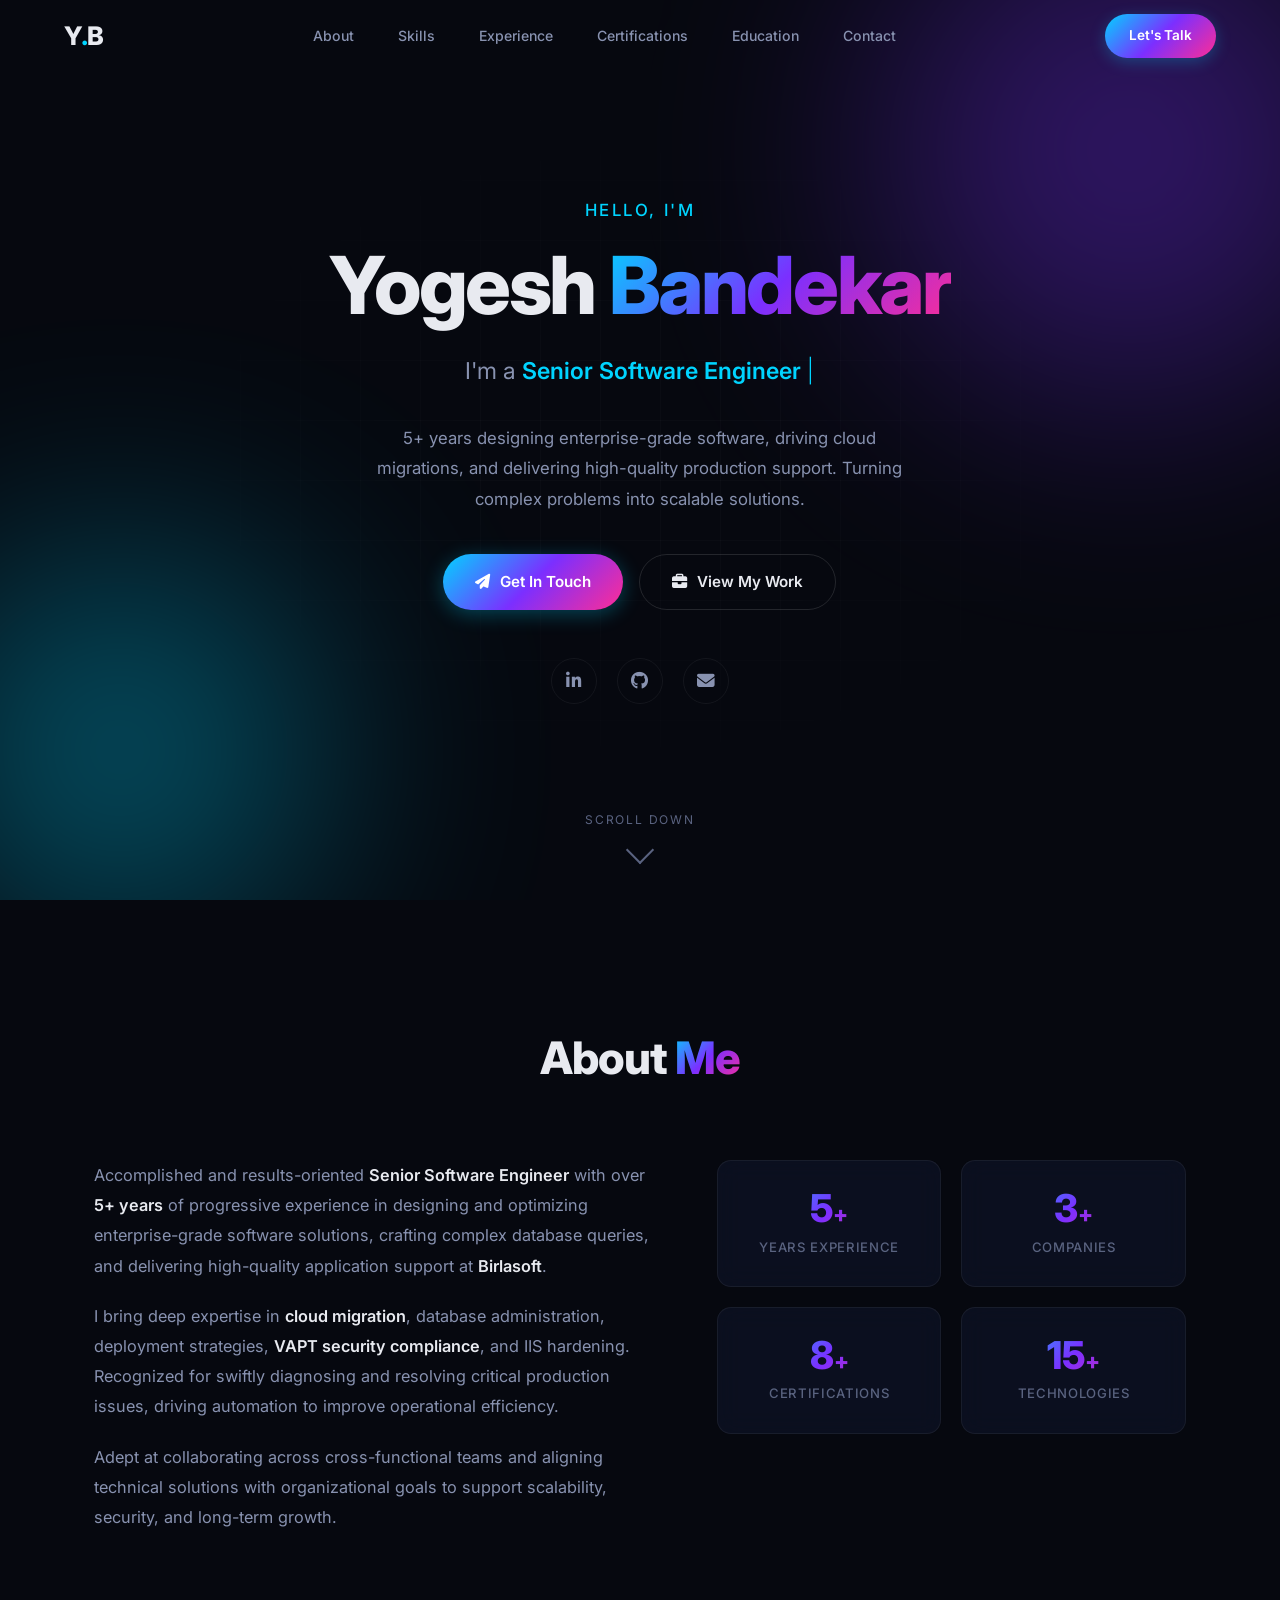
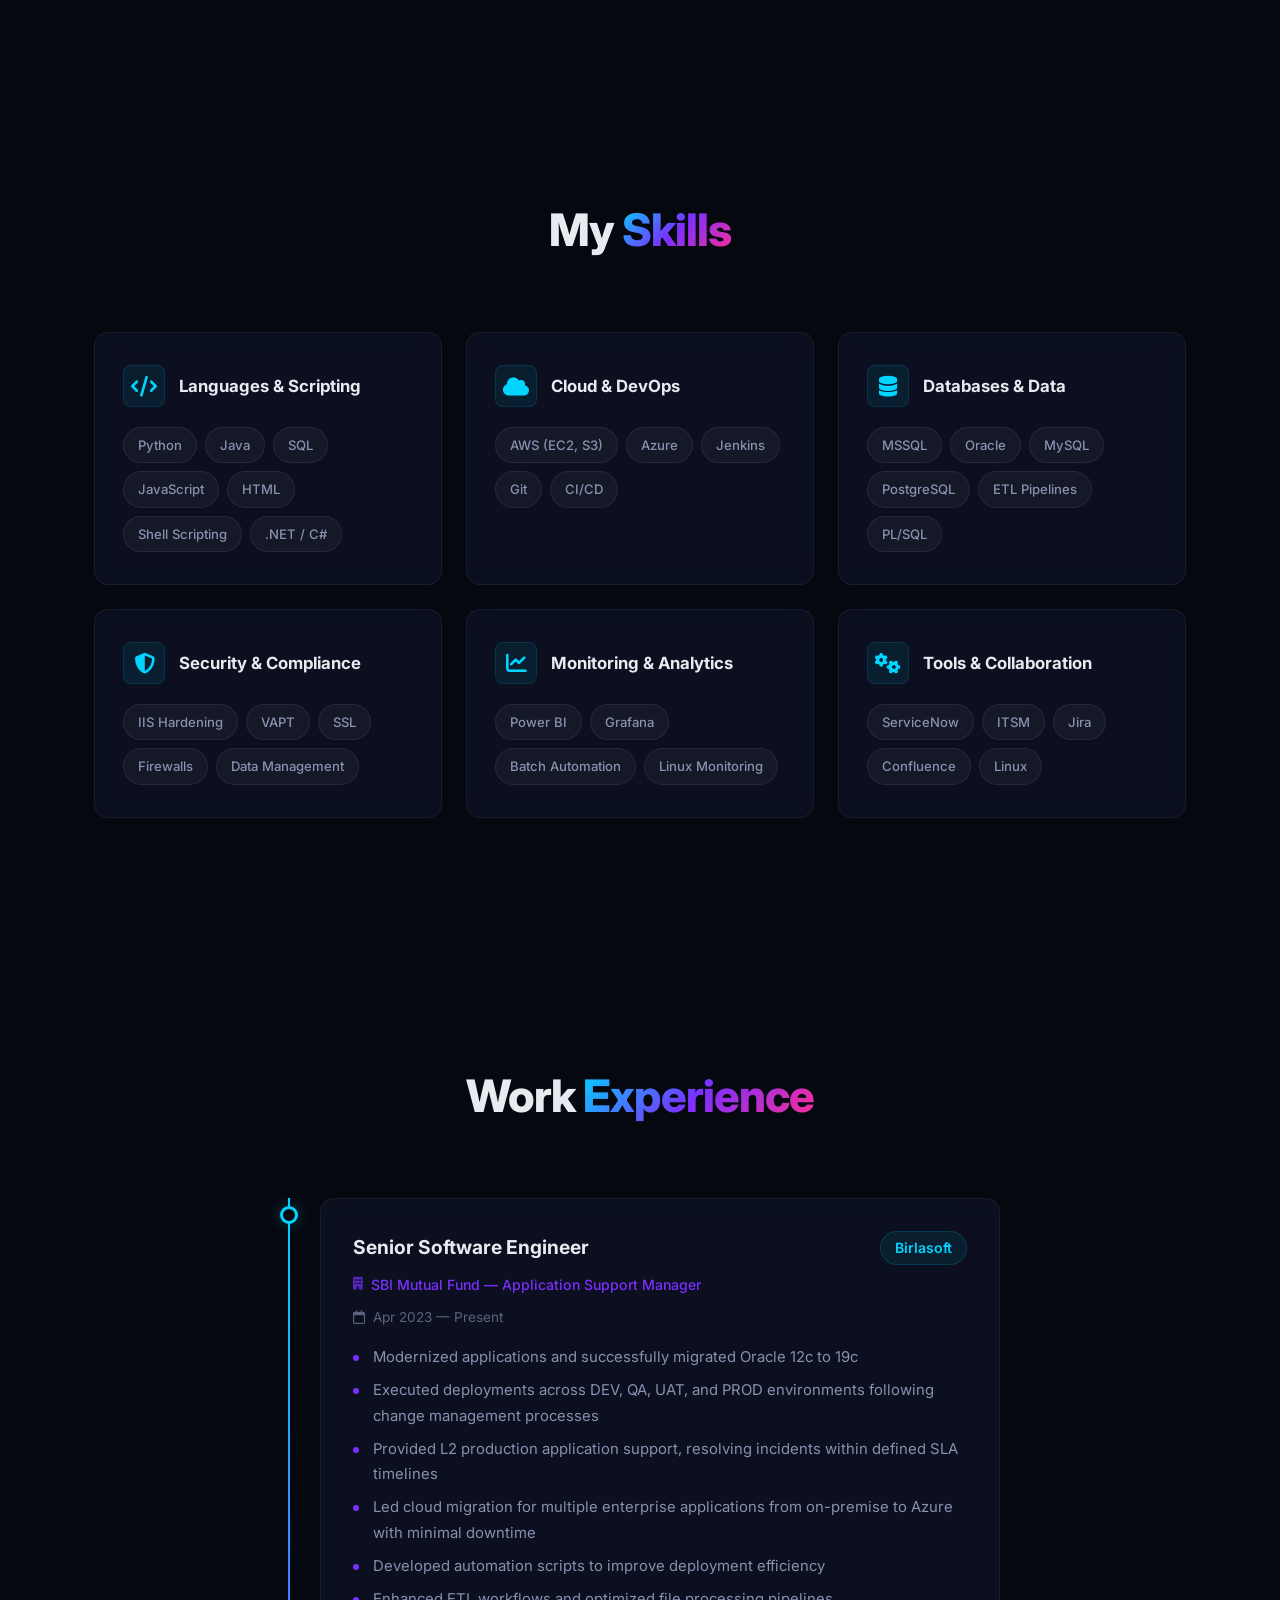
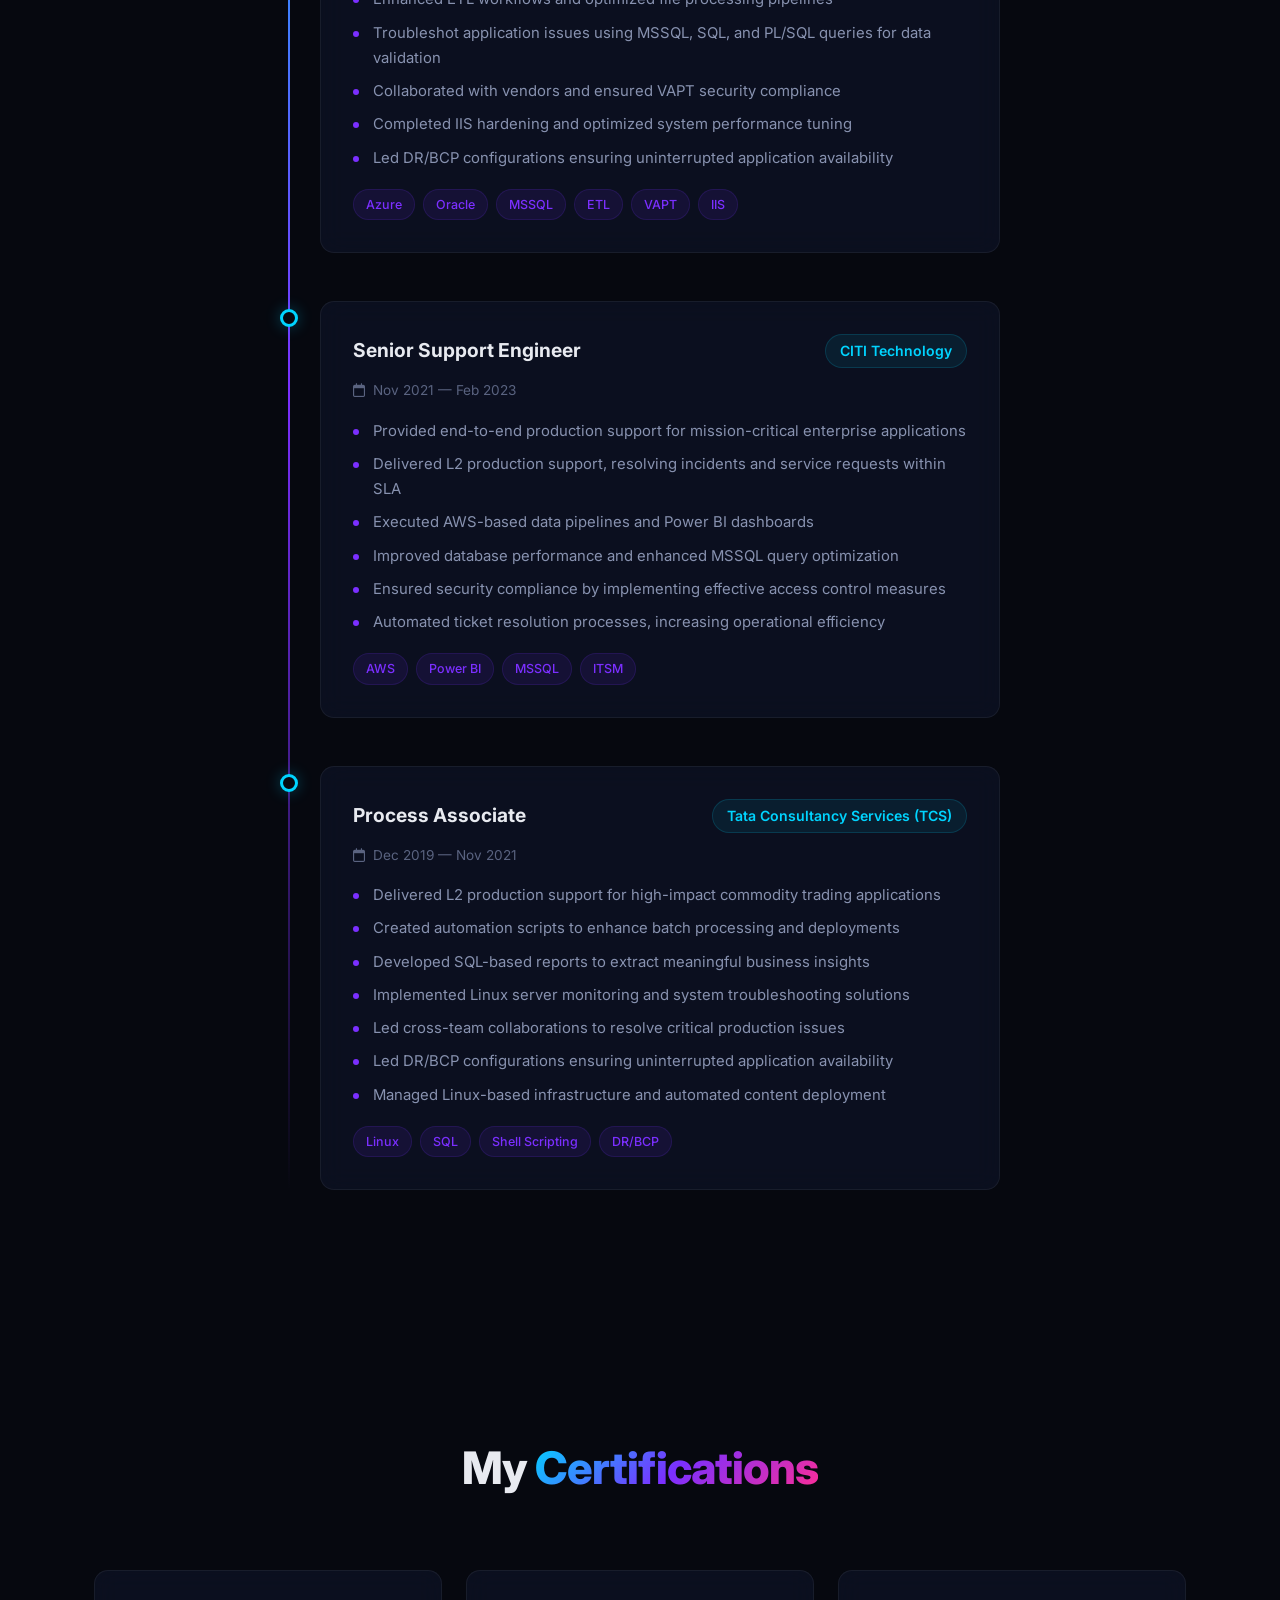
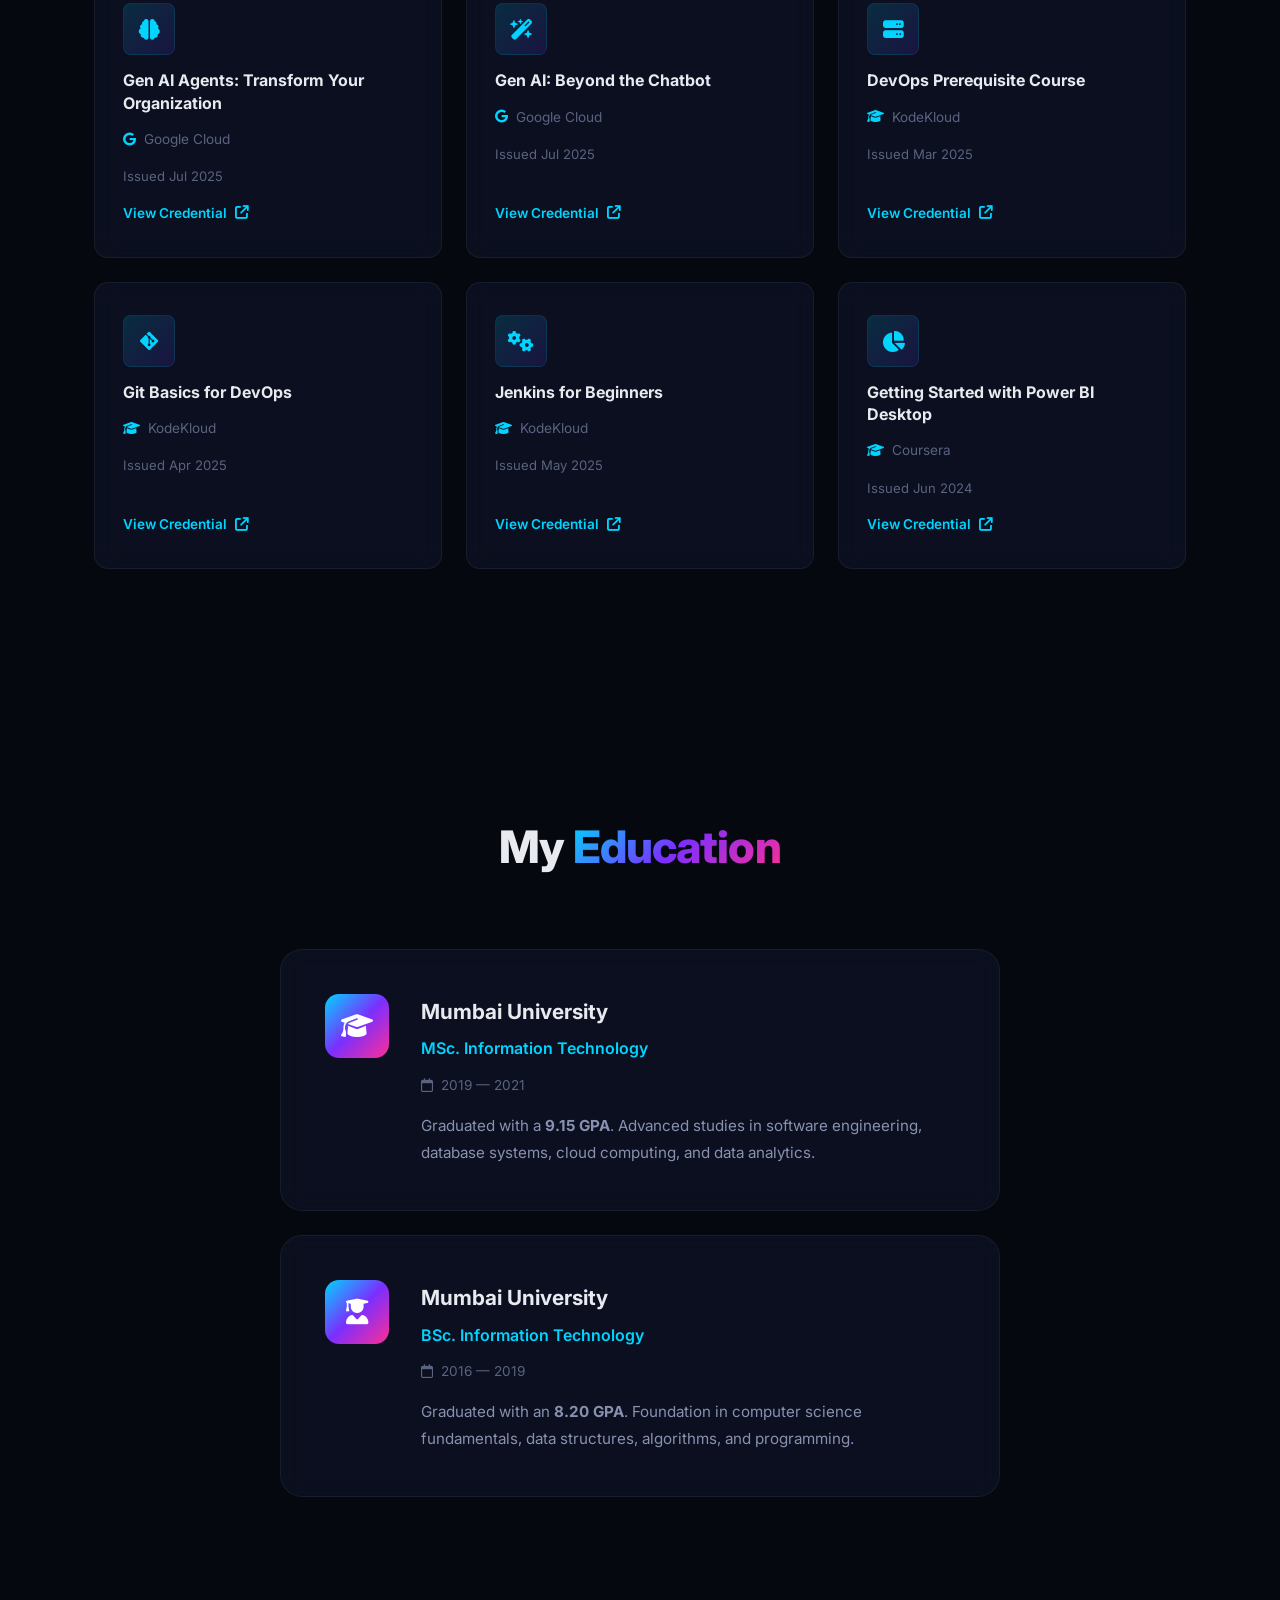
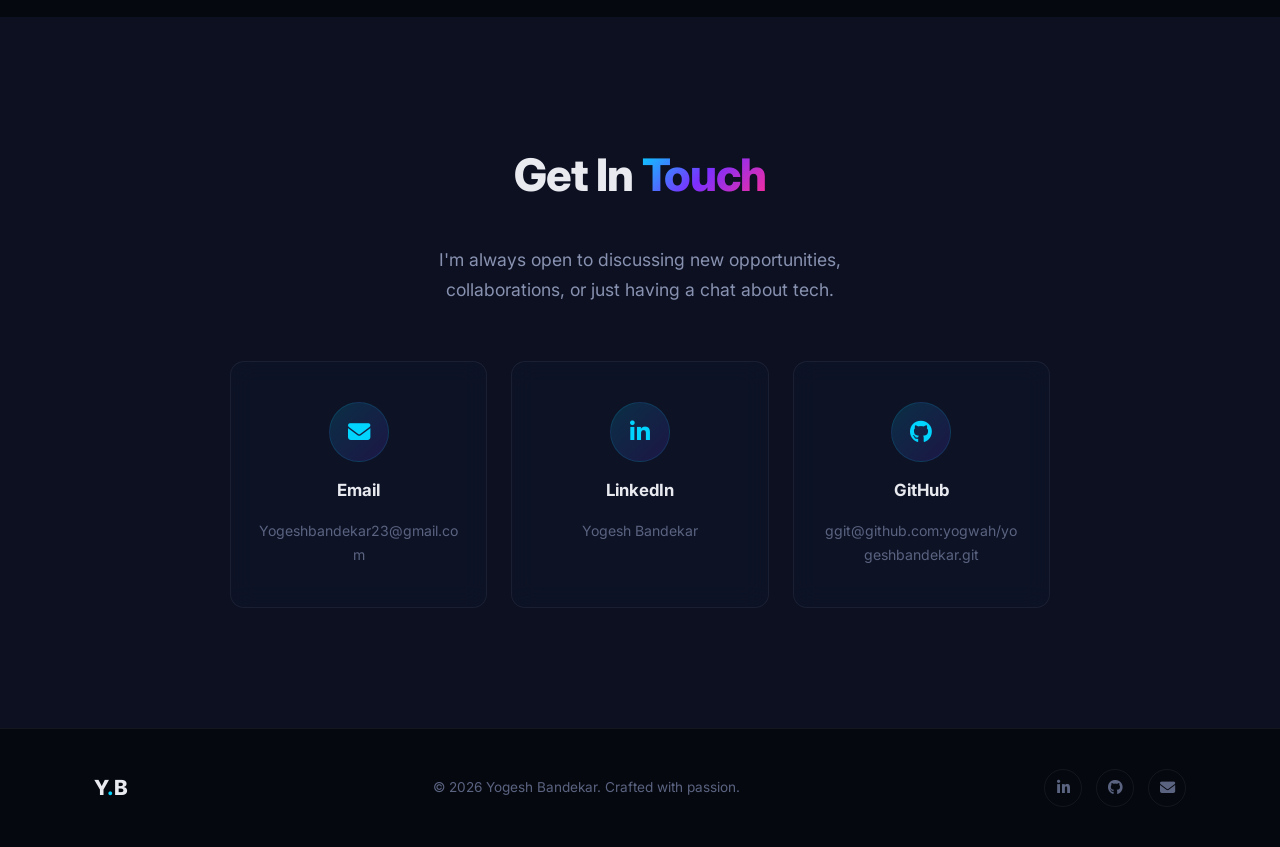
==== index.html @ 1b711054 "Initial portfolio website" ====
<!DOCTYPE html>
<html lang="en">

<head>
    <meta charset="UTF-8">
    <meta name="viewport" content="width=device-width, initial-scale=1.0">
    <meta name="description"
        content="Yogesh Bandekar — Senior Software Engineer | 5+ years in enterprise solutions, cloud migration, DevOps, and production support at Birlasoft, CITI Technology & TCS.">
    <title>Yogesh Bandekar | Portfolio</title>
    <link rel="preconnect" href="https://fonts.googleapis.com">
    <link rel="preconnect" href="https://fonts.gstatic.com" crossorigin>
    <link href="https://fonts.googleapis.com/css2?family=Inter:wght@300;400;500;600;700;800&display=swap"
        rel="stylesheet">
    <link rel="stylesheet" href="https://cdnjs.cloudflare.com/ajax/libs/font-awesome/6.5.1/css/all.min.css">
    <link rel="stylesheet" href="style.css">
</head>

<body>

    <!-- ═══════════════ NAVIGATION ═══════════════ -->
    <nav class="navbar" id="navbar">
        <div class="nav-container">
            <a href="#hero" class="nav-logo">Y<span class="logo-dot">.</span>B</a>
            <ul class="nav-links" id="navLinks">
                <li><a href="#about" class="nav-link">About</a></li>
                <li><a href="#skills" class="nav-link">Skills</a></li>
                <li><a href="#experience" class="nav-link">Experience</a></li>
                <li><a href="#certifications" class="nav-link">Certifications</a></li>
                <li><a href="#education" class="nav-link">Education</a></li>
                <li><a href="#contact" class="nav-link">Contact</a></li>
            </ul>
            <a href="#contact" class="nav-cta">Let's Talk</a>
            <button class="hamburger" id="hamburger" aria-label="Toggle menu">
                <span></span><span></span><span></span>
            </button>
        </div>
    </nav>

    <!-- ═══════════════ HERO ═══════════════ -->
    <section class="hero" id="hero">
        <div class="hero-bg-grid"></div>
        <div class="hero-glow hero-glow-1"></div>
        <div class="hero-glow hero-glow-2"></div>
        <div class="hero-content">
            <p class="hero-greeting">Hello, I'm</p>
            <h1 class="hero-name">Yogesh <span class="gradient-text">Bandekar</span></h1>
            <div class="hero-typing-wrapper">
                <span class="hero-typing-prefix">I'm a </span>
                <span class="hero-typing" id="typingText"></span>
                <span class="typing-cursor">|</span>
            </div>
            <p class="hero-description">
                5+ years designing enterprise-grade software, driving cloud migrations,
                and delivering high-quality production support. Turning complex problems into scalable solutions.
            </p>
            <div class="hero-buttons">
                <a href="#contact" class="btn btn-primary">
                    <i class="fa-solid fa-paper-plane"></i> Get In Touch
                </a>
                <a href="#experience" class="btn btn-ghost">
                    <i class="fa-solid fa-briefcase"></i> View My Work
                </a>
            </div>
            <div class="hero-social">
                <a href="https://www.linkedin.com/in/yogesh-bandekar-4b1024220/" target="_blank" rel="noopener"
                    aria-label="LinkedIn">
                    <i class="fa-brands fa-linkedin-in"></i>
                </a>
                <a href="https://github.com/" target="_blank" rel="noopener" aria-label="GitHub">
                    <i class="fa-brands fa-github"></i>
                </a>
                <a href="mailto:yogeshbandekar23@gmail.com" aria-label="Email">
                    <i class="fa-solid fa-envelope"></i>
                </a>
            </div>
        </div>
        <div class="hero-scroll-indicator">
            <span>Scroll Down</span>
            <div class="scroll-arrow"></div>
        </div>
    </section>

    <!-- ═══════════════ ABOUT ═══════════════ -->
    <section class="section about" id="about">
        <div class="container">
            <h2 class="section-title reveal">About <span class="gradient-text">Me</span></h2>
            <div class="about-grid">
                <div class="about-text reveal">
                    <p>
                        Accomplished and results-oriented <strong>Senior Software Engineer</strong> with over
                        <strong>5+ years</strong> of progressive experience in designing and optimizing enterprise-grade
                        software solutions, crafting complex database queries, and delivering high-quality
                        application support at <strong>Birlasoft</strong>.
                    </p>
                    <p>
                        I bring deep expertise in <strong>cloud migration</strong>, database administration,
                        deployment strategies, <strong>VAPT security compliance</strong>, and IIS hardening.
                        Recognized for swiftly diagnosing and resolving critical production issues, driving
                        automation to improve operational efficiency.
                    </p>
                    <p>
                        Adept at collaborating across cross-functional teams and aligning technical solutions
                        with organizational goals to support scalability, security, and long-term growth.
                    </p>
                </div>
                <div class="about-stats reveal">
                    <div class="stat-card">
                        <div class="stat-number" data-target="5">0</div>
                        <div class="stat-label">Years Experience</div>
                    </div>
                    <div class="stat-card">
                        <div class="stat-number" data-target="3">0</div>
                        <div class="stat-label">Companies</div>
                    </div>
                    <div class="stat-card">
                        <div class="stat-number" data-target="8">0</div>
                        <div class="stat-label">Certifications</div>
                    </div>
                    <div class="stat-card">
                        <div class="stat-number" data-target="15">0</div>
                        <div class="stat-label">Technologies</div>
                    </div>
                </div>
            </div>
        </div>
    </section>

    <!-- ═══════════════ SKILLS ═══════════════ -->
    <section class="section skills" id="skills">
        <div class="container">
            <h2 class="section-title reveal">My <span class="gradient-text">Skills</span></h2>
            <div class="skills-grid">
                <div class="skill-category reveal">
                    <div class="skill-category-header">
                        <i class="fa-solid fa-code"></i>
                        <h3>Languages & Scripting</h3>
                    </div>
                    <div class="skill-tags">
                        <span class="skill-tag">Python</span>
                        <span class="skill-tag">Java</span>
                        <span class="skill-tag">SQL</span>
                        <span class="skill-tag">JavaScript</span>
                        <span class="skill-tag">HTML</span>
                        <span class="skill-tag">Shell Scripting</span>
                        <span class="skill-tag">.NET / C#</span>
                    </div>
                </div>
                <div class="skill-category reveal">
                    <div class="skill-category-header">
                        <i class="fa-solid fa-cloud"></i>
                        <h3>Cloud & DevOps</h3>
                    </div>
                    <div class="skill-tags">
                        <span class="skill-tag">AWS (EC2, S3)</span>
                        <span class="skill-tag">Azure</span>
                        <span class="skill-tag">Jenkins</span>
                        <span class="skill-tag">Git</span>
                        <span class="skill-tag">CI/CD</span>
                    </div>
                </div>
                <div class="skill-category reveal">
                    <div class="skill-category-header">
                        <i class="fa-solid fa-database"></i>
                        <h3>Databases & Data</h3>
                    </div>
                    <div class="skill-tags">
                        <span class="skill-tag">MSSQL</span>
                        <span class="skill-tag">Oracle</span>
                        <span class="skill-tag">MySQL</span>
                        <span class="skill-tag">PostgreSQL</span>
                        <span class="skill-tag">ETL Pipelines</span>
                        <span class="skill-tag">PL/SQL</span>
                    </div>
                </div>
                <div class="skill-category reveal">
                    <div class="skill-category-header">
                        <i class="fa-solid fa-shield-halved"></i>
                        <h3>Security & Compliance</h3>
                    </div>
                    <div class="skill-tags">
                        <span class="skill-tag">IIS Hardening</span>
                        <span class="skill-tag">VAPT</span>
                        <span class="skill-tag">SSL</span>
                        <span class="skill-tag">Firewalls</span>
                        <span class="skill-tag">Data Management</span>
                    </div>
                </div>
                <div class="skill-category reveal">
                    <div class="skill-category-header">
                        <i class="fa-solid fa-chart-line"></i>
                        <h3>Monitoring & Analytics</h3>
                    </div>
                    <div class="skill-tags">
                        <span class="skill-tag">Power BI</span>
                        <span class="skill-tag">Grafana</span>
                        <span class="skill-tag">Batch Automation</span>
                        <span class="skill-tag">Linux Monitoring</span>
                    </div>
                </div>
                <div class="skill-category reveal">
                    <div class="skill-category-header">
                        <i class="fa-solid fa-gears"></i>
                        <h3>Tools & Collaboration</h3>
                    </div>
                    <div class="skill-tags">
                        <span class="skill-tag">ServiceNow</span>
                        <span class="skill-tag">ITSM</span>
                        <span class="skill-tag">Jira</span>
                        <span class="skill-tag">Confluence</span>
                        <span class="skill-tag">Linux</span>
                    </div>
                </div>
            </div>
        </div>
    </section>

    <!-- ═══════════════ EXPERIENCE ═══════════════ -->
    <section class="section experience" id="experience">
        <div class="container">
            <h2 class="section-title reveal">Work <span class="gradient-text">Experience</span></h2>
            <div class="timeline">
                <div class="timeline-item reveal">
                    <div class="timeline-marker"></div>
                    <div class="timeline-content">
                        <div class="timeline-header">
                            <h3>Senior Software Engineer</h3>
                            <span class="timeline-company">Birlasoft</span>
                        </div>
                        <p class="timeline-client"><i class="fa-solid fa-building"></i> SBI Mutual Fund — Application
                            Support Manager</p>
                        <span class="timeline-date">
                            <i class="fa-regular fa-calendar"></i> Apr 2023 — Present
                        </span>
                        <ul class="timeline-details">
                            <li>Modernized applications and successfully migrated Oracle 12c to 19c</li>
                            <li>Executed deployments across DEV, QA, UAT, and PROD environments following change
                                management processes</li>
                            <li>Provided L2 production application support, resolving incidents within defined SLA
                                timelines</li>
                            <li>Led cloud migration for multiple enterprise applications from on-premise to Azure with
                                minimal downtime</li>
                            <li>Developed automation scripts to improve deployment efficiency</li>
                            <li>Enhanced ETL workflows and optimized file processing pipelines</li>
                            <li>Troubleshot application issues using MSSQL, SQL, and PL/SQL queries for data validation
                            </li>
                            <li>Collaborated with vendors and ensured VAPT security compliance</li>
                            <li>Completed IIS hardening and optimized system performance tuning</li>
                            <li>Led DR/BCP configurations ensuring uninterrupted application availability</li>
                        </ul>
                        <div class="timeline-tags">
                            <span>Azure</span><span>Oracle</span><span>MSSQL</span><span>ETL</span><span>VAPT</span><span>IIS</span>
                        </div>
                    </div>
                </div>
                <div class="timeline-item reveal">
                    <div class="timeline-marker"></div>
                    <div class="timeline-content">
                        <div class="timeline-header">
                            <h3>Senior Support Engineer</h3>
                            <span class="timeline-company">CITI Technology</span>
                        </div>
                        <span class="timeline-date">
                            <i class="fa-regular fa-calendar"></i> Nov 2021 — Feb 2023
                        </span>
                        <ul class="timeline-details">
                            <li>Provided end-to-end production support for mission-critical enterprise applications</li>
                            <li>Delivered L2 production support, resolving incidents and service requests within SLA
                            </li>
                            <li>Executed AWS-based data pipelines and Power BI dashboards</li>
                            <li>Improved database performance and enhanced MSSQL query optimization</li>
                            <li>Ensured security compliance by implementing effective access control measures</li>
                            <li>Automated ticket resolution processes, increasing operational efficiency</li>
                        </ul>
                        <div class="timeline-tags">
                            <span>AWS</span><span>Power BI</span><span>MSSQL</span><span>ITSM</span>
                        </div>
                    </div>
                </div>
                <div class="timeline-item reveal">
                    <div class="timeline-marker"></div>
                    <div class="timeline-content">
                        <div class="timeline-header">
                            <h3>Process Associate</h3>
                            <span class="timeline-company">Tata Consultancy Services (TCS)</span>
                        </div>
                        <span class="timeline-date">
                            <i class="fa-regular fa-calendar"></i> Dec 2019 — Nov 2021
                        </span>
                        <ul class="timeline-details">
                            <li>Delivered L2 production support for high-impact commodity trading applications</li>
                            <li>Created automation scripts to enhance batch processing and deployments</li>
                            <li>Developed SQL-based reports to extract meaningful business insights</li>
                            <li>Implemented Linux server monitoring and system troubleshooting solutions</li>
                            <li>Led cross-team collaborations to resolve critical production issues</li>
                            <li>Led DR/BCP configurations ensuring uninterrupted application availability</li>
                            <li>Managed Linux-based infrastructure and automated content deployment</li>
                        </ul>
                        <div class="timeline-tags">
                            <span>Linux</span><span>SQL</span><span>Shell Scripting</span><span>DR/BCP</span>
                        </div>
                    </div>
                </div>
            </div>
        </div>
    </section>

    <!-- ═══════════════ CERTIFICATIONS ═══════════════ -->
    <section class="section certifications" id="certifications">
        <div class="container">
            <h2 class="section-title reveal">My <span class="gradient-text">Certifications</span></h2>
            <div class="cert-grid">
                <div class="cert-card reveal">
                    <div class="cert-icon"><i class="fa-solid fa-brain"></i></div>
                    <h3>Gen AI Agents: Transform Your Organization</h3>
                    <span class="cert-provider"><i class="fa-brands fa-google"></i> Google Cloud</span>
                    <span class="cert-date">Issued Jul 2025</span>
                    <a href="https://www.coursera.org/account/accomplishments/verify/MEAFRTA54I8R" target="_blank"
                        class="cert-link">
                        View Credential <i class="fa-solid fa-arrow-up-right-from-square"></i>
                    </a>
                </div>
                <div class="cert-card reveal">
                    <div class="cert-icon"><i class="fa-solid fa-wand-magic-sparkles"></i></div>
                    <h3>Gen AI: Beyond the Chatbot</h3>
                    <span class="cert-provider"><i class="fa-brands fa-google"></i> Google Cloud</span>
                    <span class="cert-date">Issued Jul 2025</span>
                    <a href="https://www.coursera.org/account/accomplishments/verify/SFR3W7KGQWZ3" target="_blank"
                        class="cert-link">
                        View Credential <i class="fa-solid fa-arrow-up-right-from-square"></i>
                    </a>
                </div>
                <div class="cert-card reveal">
                    <div class="cert-icon"><i class="fa-solid fa-server"></i></div>
                    <h3>DevOps Prerequisite Course</h3>
                    <span class="cert-provider"><i class="fa-solid fa-graduation-cap"></i> KodeKloud</span>
                    <span class="cert-date">Issued Mar 2025</span>
                    <a href="https://www.coursera.org/account/accomplishments/verify/JO8961ETZSQC" target="_blank"
                        class="cert-link">
                        View Credential <i class="fa-solid fa-arrow-up-right-from-square"></i>
                    </a>
                </div>
                <div class="cert-card reveal">
                    <div class="cert-icon"><i class="fa-brands fa-git-alt"></i></div>
                    <h3>Git Basics for DevOps</h3>
                    <span class="cert-provider"><i class="fa-solid fa-graduation-cap"></i> KodeKloud</span>
                    <span class="cert-date">Issued Apr 2025</span>
                    <a href="https://www.coursera.org/account/accomplishments/verify/ZFDECGK8RQHM" target="_blank"
                        class="cert-link">
                        View Credential <i class="fa-solid fa-arrow-up-right-from-square"></i>
                    </a>
                </div>
                <div class="cert-card reveal">
                    <div class="cert-icon"><i class="fa-solid fa-gears"></i></div>
                    <h3>Jenkins for Beginners</h3>
                    <span class="cert-provider"><i class="fa-solid fa-graduation-cap"></i> KodeKloud</span>
                    <span class="cert-date">Issued May 2025</span>
                    <a href="https://www.coursera.org/account/accomplishments/verify/UQWJSK7CLF8F" target="_blank"
                        class="cert-link">
                        View Credential <i class="fa-solid fa-arrow-up-right-from-square"></i>
                    </a>
                </div>
                <div class="cert-card reveal">
                    <div class="cert-icon"><i class="fa-solid fa-chart-pie"></i></div>
                    <h3>Getting Started with Power BI Desktop</h3>
                    <span class="cert-provider"><i class="fa-solid fa-graduation-cap"></i> Coursera</span>
                    <span class="cert-date">Issued Jun 2024</span>
                    <a href="https://www.coursera.org/account/accomplishments/records/3FJYEXP4ET6M" target="_blank"
                        class="cert-link">
                        View Credential <i class="fa-solid fa-arrow-up-right-from-square"></i>
                    </a>
                </div>
            </div>
        </div>
    </section>

    <!-- ═══════════════ EDUCATION ═══════════════ -->
    <section class="section education" id="education">
        <div class="container">
            <h2 class="section-title reveal">My <span class="gradient-text">Education</span></h2>
            <div class="education-grid">
                <div class="education-card reveal">
                    <div class="edu-icon"><i class="fa-solid fa-graduation-cap"></i></div>
                    <div class="edu-details">
                        <h3>Mumbai University</h3>
                        <p class="edu-degree">MSc. Information Technology</p>
                        <span class="edu-date"><i class="fa-regular fa-calendar"></i> 2019 — 2021</span>
                        <p class="edu-description">
                            Graduated with a <strong>9.15 GPA</strong>. Advanced studies in software engineering,
                            database systems, cloud computing, and data analytics.
                        </p>
                    </div>
                </div>
                <div class="education-card reveal" style="margin-top: 24px;">
                    <div class="edu-icon"><i class="fa-solid fa-user-graduate"></i></div>
                    <div class="edu-details">
                        <h3>Mumbai University</h3>
                        <p class="edu-degree">BSc. Information Technology</p>
                        <span class="edu-date"><i class="fa-regular fa-calendar"></i> 2016 — 2019</span>
                        <p class="edu-description">
                            Graduated with an <strong>8.20 GPA</strong>. Foundation in computer science fundamentals,
                            data structures, algorithms, and programming.
                        </p>
                    </div>
                </div>
            </div>
        </div>
    </section>

    <!-- ═══════════════ CONTACT ═══════════════ -->
    <section class="section contact" id="contact">
        <div class="container">
            <h2 class="section-title reveal">Get In <span class="gradient-text">Touch</span></h2>
            <p class="contact-subtitle reveal">
                I'm always open to discussing new opportunities, collaborations, or just having a chat about tech.
            </p>
            <div class="contact-grid">
                <a href="mailto:yogeshbandekar23@gmail.com" class="contact-card reveal">
                    <div class="contact-icon"><i class="fa-solid fa-envelope"></i></div>
                    <h3>Email</h3>
                    <p>Yogeshbandekar23@gmail.com</p>
                </a>
                <a href="https://www.linkedin.com/in/yogesh-bandekar-4b1024220/" target="_blank"
                    class="contact-card reveal">
                    <div class="contact-icon"><i class="fa-brands fa-linkedin-in"></i></div>
                    <h3>LinkedIn</h3>
                    <p>Yogesh Bandekar</p>
                </a>
                <a href="https://github.com/" target="_blank" class="contact-card reveal">
                    <div class="contact-icon"><i class="fa-brands fa-github"></i></div>
                    <h3>GitHub</h3>
                    <p>ggit@github.com:yogwah/yogeshbandekar.git</p>
                </a>
            </div>
        </div>
    </section>

    <!-- ═══════════════ FOOTER ═══════════════ -->
    <footer class="footer">
        <div class="container">
            <div class="footer-content">
                <span class="footer-logo">Y<span class="logo-dot">.</span>B</span>
                <p>&copy; 2026 Yogesh Bandekar. Crafted with passion.</p>
                <div class="footer-socials">
                    <a href="https://www.linkedin.com/in/yogesh-bandekar-4b1024220/" target="_blank"
                        aria-label="LinkedIn"><i class="fa-brands fa-linkedin-in"></i></a>
                    <a href="https://github.com/" target="_blank" aria-label="GitHub"><i
                            class="fa-brands fa-github"></i></a>
                    <a href="mailto:yogeshbandekar23@gmail.com" aria-label="Email"><i
                            class="fa-solid fa-envelope"></i></a>
                </div>
            </div>
        </div>
    </footer>

    <script src="script.js"></script>
</body>

</html>
---- style.css ----
/* ═══════════════════════════════════════════════
   PORTFOLIO — Yogesh Bandekar
   Premium Dark Theme with Glassmorphism
   ═══════════════════════════════════════════════ */

/* ── CSS Custom Properties ──────────────────── */
:root {
    --bg-primary: #06080f;
    --bg-secondary: #0c1021;
    --bg-card: rgba(15, 20, 40, 0.65);
    --bg-card-hover: rgba(20, 28, 58, 0.8);

    --text-primary: #e8eaf0;
    --text-secondary: #8892b0;
    --text-muted: #5a6380;

    --accent-cyan: #00d4ff;
    --accent-purple: #7b2fff;
    --accent-pink: #ff2d95;
    --gradient-main: linear-gradient(135deg, #00d4ff 0%, #7b2fff 50%, #ff2d95 100%);
    --gradient-subtle: linear-gradient(135deg, rgba(0, 212, 255, 0.15) 0%, rgba(123, 47, 255, 0.15) 100%);

    --border-color: rgba(255, 255, 255, 0.06);
    --border-glow: rgba(0, 212, 255, 0.2);

    --radius-sm: 8px;
    --radius-md: 14px;
    --radius-lg: 22px;
    --radius-xl: 30px;

    --shadow-card: 0 8px 32px rgba(0, 0, 0, 0.4);
    --shadow-glow: 0 0 40px rgba(0, 212, 255, 0.1);

    --transition-fast: 0.2s cubic-bezier(0.4, 0, 0.2, 1);
    --transition-med: 0.4s cubic-bezier(0.4, 0, 0.2, 1);
    --transition-slow: 0.6s cubic-bezier(0.4, 0, 0.2, 1);

    --font-main: 'Inter', -apple-system, BlinkMacSystemFont, sans-serif;
    --nav-height: 72px;
}

/* ── Reset & Base ───────────────────────────── */
*,
*::before,
*::after {
    margin: 0;
    padding: 0;
    box-sizing: border-box;
}

html {
    scroll-behavior: smooth;
    scroll-padding-top: var(--nav-height);
}

body {
    font-family: var(--font-main);
    background: var(--bg-primary);
    color: var(--text-primary);
    line-height: 1.7;
    overflow-x: hidden;
    -webkit-font-smoothing: antialiased;
}

a {
    text-decoration: none;
    color: inherit;
}

ul {
    list-style: none;
}

img {
    max-width: 100%;
    display: block;
}

.container {
    max-width: 1140px;
    margin: 0 auto;
    padding: 0 24px;
}

.gradient-text {
    background: var(--gradient-main);
    -webkit-background-clip: text;
    -webkit-text-fill-color: transparent;
    background-clip: text;
}

.section {
    padding: 120px 0;
    position: relative;
}

.section-title {
    font-size: clamp(2rem, 5vw, 2.8rem);
    font-weight: 800;
    text-align: center;
    margin-bottom: 64px;
    letter-spacing: -0.02em;
}

/* ── Navigation ─────────────────────────────── */
.navbar {
    position: fixed;
    top: 0;
    left: 0;
    right: 0;
    z-index: 1000;
    height: var(--nav-height);
    transition: var(--transition-med);
    background: transparent;
}

.navbar.scrolled {
    background: rgba(6, 8, 15, 0.85);
    backdrop-filter: blur(20px);
    -webkit-backdrop-filter: blur(20px);
    border-bottom: 1px solid var(--border-color);
    box-shadow: 0 4px 30px rgba(0, 0, 0, 0.3);
}

.nav-container {
    max-width: 1200px;
    margin: 0 auto;
    padding: 0 24px;
    height: 100%;
    display: flex;
    align-items: center;
    justify-content: space-between;
}

.nav-logo {
    font-size: 1.6rem;
    font-weight: 800;
    letter-spacing: -0.02em;
    color: var(--text-primary);
    transition: var(--transition-fast);
}

.logo-dot {
    color: var(--accent-cyan);
}

.nav-links {
    display: flex;
    gap: 8px;
}

.nav-link {
    padding: 8px 18px;
    font-size: 0.88rem;
    font-weight: 500;
    color: var(--text-secondary);
    border-radius: var(--radius-sm);
    transition: var(--transition-fast);
    position: relative;
}

.nav-link:hover,
.nav-link.active {
    color: var(--text-primary);
    background: rgba(255, 255, 255, 0.05);
}

.nav-link.active::after {
    content: '';
    position: absolute;
    bottom: 2px;
    left: 50%;
    transform: translateX(-50%);
    width: 20px;
    height: 2px;
    background: var(--gradient-main);
    border-radius: 2px;
}

.nav-cta {
    padding: 10px 24px;
    font-size: 0.85rem;
    font-weight: 600;
    background: var(--gradient-main);
    color: #fff;
    border-radius: var(--radius-xl);
    transition: var(--transition-fast);
    box-shadow: 0 4px 15px rgba(0, 212, 255, 0.25);
}

.nav-cta:hover {
    transform: translateY(-2px);
    box-shadow: 0 6px 25px rgba(0, 212, 255, 0.4);
}

.hamburger {
    display: none;
    flex-direction: column;
    gap: 5px;
    background: none;
    border: none;
    cursor: pointer;
    padding: 8px;
    z-index: 1010;
}

.hamburger span {
    width: 24px;
    height: 2px;
    background: var(--text-primary);
    border-radius: 2px;
    transition: var(--transition-fast);
}

.hamburger.active span:nth-child(1) {
    transform: rotate(45deg) translate(5px, 5px);
}

.hamburger.active span:nth-child(2) {
    opacity: 0;
}

.hamburger.active span:nth-child(3) {
    transform: rotate(-45deg) translate(5px, -5px);
}

/* ── Hero ────────────────────────────────────── */
.hero {
    min-height: 100vh;
    display: flex;
    flex-direction: column;
    align-items: center;
    justify-content: center;
    position: relative;
    overflow: hidden;
    padding: 0 24px;
}

.hero-bg-grid {
    position: absolute;
    inset: 0;
    background-image:
        linear-gradient(rgba(255, 255, 255, 0.02) 1px, transparent 1px),
        linear-gradient(90deg, rgba(255, 255, 255, 0.02) 1px, transparent 1px);
    background-size: 60px 60px;
    mask-image: radial-gradient(ellipse 60% 60% at 50% 50%, black 20%, transparent 70%);
    -webkit-mask-image: radial-gradient(ellipse 60% 60% at 50% 50%, black 20%, transparent 70%);
}

.hero-glow {
    position: absolute;
    border-radius: 50%;
    filter: blur(120px);
    opacity: 0.35;
    pointer-events: none;
}

.hero-glow-1 {
    width: 500px;
    height: 500px;
    background: var(--accent-purple);
    top: -100px;
    right: -100px;
    animation: floatGlow 8s ease-in-out infinite alternate;
}

.hero-glow-2 {
    width: 400px;
    height: 400px;
    background: var(--accent-cyan);
    bottom: -50px;
    left: -80px;
    animation: floatGlow 10s ease-in-out infinite alternate-reverse;
}

@keyframes floatGlow {
    0% {
        transform: translate(0, 0) scale(1);
    }

    100% {
        transform: translate(30px, -20px) scale(1.1);
    }
}

.hero-content {
    text-align: center;
    z-index: 2;
    max-width: 760px;
}

.hero-greeting {
    font-size: 1.05rem;
    font-weight: 500;
    color: var(--accent-cyan);
    letter-spacing: 0.15em;
    text-transform: uppercase;
    margin-bottom: 16px;
    opacity: 0;
    animation: fadeInUp 0.8s 0.2s forwards;
}

.hero-name {
    font-size: clamp(2.8rem, 8vw, 5rem);
    font-weight: 800;
    line-height: 1.1;
    letter-spacing: -0.03em;
    margin-bottom: 20px;
    opacity: 0;
    animation: fadeInUp 0.8s 0.4s forwards;
}

.hero-typing-wrapper {
    font-size: clamp(1.1rem, 3vw, 1.45rem);
    font-weight: 400;
    color: var(--text-secondary);
    margin-bottom: 28px;
    min-height: 2em;
    display: flex;
    align-items: center;
    justify-content: center;
    gap: 6px;
    opacity: 0;
    animation: fadeInUp 0.8s 0.6s forwards;
}

.hero-typing {
    color: var(--accent-cyan);
    font-weight: 600;
}

.typing-cursor {
    color: var(--accent-cyan);
    animation: blink 0.8s step-end infinite;
    font-weight: 300;
}

@keyframes blink {
    50% {
        opacity: 0;
    }
}

.hero-description {
    font-size: 1.05rem;
    color: var(--text-secondary);
    max-width: 560px;
    margin: 0 auto 40px;
    line-height: 1.8;
    opacity: 0;
    animation: fadeInUp 0.8s 0.8s forwards;
}

.hero-buttons {
    display: flex;
    gap: 16px;
    justify-content: center;
    flex-wrap: wrap;
    margin-bottom: 48px;
    opacity: 0;
    animation: fadeInUp 0.8s 1s forwards;
}

.btn {
    display: inline-flex;
    align-items: center;
    gap: 10px;
    padding: 14px 32px;
    font-size: 0.95rem;
    font-weight: 600;
    border-radius: var(--radius-xl);
    cursor: pointer;
    transition: var(--transition-fast);
    border: none;
    font-family: var(--font-main);
}

.btn-primary {
    background: var(--gradient-main);
    color: #fff;
    box-shadow: 0 4px 20px rgba(0, 212, 255, 0.3);
}

.btn-primary:hover {
    transform: translateY(-3px);
    box-shadow: 0 8px 35px rgba(0, 212, 255, 0.45);
}

.btn-ghost {
    background: transparent;
    color: var(--text-primary);
    border: 1px solid rgba(255, 255, 255, 0.12);
    backdrop-filter: blur(8px);
}

.btn-ghost:hover {
    border-color: var(--accent-cyan);
    background: rgba(0, 212, 255, 0.06);
    transform: translateY(-3px);
}

.hero-social {
    display: flex;
    justify-content: center;
    gap: 20px;
    opacity: 0;
    animation: fadeInUp 0.8s 1.2s forwards;
}

.hero-social a {
    width: 46px;
    height: 46px;
    display: flex;
    align-items: center;
    justify-content: center;
    border-radius: 50%;
    border: 1px solid var(--border-color);
    color: var(--text-secondary);
    font-size: 1.1rem;
    transition: var(--transition-fast);
}

.hero-social a:hover {
    color: var(--accent-cyan);
    border-color: var(--accent-cyan);
    background: rgba(0, 212, 255, 0.08);
    transform: translateY(-3px);
    box-shadow: 0 4px 20px rgba(0, 212, 255, 0.15);
}

.hero-scroll-indicator {
    position: absolute;
    bottom: 40px;
    display: flex;
    flex-direction: column;
    align-items: center;
    gap: 10px;
    color: var(--text-muted);
    font-size: 0.75rem;
    letter-spacing: 0.15em;
    text-transform: uppercase;
    opacity: 0;
    animation: fadeInUp 0.8s 1.5s forwards;
}

.scroll-arrow {
    width: 20px;
    height: 20px;
    border-right: 2px solid var(--text-muted);
    border-bottom: 2px solid var(--text-muted);
    transform: rotate(45deg);
    animation: scrollBounce 2s infinite;
}

@keyframes scrollBounce {

    0%,
    100% {
        transform: rotate(45deg) translate(0, 0);
        opacity: 0.6;
    }

    50% {
        transform: rotate(45deg) translate(5px, 5px);
        opacity: 1;
    }
}

@keyframes fadeInUp {
    from {
        opacity: 0;
        transform: translateY(30px);
    }

    to {
        opacity: 1;
        transform: translateY(0);
    }
}

/* ── About Section ──────────────────────────── */
.about-grid {
    display: grid;
    grid-template-columns: 1.2fr 1fr;
    gap: 60px;
    align-items: start;
}

.about-text p {
    color: var(--text-secondary);
    font-size: 1.02rem;
    margin-bottom: 20px;
    line-height: 1.85;
}

.about-text strong {
    color: var(--text-primary);
    font-weight: 600;
}

.about-stats {
    display: grid;
    grid-template-columns: 1fr 1fr;
    gap: 20px;
}

.stat-card {
    background: var(--bg-card);
    border: 1px solid var(--border-color);
    border-radius: var(--radius-md);
    padding: 28px 20px;
    text-align: center;
    backdrop-filter: blur(12px);
    transition: var(--transition-med);
}

.stat-card:hover {
    border-color: var(--border-glow);
    background: var(--bg-card-hover);
    transform: translateY(-4px);
    box-shadow: var(--shadow-glow);
}

.stat-number {
    font-size: 2.4rem;
    font-weight: 800;
    background: var(--gradient-main);
    -webkit-background-clip: text;
    -webkit-text-fill-color: transparent;
    background-clip: text;
    line-height: 1;
    margin-bottom: 8px;
}

.stat-number::after {
    content: '+';
    font-size: 1.4rem;
}

.stat-label {
    font-size: 0.82rem;
    color: var(--text-muted);
    font-weight: 500;
    text-transform: uppercase;
    letter-spacing: 0.05em;
}

/* ── Skills Section ─────────────────────────── */
.skills-grid {
    display: grid;
    grid-template-columns: repeat(3, 1fr);
    gap: 24px;
}

.skill-category {
    background: var(--bg-card);
    border: 1px solid var(--border-color);
    border-radius: var(--radius-md);
    padding: 32px 28px;
    backdrop-filter: blur(12px);
    transition: var(--transition-med);
}

.skill-category:hover {
    border-color: var(--border-glow);
    background: var(--bg-card-hover);
    transform: translateY(-4px);
    box-shadow: var(--shadow-glow);
}

.skill-category-header {
    display: flex;
    align-items: center;
    gap: 14px;
    margin-bottom: 20px;
}

.skill-category-header i {
    font-size: 1.3rem;
    color: var(--accent-cyan);
    width: 42px;
    height: 42px;
    display: flex;
    align-items: center;
    justify-content: center;
    border-radius: var(--radius-sm);
    background: rgba(0, 212, 255, 0.08);
    border: 1px solid rgba(0, 212, 255, 0.12);
}

.skill-category-header h3 {
    font-size: 1.05rem;
    font-weight: 700;
    color: var(--text-primary);
}

.skill-tags {
    display: flex;
    flex-wrap: wrap;
    gap: 8px;
}

.skill-tag {
    font-size: 0.82rem;
    font-weight: 500;
    padding: 6px 14px;
    border-radius: var(--radius-xl);
    background: rgba(255, 255, 255, 0.04);
    border: 1px solid rgba(255, 255, 255, 0.08);
    color: var(--text-secondary);
    transition: var(--transition-fast);
}

.skill-tag:hover {
    background: rgba(0, 212, 255, 0.08);
    border-color: rgba(0, 212, 255, 0.2);
    color: var(--accent-cyan);
}

/* ── Experience / Timeline ──────────────────── */
.timeline {
    position: relative;
    max-width: 720px;
    margin: 0 auto;
    padding-left: 40px;
}

.timeline::before {
    content: '';
    position: absolute;
    left: 8px;
    top: 0;
    bottom: 0;
    width: 2px;
    background: linear-gradient(180deg, var(--accent-cyan), var(--accent-purple), transparent);
}

.timeline-item {
    position: relative;
    margin-bottom: 48px;
}

.timeline-item:last-child {
    margin-bottom: 0;
}

.timeline-marker {
    position: absolute;
    left: -40px;
    top: 8px;
    width: 18px;
    height: 18px;
    border-radius: 50%;
    background: var(--bg-primary);
    border: 3px solid var(--accent-cyan);
    box-shadow: 0 0 15px rgba(0, 212, 255, 0.3);
    z-index: 2;
}

.timeline-content {
    background: var(--bg-card);
    border: 1px solid var(--border-color);
    border-radius: var(--radius-md);
    padding: 32px;
    backdrop-filter: blur(12px);
    transition: var(--transition-med);
}

.timeline-content:hover {
    border-color: var(--border-glow);
    transform: translateX(6px);
    box-shadow: var(--shadow-glow);
}

.timeline-header {
    display: flex;
    justify-content: space-between;
    align-items: flex-start;
    flex-wrap: wrap;
    gap: 8px;
    margin-bottom: 8px;
}

.timeline-header h3 {
    font-size: 1.2rem;
    font-weight: 700;
}

.timeline-company {
    font-size: 0.88rem;
    font-weight: 600;
    color: var(--accent-cyan);
    padding: 4px 14px;
    border-radius: var(--radius-xl);
    background: rgba(0, 212, 255, 0.08);
    border: 1px solid rgba(0, 212, 255, 0.15);
}

.timeline-client {
    font-size: 0.88rem;
    color: var(--accent-purple);
    font-weight: 500;
    margin-bottom: 6px;
    display: flex;
    align-items: center;
    gap: 8px;
}

.timeline-client i {
    font-size: 0.8rem;
    opacity: 0.7;
}

.timeline-date {
    display: inline-flex;
    align-items: center;
    gap: 8px;
    font-size: 0.85rem;
    color: var(--text-muted);
    margin-bottom: 16px;
}

.timeline-details {
    list-style: none;
    margin-bottom: 18px;
}

.timeline-details li {
    position: relative;
    padding-left: 20px;
    color: var(--text-secondary);
    font-size: 0.93rem;
    margin-bottom: 8px;
    line-height: 1.7;
}

.timeline-details li::before {
    content: '';
    position: absolute;
    left: 0;
    top: 10px;
    width: 6px;
    height: 6px;
    border-radius: 50%;
    background: var(--accent-purple);
}

.timeline-tags {
    display: flex;
    flex-wrap: wrap;
    gap: 8px;
}

.timeline-tags span {
    font-size: 0.78rem;
    font-weight: 500;
    padding: 4px 12px;
    border-radius: var(--radius-xl);
    background: rgba(123, 47, 255, 0.1);
    border: 1px solid rgba(123, 47, 255, 0.15);
    color: var(--accent-purple);
}

/* ── Certifications ─────────────────────────── */
.cert-grid {
    display: grid;
    grid-template-columns: repeat(3, 1fr);
    gap: 24px;
}

.cert-card {
    background: var(--bg-card);
    border: 1px solid var(--border-color);
    border-radius: var(--radius-md);
    padding: 32px 28px;
    backdrop-filter: blur(12px);
    transition: var(--transition-med);
    display: flex;
    flex-direction: column;
    gap: 14px;
}

.cert-card:hover {
    border-color: var(--border-glow);
    background: var(--bg-card-hover);
    transform: translateY(-6px);
    box-shadow: var(--shadow-glow);
}

.cert-icon {
    width: 52px;
    height: 52px;
    border-radius: var(--radius-sm);
    background: var(--gradient-subtle);
    border: 1px solid rgba(0, 212, 255, 0.1);
    display: flex;
    align-items: center;
    justify-content: center;
    font-size: 1.3rem;
    color: var(--accent-cyan);
}

.cert-card h3 {
    font-size: 1rem;
    font-weight: 700;
    color: var(--text-primary);
    line-height: 1.4;
}

.cert-provider {
    font-size: 0.85rem;
    color: var(--text-muted);
    display: flex;
    align-items: center;
    gap: 8px;
}

.cert-provider i {
    color: var(--accent-cyan);
}

.cert-date {
    font-size: 0.82rem;
    color: var(--text-muted);
}

.cert-link {
    display: inline-flex;
    align-items: center;
    gap: 8px;
    font-size: 0.85rem;
    font-weight: 600;
    color: var(--accent-cyan);
    transition: var(--transition-fast);
    margin-top: auto;
}

.cert-link:hover {
    color: var(--accent-purple);
    gap: 12px;
}

/* ── Education ──────────────────────────────── */
.education-grid {
    max-width: 720px;
    margin: 0 auto;
}

.education-card {
    background: var(--bg-card);
    border: 1px solid var(--border-color);
    border-radius: var(--radius-lg);
    padding: 44px;
    backdrop-filter: blur(12px);
    display: flex;
    gap: 32px;
    align-items: flex-start;
    transition: var(--transition-med);
}

.education-card:hover {
    border-color: var(--border-glow);
    transform: translateY(-4px);
    box-shadow: var(--shadow-glow);
}

.edu-icon {
    width: 64px;
    height: 64px;
    border-radius: var(--radius-md);
    background: var(--gradient-main);
    display: flex;
    align-items: center;
    justify-content: center;
    font-size: 1.6rem;
    color: #fff;
    flex-shrink: 0;
}

.edu-details h3 {
    font-size: 1.3rem;
    font-weight: 700;
    margin-bottom: 6px;
}

.edu-degree {
    font-size: 1rem;
    color: var(--accent-cyan);
    font-weight: 600;
    margin-bottom: 8px;
}

.edu-date {
    display: inline-flex;
    align-items: center;
    gap: 8px;
    font-size: 0.85rem;
    color: var(--text-muted);
    margin-bottom: 16px;
}

.edu-description {
    font-size: 0.95rem;
    color: var(--text-secondary);
    line-height: 1.75;
}

/* ── Contact Section ────────────────────────── */
.contact {
    background: var(--bg-secondary);
}

.contact-subtitle {
    text-align: center;
    color: var(--text-secondary);
    font-size: 1.1rem;
    max-width: 520px;
    margin: -32px auto 56px;
    line-height: 1.7;
}

.contact-grid {
    display: grid;
    grid-template-columns: repeat(3, 1fr);
    gap: 24px;
    max-width: 820px;
    margin: 0 auto;
}

.contact-card {
    background: var(--bg-card);
    border: 1px solid var(--border-color);
    border-radius: var(--radius-md);
    padding: 40px 28px;
    text-align: center;
    backdrop-filter: blur(12px);
    transition: var(--transition-med);
    display: flex;
    flex-direction: column;
    align-items: center;
    gap: 14px;
}

.contact-card:hover {
    border-color: var(--border-glow);
    background: var(--bg-card-hover);
    transform: translateY(-6px);
    box-shadow: var(--shadow-glow);
}

.contact-icon {
    width: 60px;
    height: 60px;
    border-radius: 50%;
    background: var(--gradient-subtle);
    border: 1px solid rgba(0, 212, 255, 0.12);
    display: flex;
    align-items: center;
    justify-content: center;
    font-size: 1.4rem;
    color: var(--accent-cyan);
    transition: var(--transition-fast);
}

.contact-card:hover .contact-icon {
    background: var(--gradient-main);
    color: #fff;
    border-color: transparent;
    transform: scale(1.1);
}

.contact-card h3 {
    font-size: 1.05rem;
    font-weight: 700;
}

.contact-card p {
    font-size: 0.88rem;
    color: var(--text-muted);
    word-break: break-all;
}

/* ── Footer ─────────────────────────────────── */
.footer {
    padding: 40px 0;
    border-top: 1px solid var(--border-color);
}

.footer-content {
    display: flex;
    align-items: center;
    justify-content: space-between;
    flex-wrap: wrap;
    gap: 20px;
}

.footer-logo {
    font-size: 1.3rem;
    font-weight: 800;
}

.footer-content p {
    font-size: 0.85rem;
    color: var(--text-muted);
}

.footer-socials {
    display: flex;
    gap: 14px;
}

.footer-socials a {
    width: 38px;
    height: 38px;
    display: flex;
    align-items: center;
    justify-content: center;
    border-radius: 50%;
    border: 1px solid var(--border-color);
    color: var(--text-muted);
    font-size: 0.95rem;
    transition: var(--transition-fast);
}

.footer-socials a:hover {
    color: var(--accent-cyan);
    border-color: var(--accent-cyan);
    background: rgba(0, 212, 255, 0.06);
}

/* ── Reveal Animations ──────────────────────── */
.reveal {
    opacity: 0;
    transform: translateY(40px);
    transition: opacity 0.7s ease, transform 0.7s ease;
}

.reveal.visible {
    opacity: 1;
    transform: translateY(0);
}

/* Stagger child reveal delays */
.reveal:nth-child(2) {
    transition-delay: 0.1s;
}

.reveal:nth-child(3) {
    transition-delay: 0.2s;
}

.reveal:nth-child(4) {
    transition-delay: 0.3s;
}

.reveal:nth-child(5) {
    transition-delay: 0.4s;
}

.reveal:nth-child(6) {
    transition-delay: 0.5s;
}

/* ── Responsive ─────────────────────────────── */
@media (max-width: 1024px) {

    .skills-grid,
    .cert-grid {
        grid-template-columns: repeat(2, 1fr);
    }
}

@media (max-width: 768px) {
    :root {
        --nav-height: 64px;
    }

    .section {
        padding: 80px 0;
    }

    .section-title {
        margin-bottom: 48px;
    }

    /* Mobile Nav */
    .nav-links {
        position: fixed;
        inset: 0;
        background: rgba(6, 8, 15, 0.97);
        backdrop-filter: blur(24px);
        flex-direction: column;
        align-items: center;
        justify-content: center;
        gap: 12px;
        transform: translateX(100%);
        transition: var(--transition-med);
        z-index: 1005;
    }

    .nav-links.open {
        transform: translateX(0);
    }

    .nav-link {
        font-size: 1.2rem;
        padding: 14px 32px;
    }

    .nav-cta {
        display: none;
    }

    .hamburger {
        display: flex;
    }

    /* About */
    .about-grid {
        grid-template-columns: 1fr;
        gap: 40px;
    }

    .about-stats {
        grid-template-columns: repeat(2, 1fr);
    }

    /* Skills & Certs */
    .skills-grid,
    .cert-grid,
    .contact-grid {
        grid-template-columns: 1fr;
    }

    /* Education */
    .education-card {
        flex-direction: column;
        padding: 32px;
        gap: 20px;
    }

    /* Timeline */
    .timeline {
        padding-left: 30px;
    }

    .timeline-marker {
        left: -30px;
        width: 14px;
        height: 14px;
    }

    .timeline-content {
        padding: 24px;
    }

    .timeline-header {
        flex-direction: column;
    }

    /* Footer */
    .footer-content {
        flex-direction: column;
        text-align: center;
    }
}

@media (max-width: 480px) {
    .hero-name {
        font-size: 2.4rem;
    }

    .hero-buttons {
        flex-direction: column;
        align-items: center;
    }

    .btn {
        width: 100%;
        max-width: 280px;
        justify-content: center;
    }

    .about-stats {
        grid-template-columns: 1fr 1fr;
        gap: 14px;
    }

    .stat-card {
        padding: 20px 14px;
    }

    .stat-number {
        font-size: 1.8rem;
    }
}
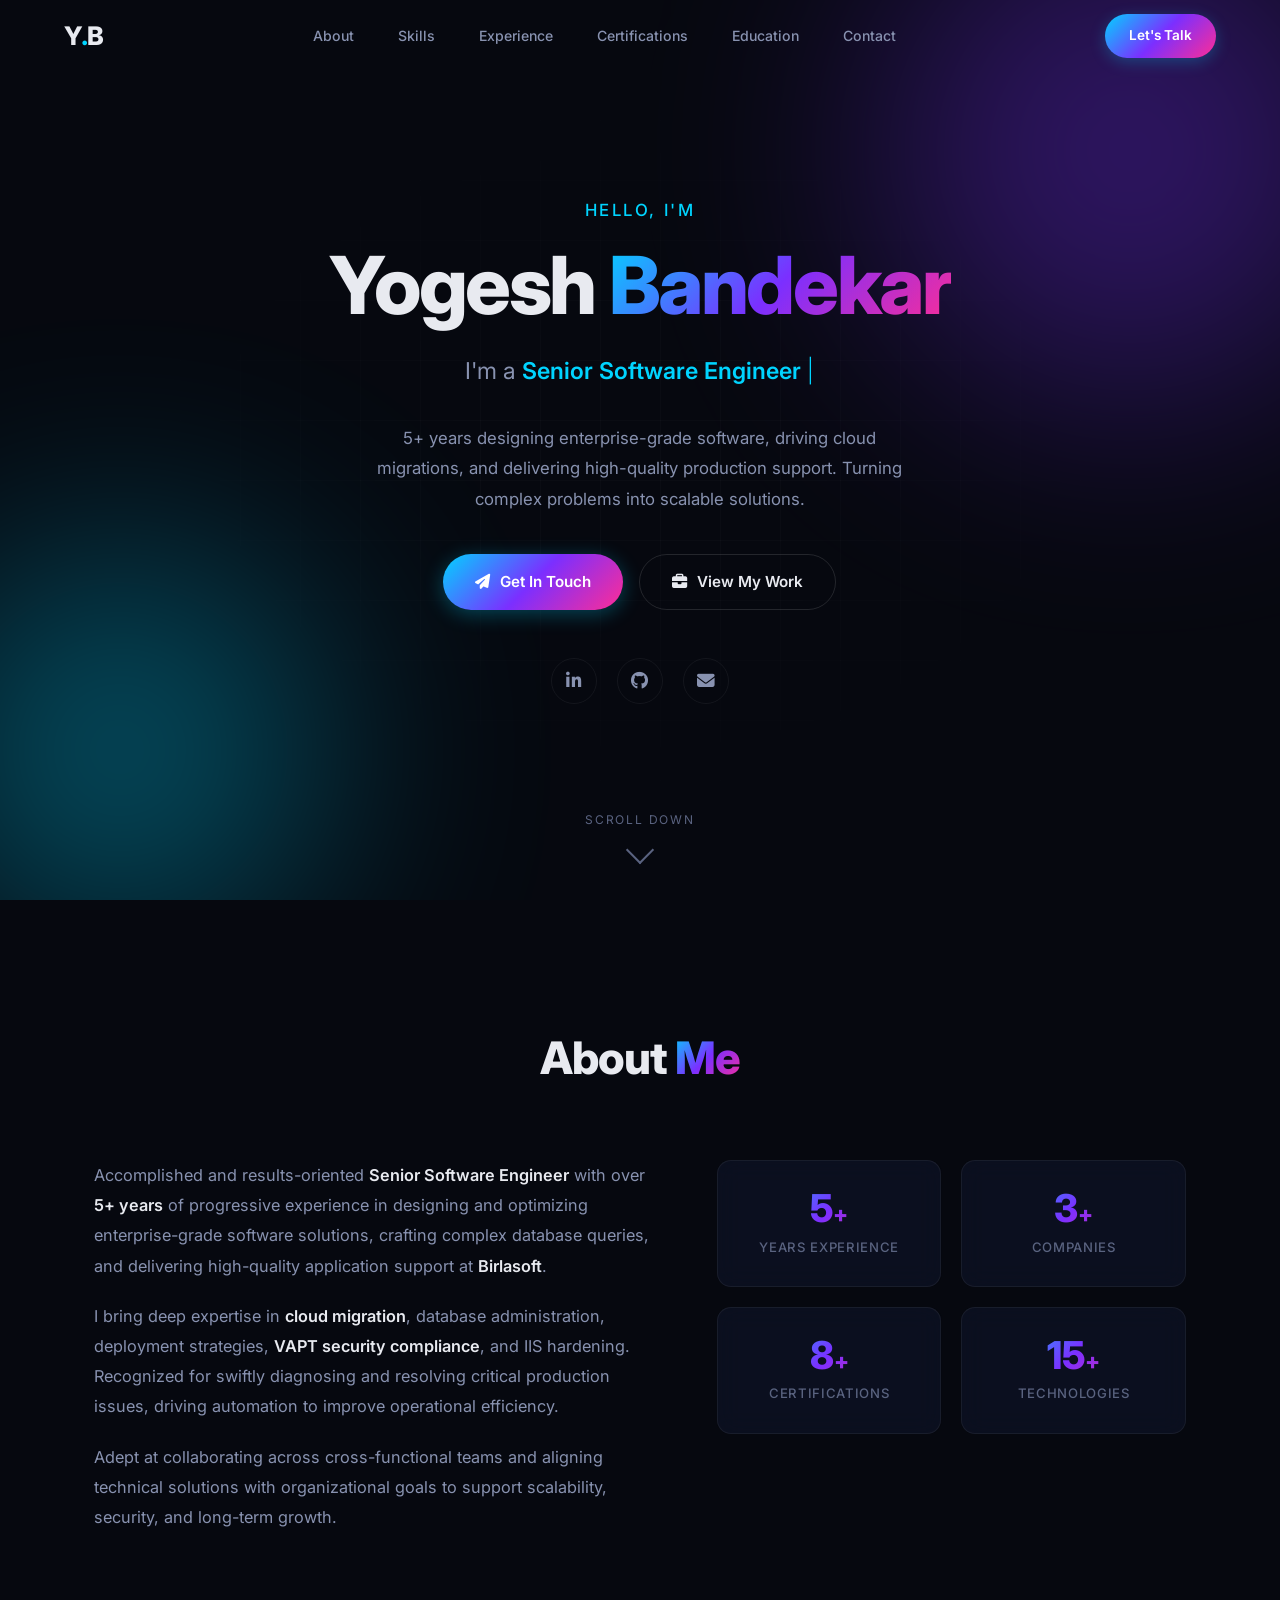
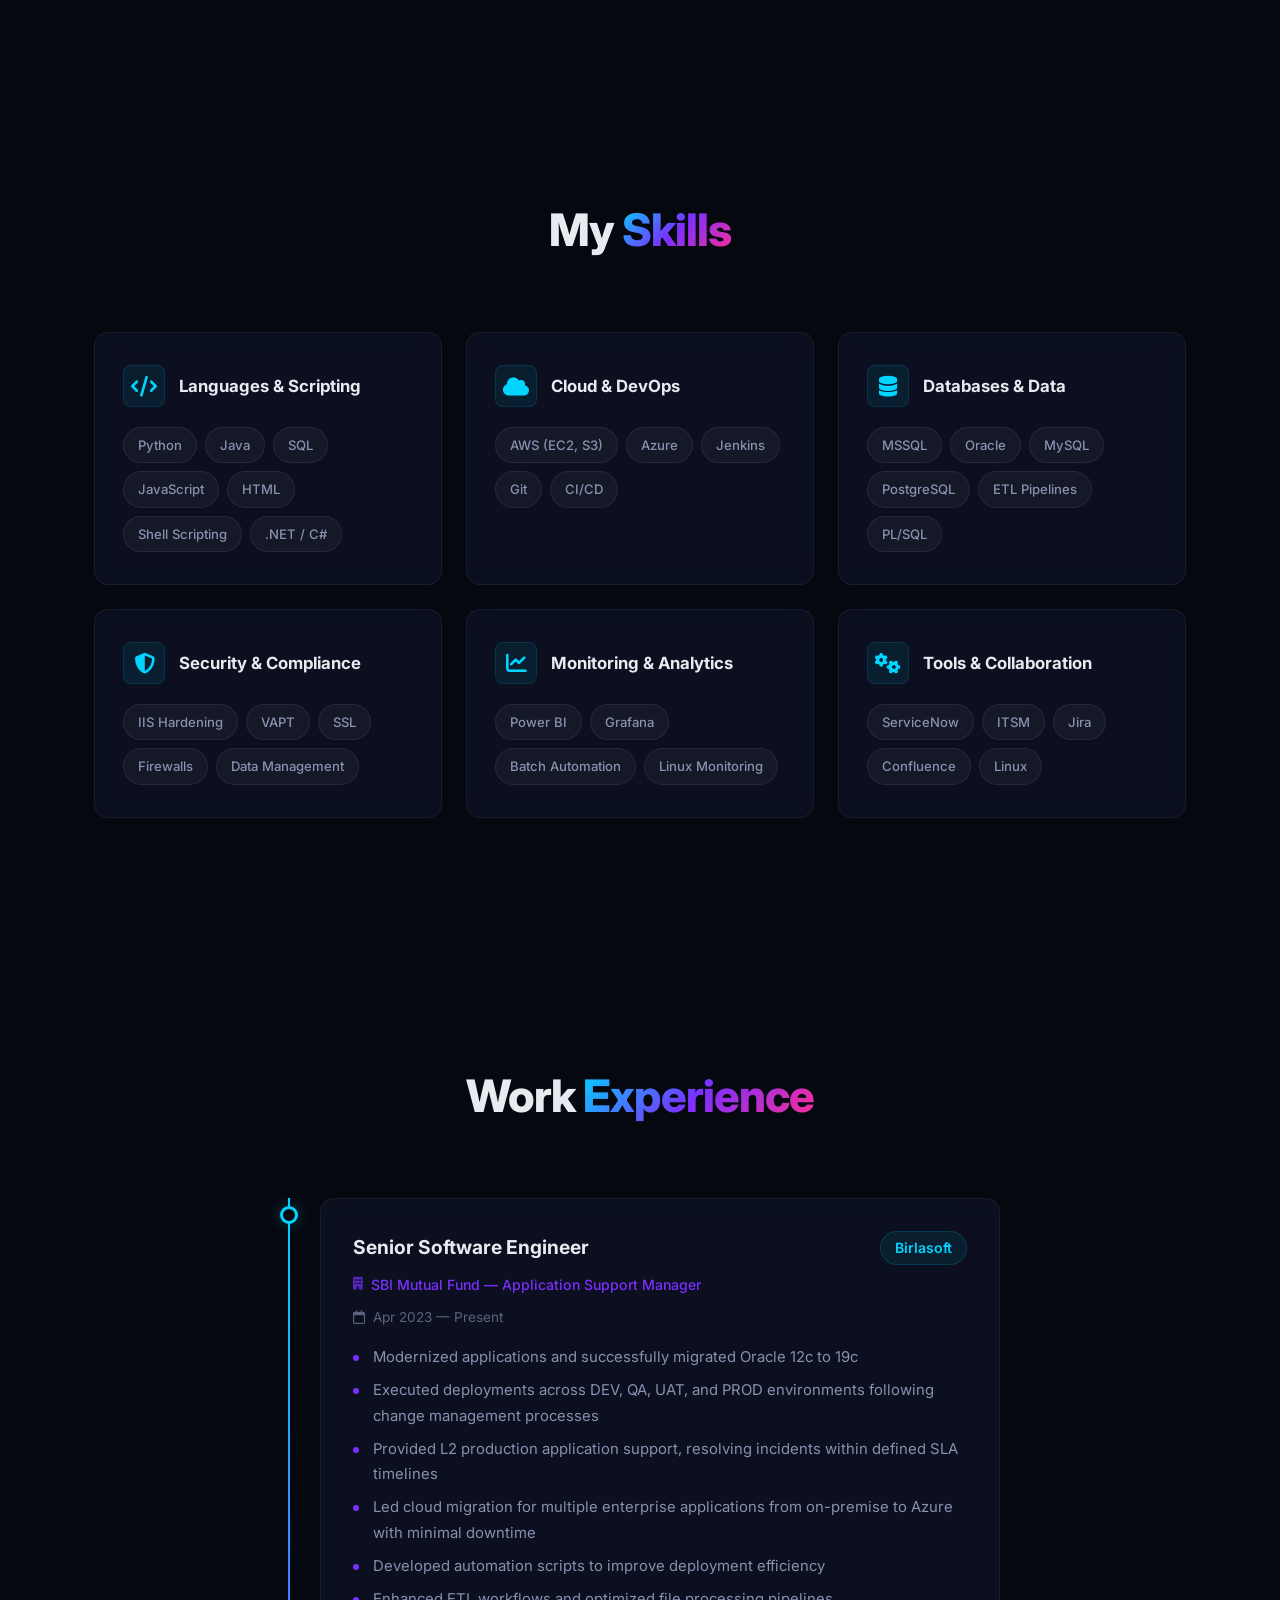
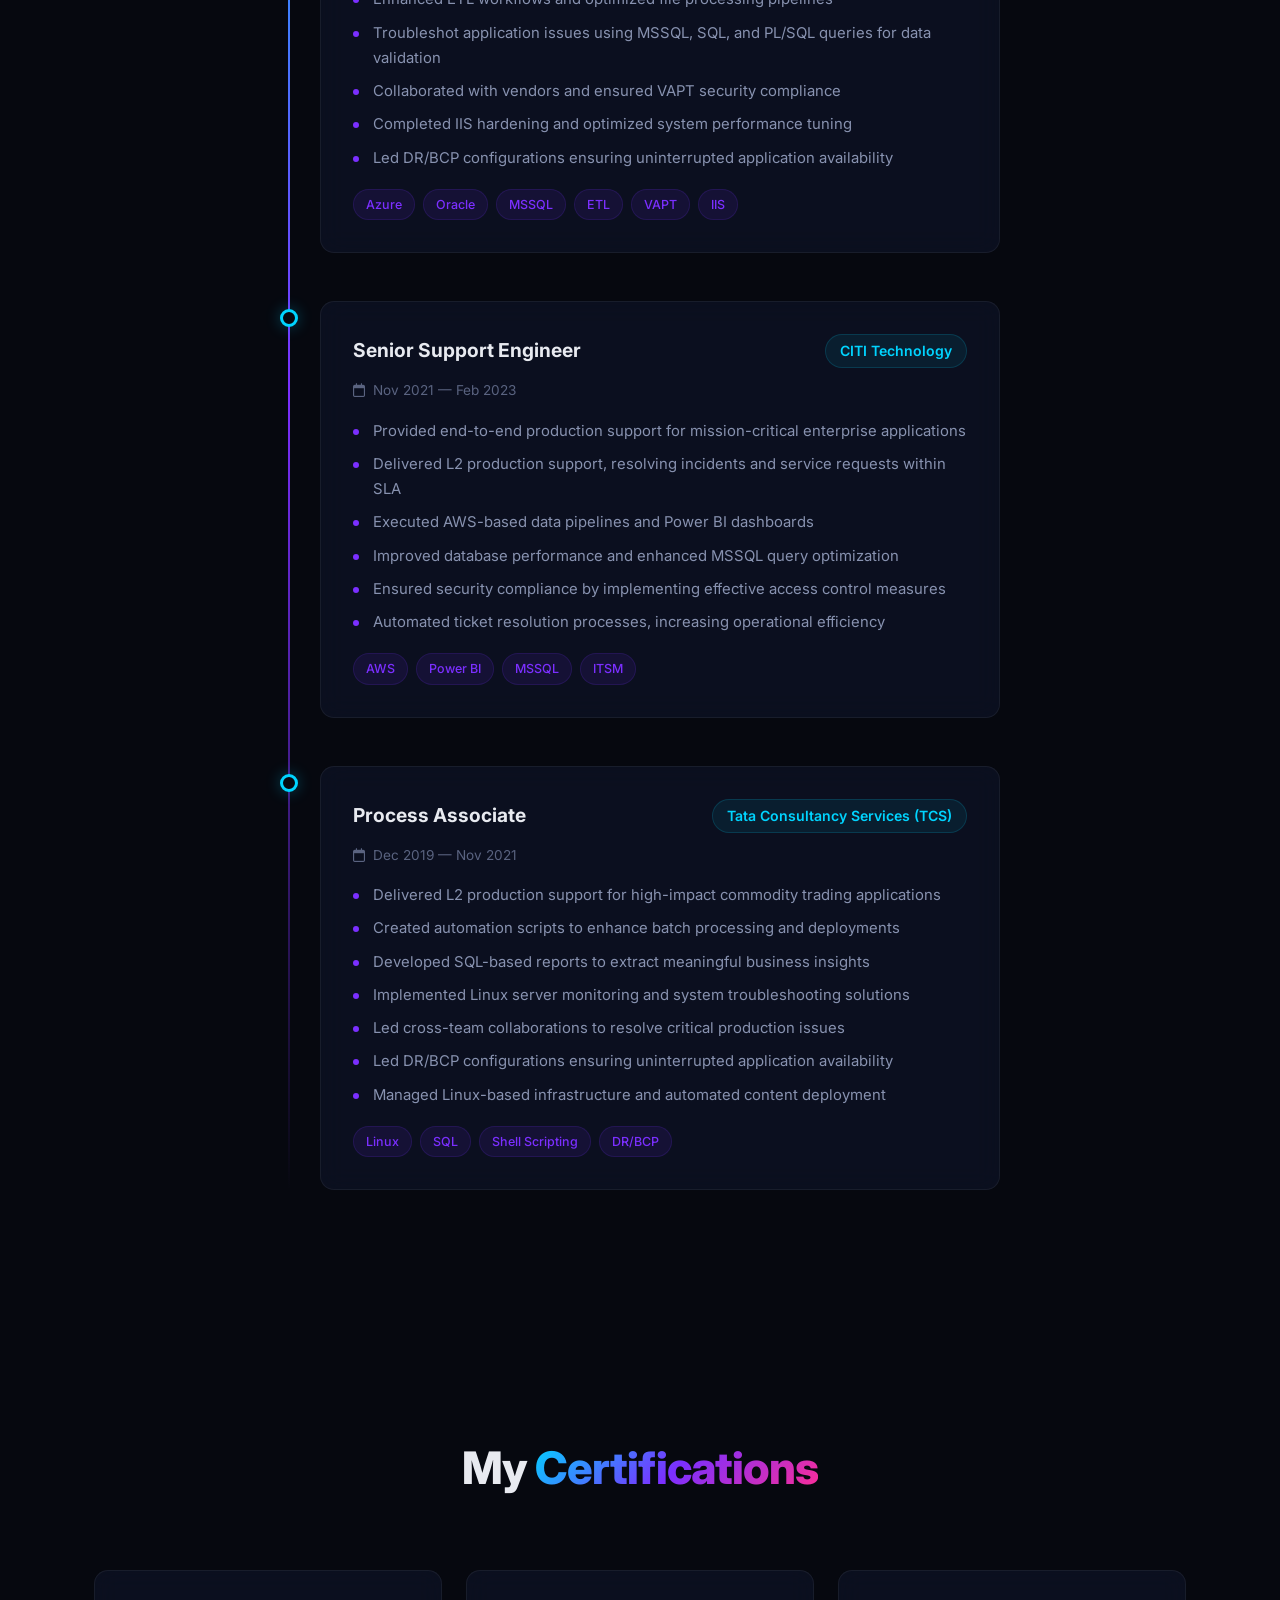
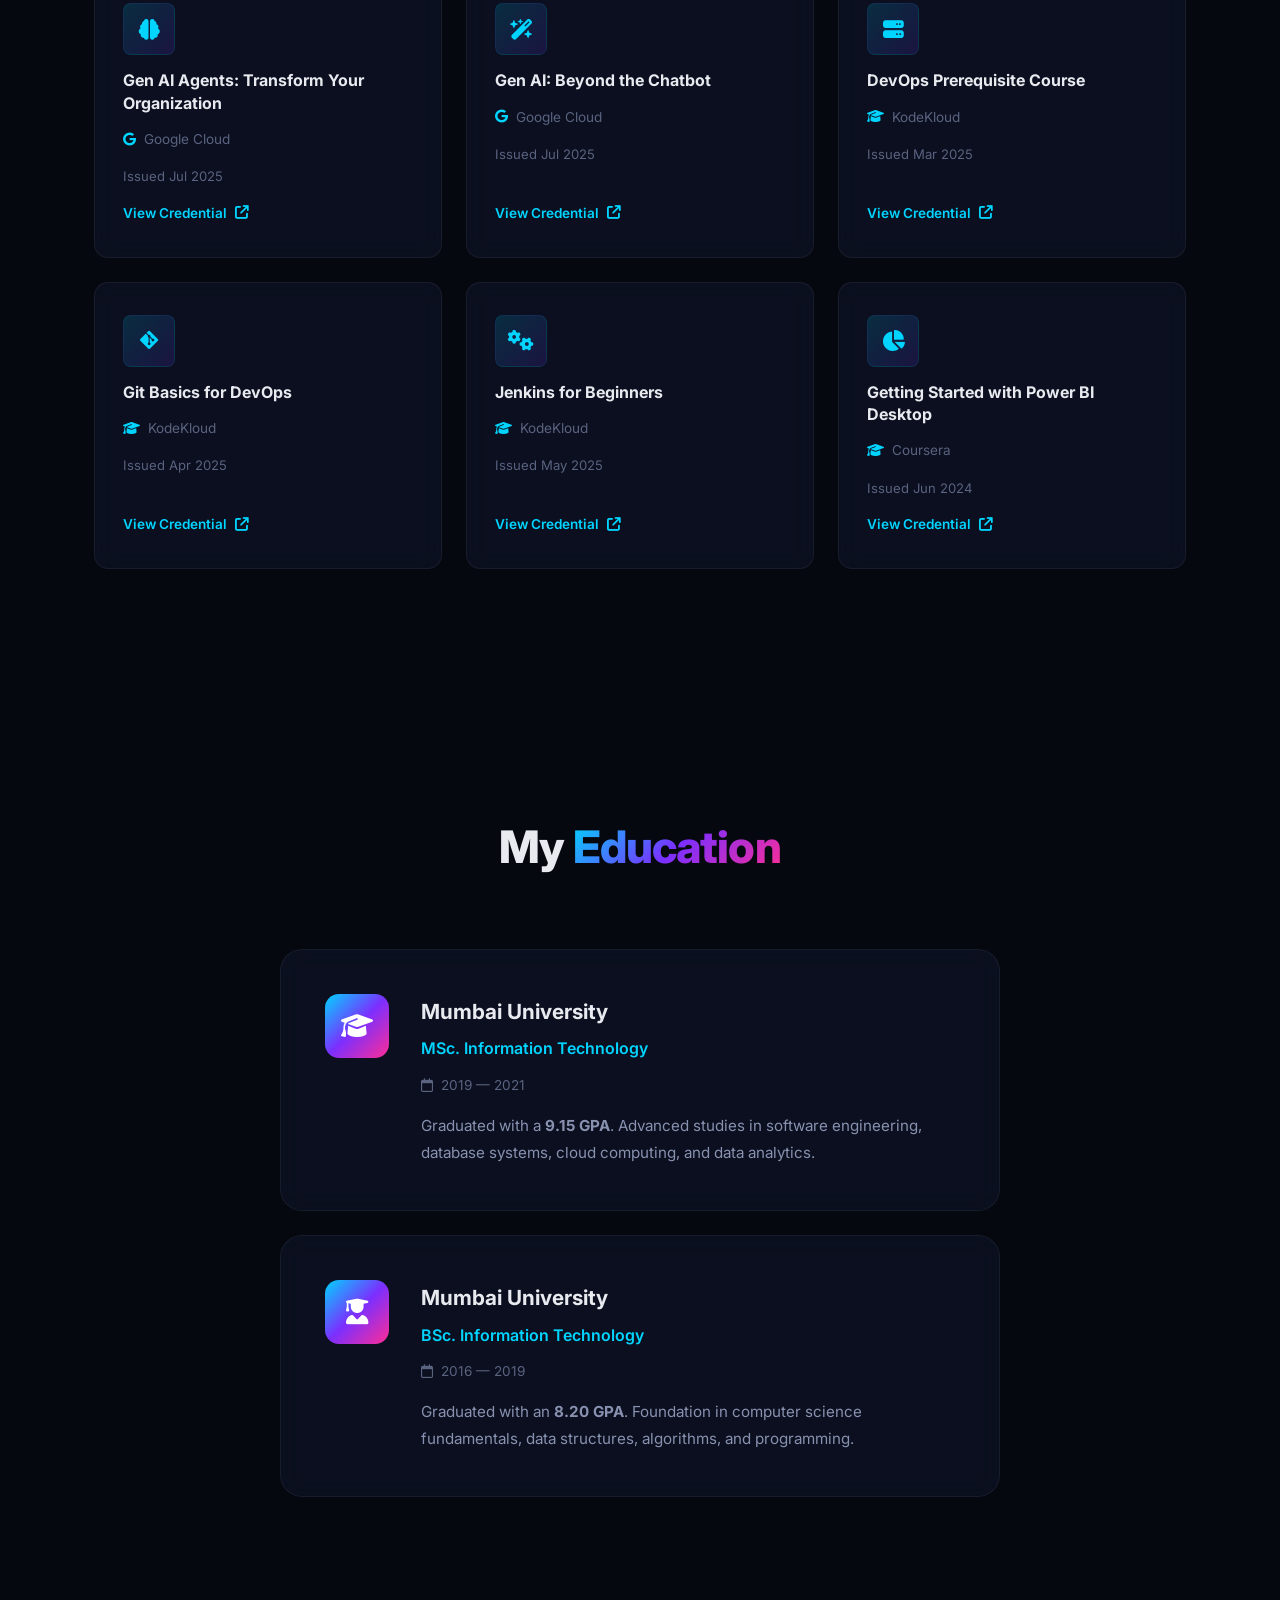
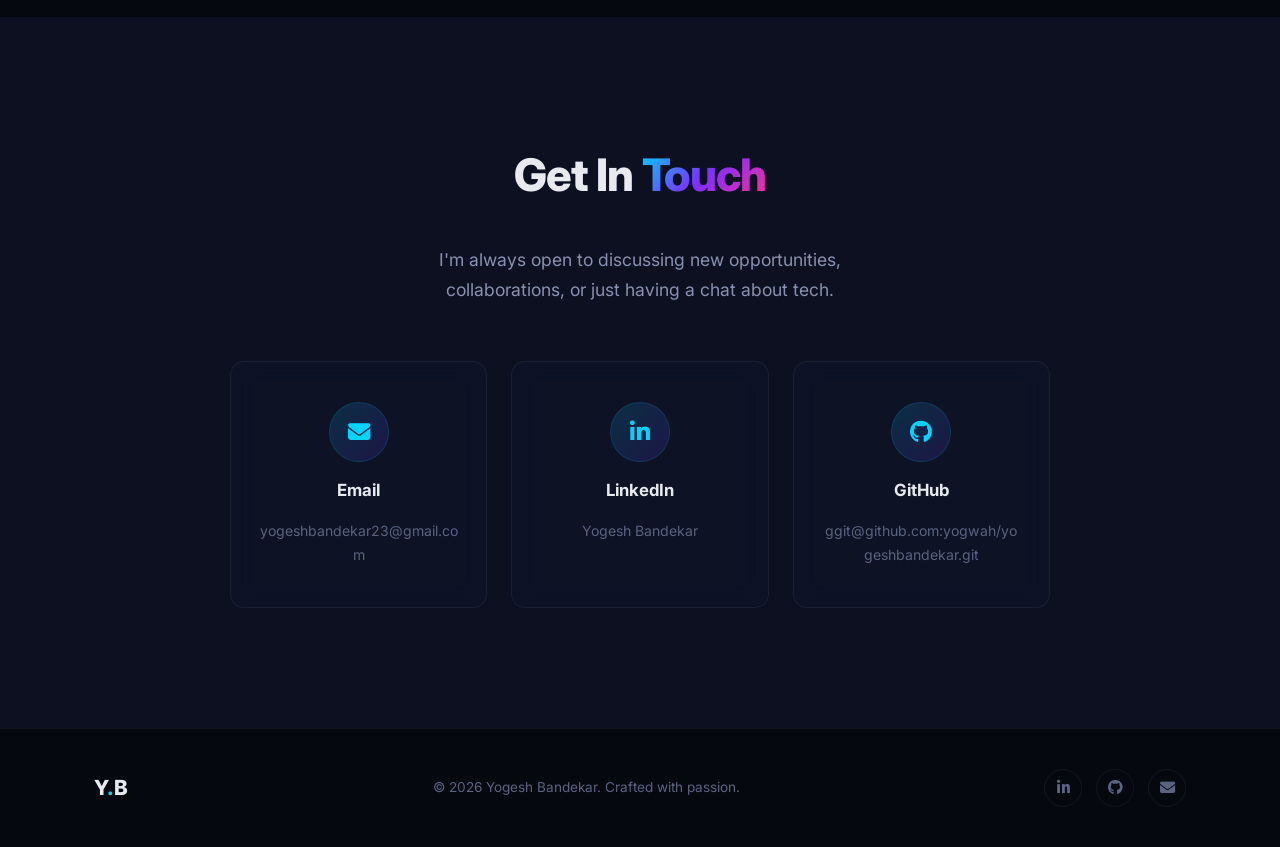
==== commit 91102d84: "Security: obfuscate email from spam bots" ====
--- a/index.html
+++ b/index.html
@@ -69,7 +69,8 @@
                 <a href="https://github.com/" target="_blank" rel="noopener" aria-label="GitHub">
                     <i class="fa-brands fa-github"></i>
                 </a>
-                <a href="mailto:yogeshbandekar23@gmail.com" aria-label="Email">
+                <a href="#contact" class="email-link" data-email="eW9nZXNoYmFuZGVrYXIyM0BnbWFpbC5jb20="
+                    aria-label="Email">
                     <i class="fa-solid fa-envelope"></i>
                 </a>
             </div>
@@ -414,10 +415,11 @@
                 I'm always open to discussing new opportunities, collaborations, or just having a chat about tech.
             </p>
             <div class="contact-grid">
-                <a href="mailto:yogeshbandekar23@gmail.com" class="contact-card reveal">
+                <a href="#contact" class="contact-card reveal email-link"
+                    data-email="eW9nZXNoYmFuZGVrYXIyM0BnbWFpbC5jb20=">
                     <div class="contact-icon"><i class="fa-solid fa-envelope"></i></div>
                     <h3>Email</h3>
-                    <p>Yogeshbandekar23@gmail.com</p>
+                    <p class="email-text">[click to reveal]</p>
                 </a>
                 <a href="https://www.linkedin.com/in/yogesh-bandekar-4b1024220/" target="_blank"
                     class="contact-card reveal">
@@ -445,8 +447,8 @@
                         aria-label="LinkedIn"><i class="fa-brands fa-linkedin-in"></i></a>
                     <a href="https://github.com/" target="_blank" aria-label="GitHub"><i
                             class="fa-brands fa-github"></i></a>
-                    <a href="mailto:yogeshbandekar23@gmail.com" aria-label="Email"><i
-                            class="fa-solid fa-envelope"></i></a>
+                    <a href="#contact" class="email-link" data-email="eW9nZXNoYmFuZGVrYXIyM0BnbWFpbC5jb20="
+                        aria-label="Email"><i class="fa-solid fa-envelope"></i></a>
                 </div>
             </div>
         </div>
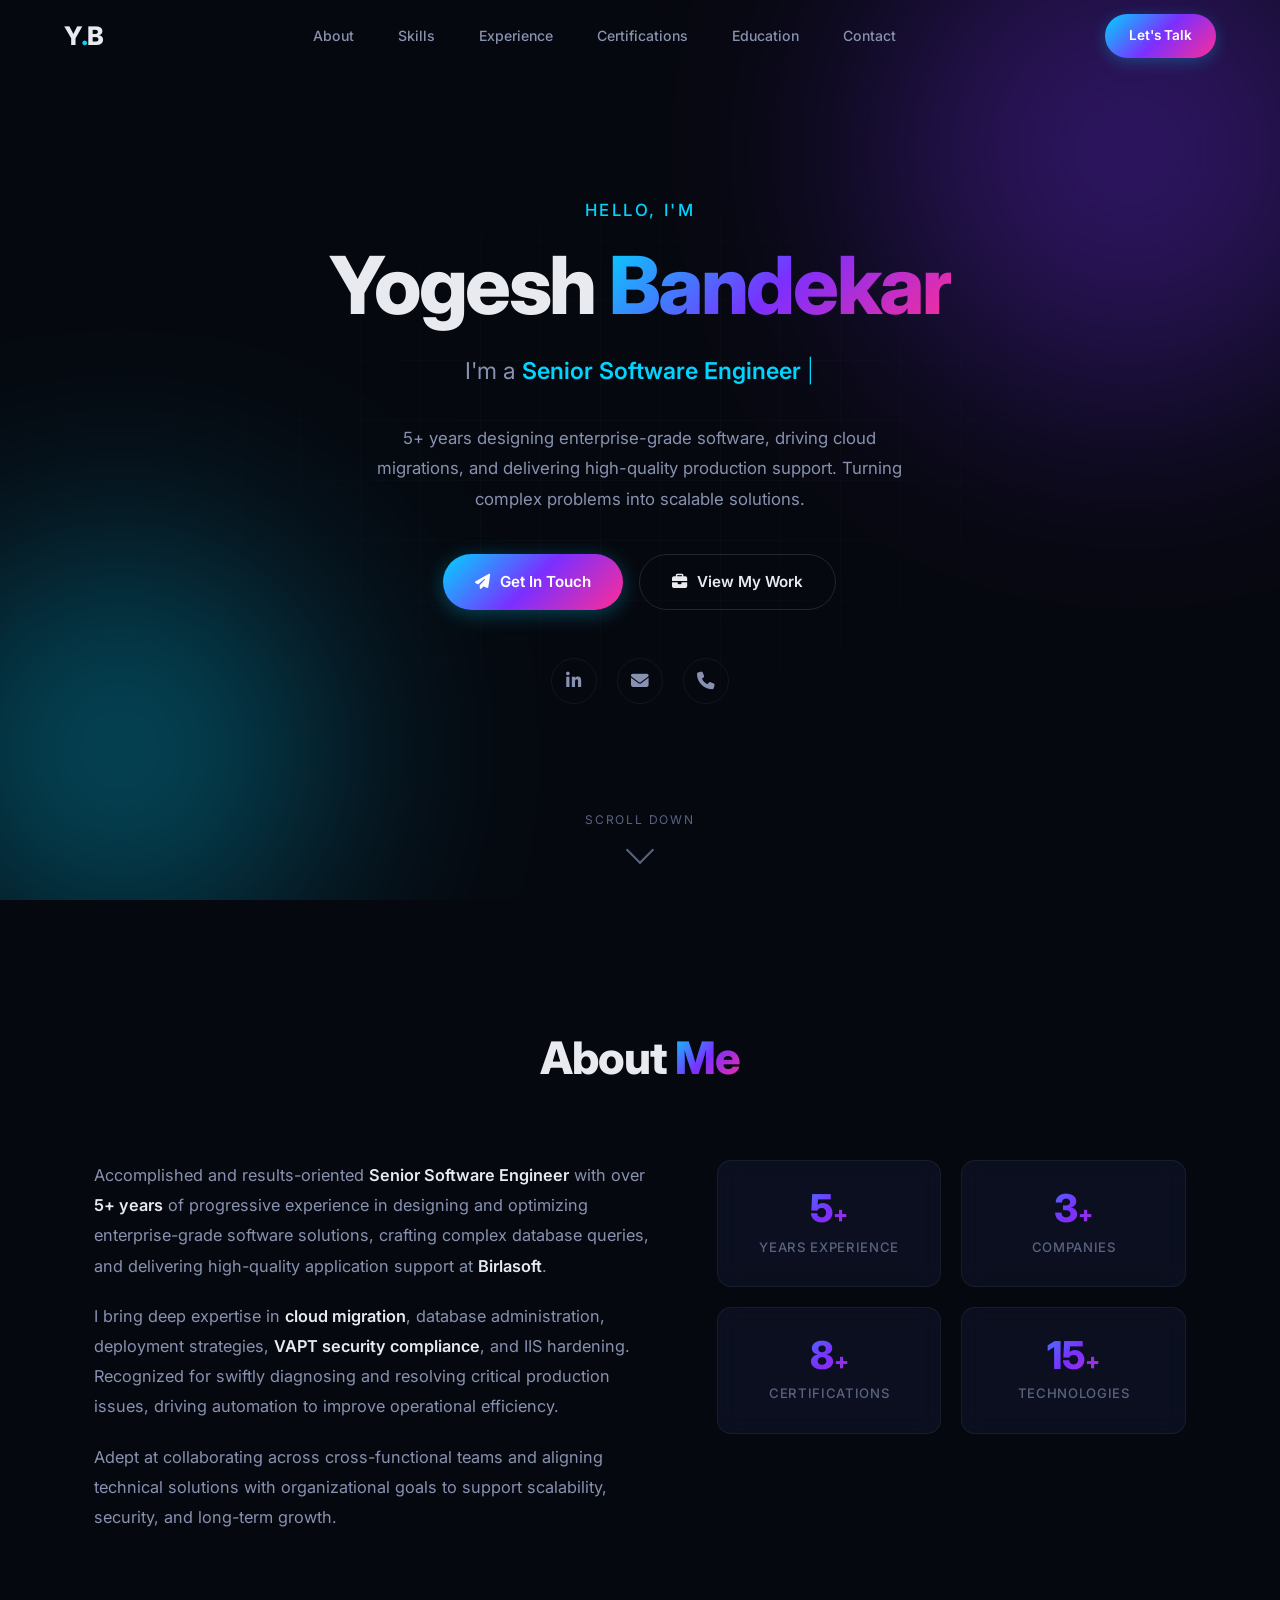
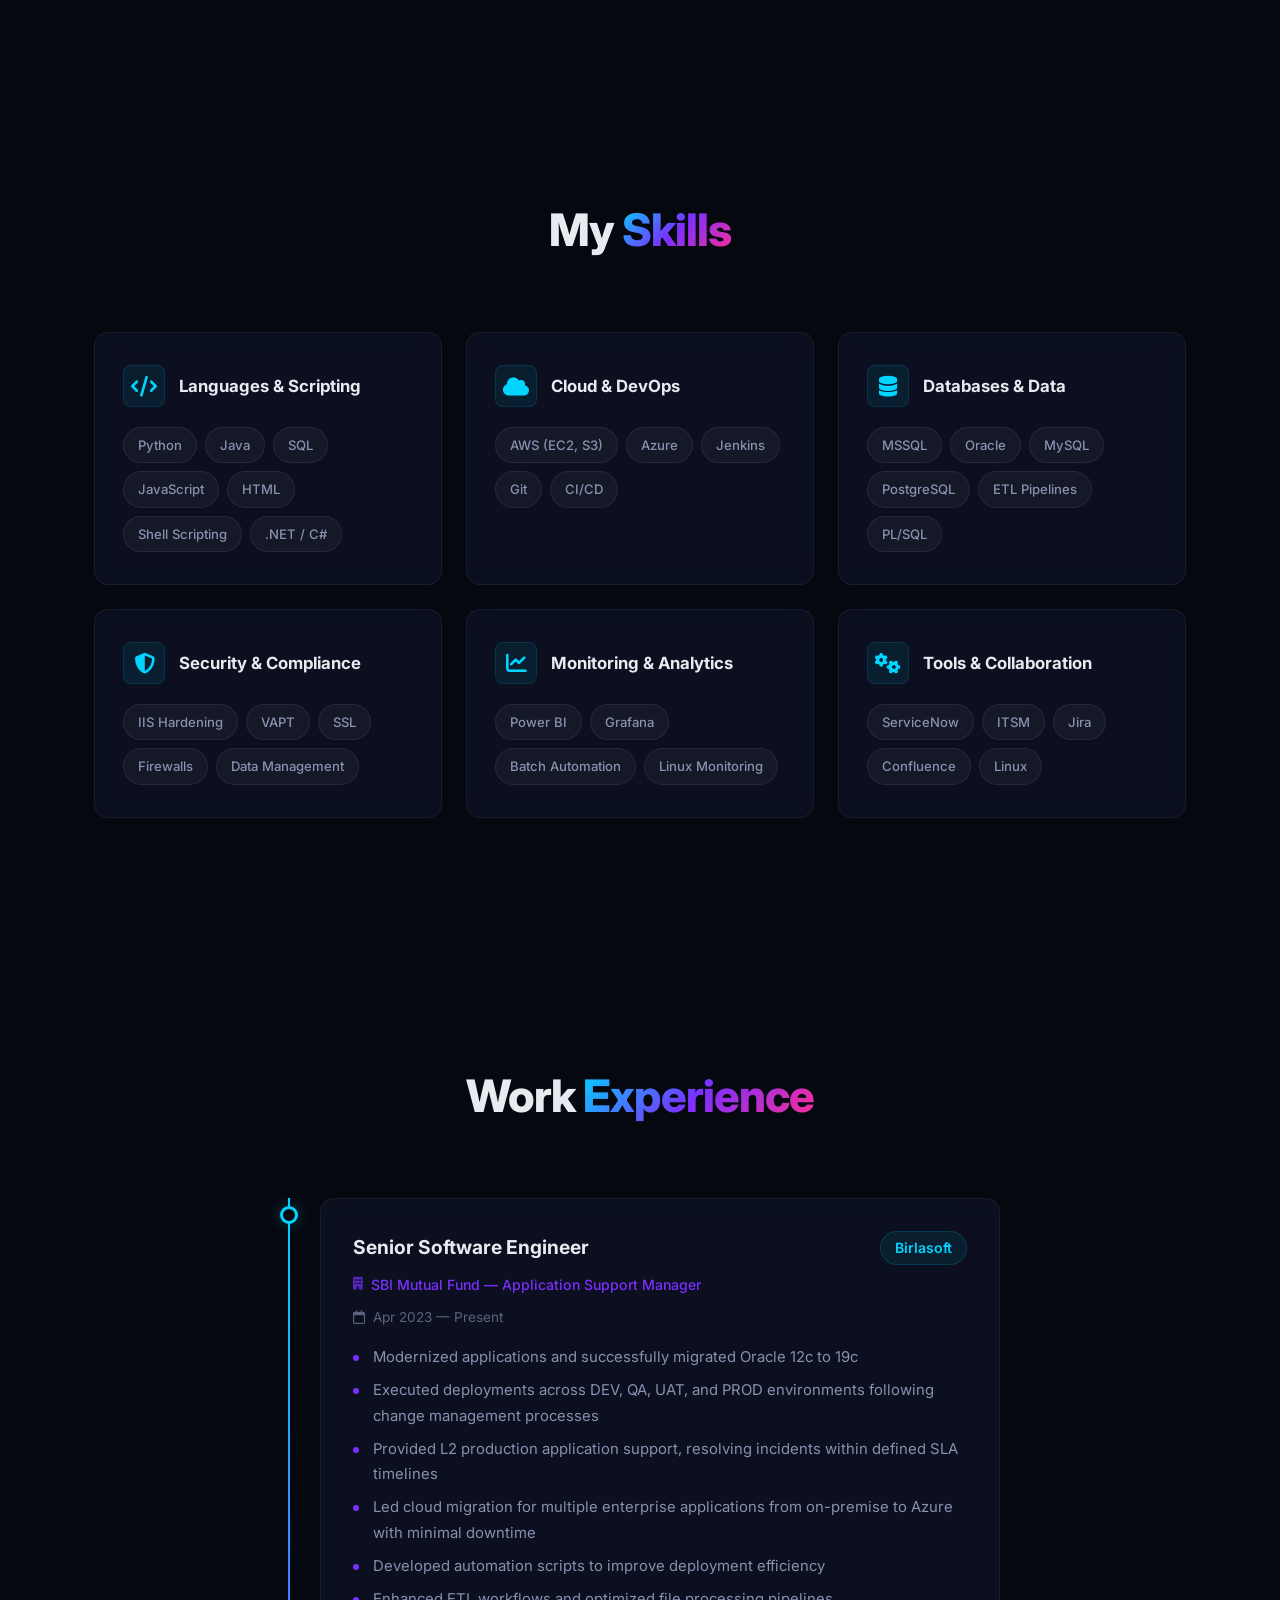
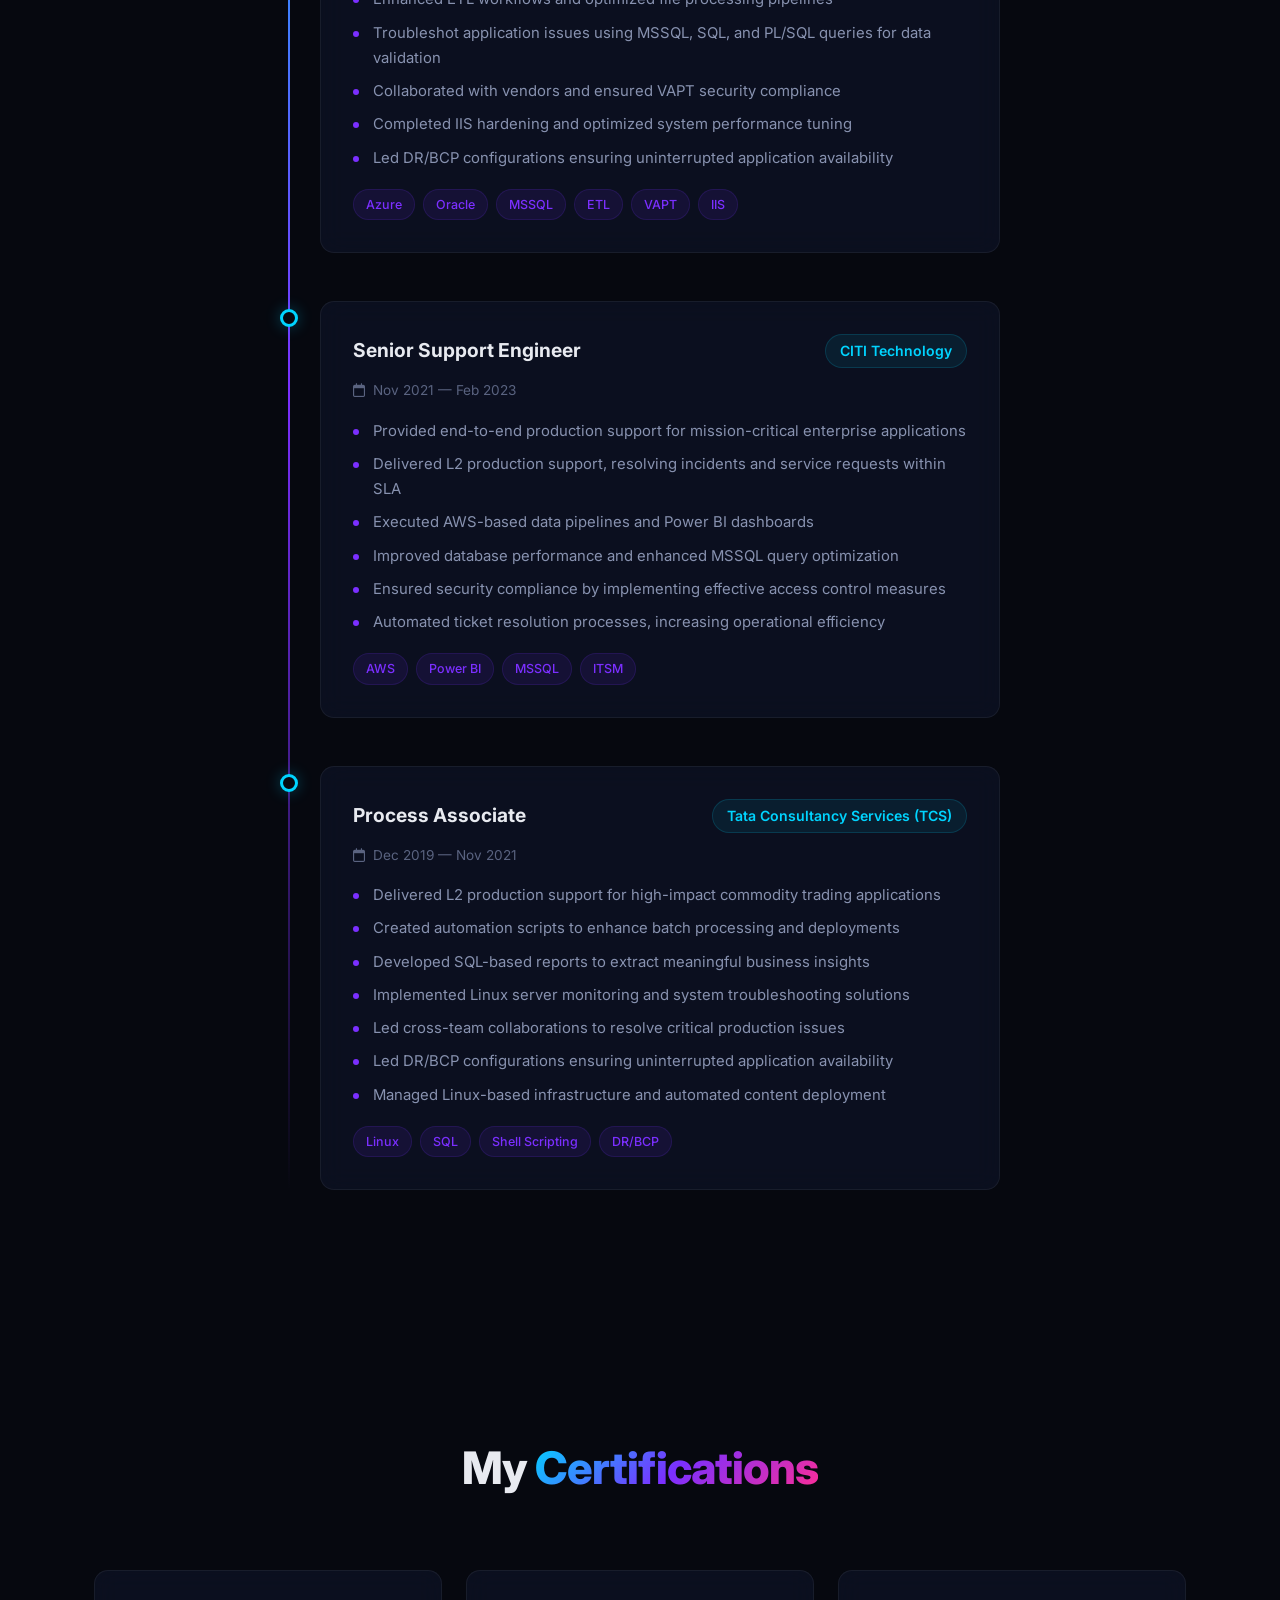
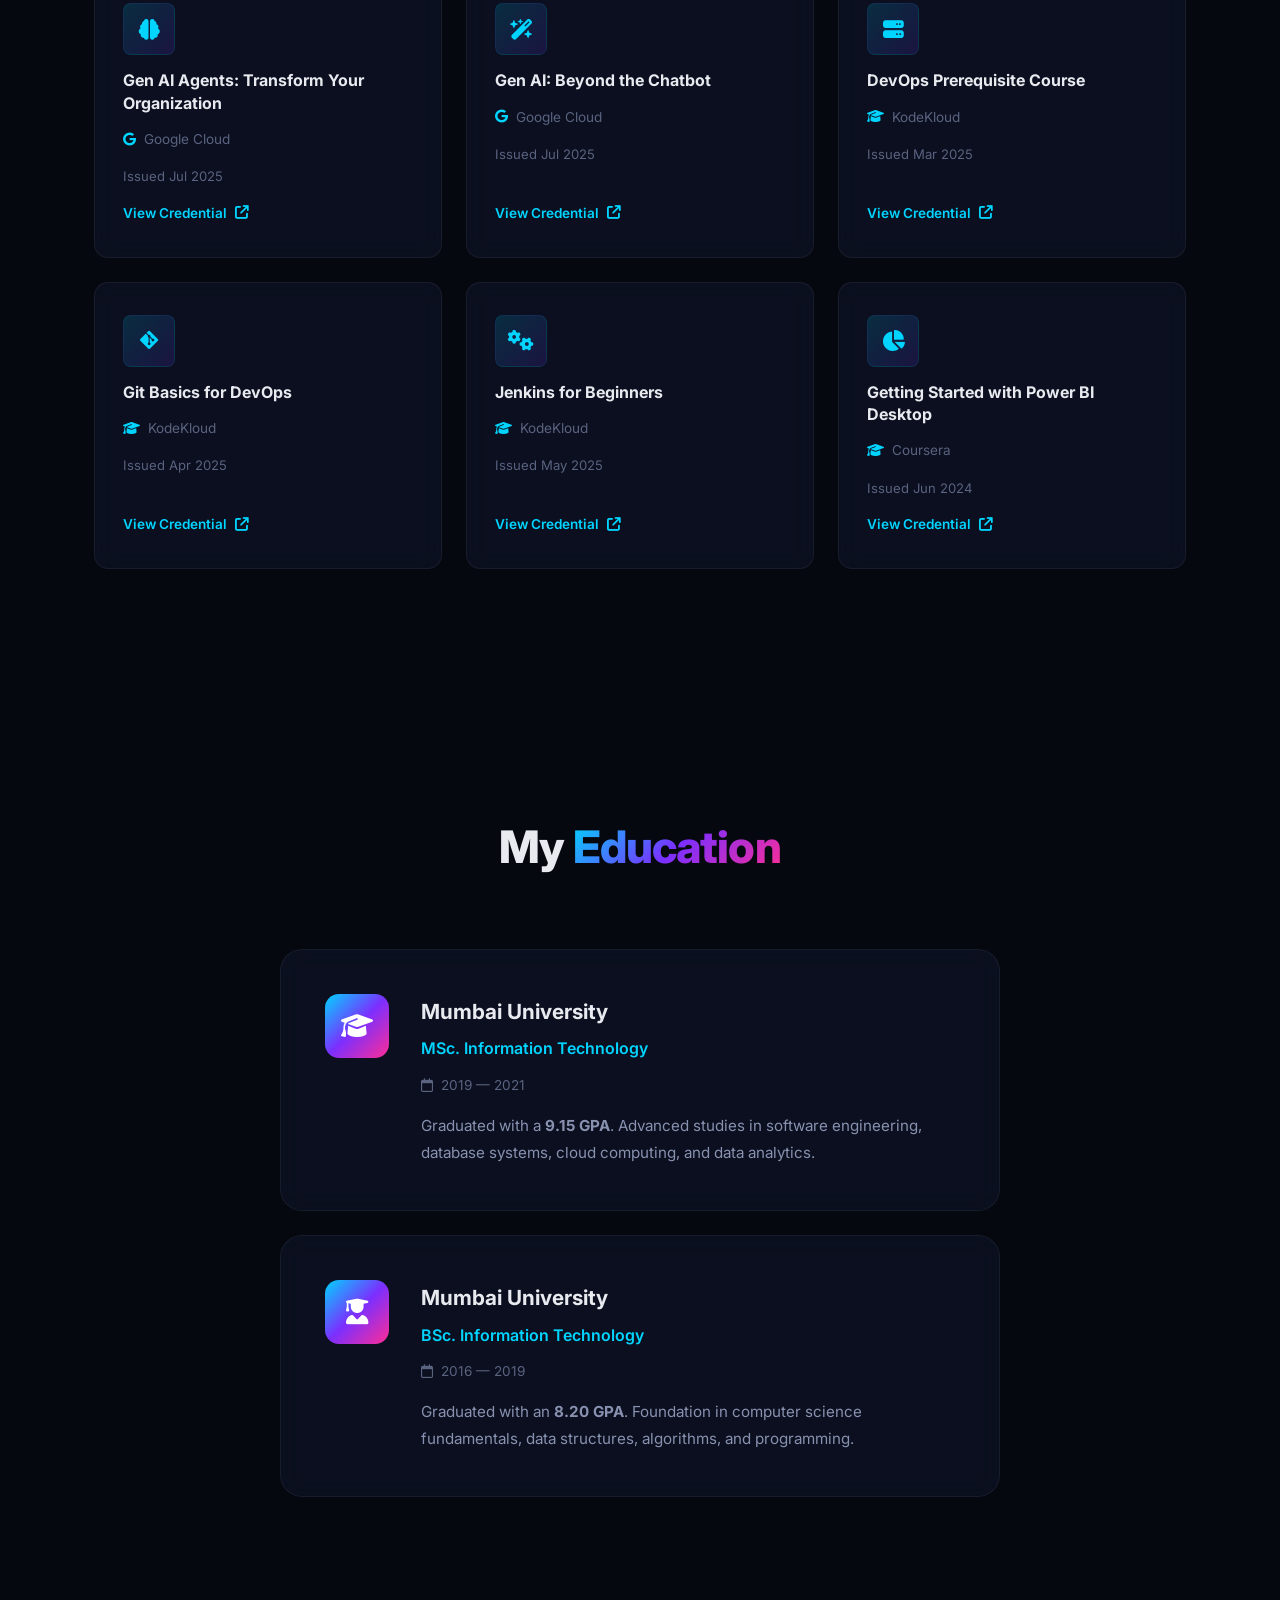
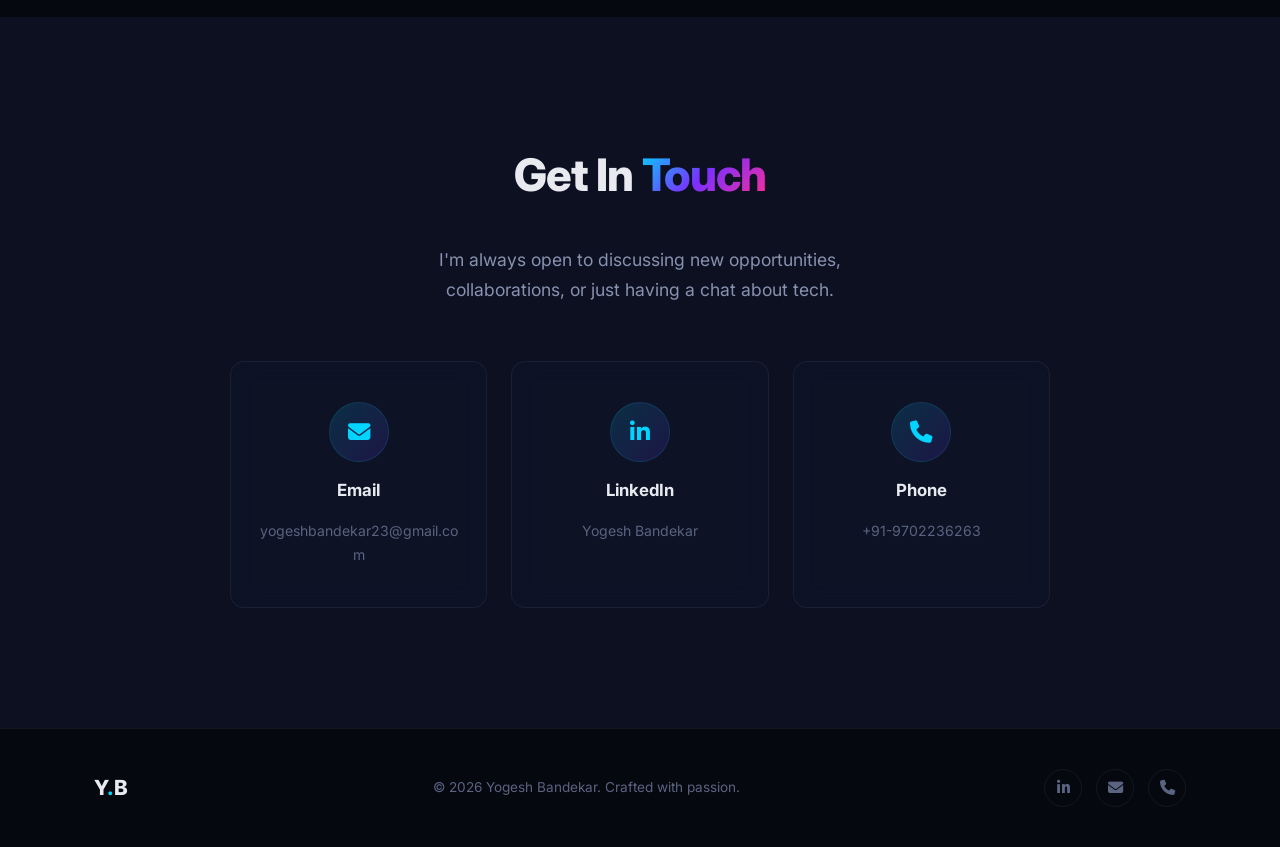
==== commit f4774259: "Move files to root for GitHub Pages, remove GitHub links, add phone, obfuscate email" ====
--- a/index.html
+++ b/index.html
@@ -66,12 +66,12 @@
                     aria-label="LinkedIn">
                     <i class="fa-brands fa-linkedin-in"></i>
                 </a>
-                <a href="https://github.com/" target="_blank" rel="noopener" aria-label="GitHub">
-                    <i class="fa-brands fa-github"></i>
-                </a>
                 <a href="#contact" class="email-link" data-email="eW9nZXNoYmFuZGVrYXIyM0BnbWFpbC5jb20="
                     aria-label="Email">
                     <i class="fa-solid fa-envelope"></i>
+                </a>
+                <a href="tel:+919702236263" aria-label="Phone">
+                    <i class="fa-solid fa-phone"></i>
                 </a>
             </div>
         </div>
@@ -427,10 +427,10 @@
                     <h3>LinkedIn</h3>
                     <p>Yogesh Bandekar</p>
                 </a>
-                <a href="https://github.com/" target="_blank" class="contact-card reveal">
-                    <div class="contact-icon"><i class="fa-brands fa-github"></i></div>
-                    <h3>GitHub</h3>
-                    <p>ggit@github.com:yogwah/yogeshbandekar.git</p>
+                <a href="tel:+919702236263" class="contact-card reveal">
+                    <div class="contact-icon"><i class="fa-solid fa-phone"></i></div>
+                    <h3>Phone</h3>
+                    <p>+91-9702236263</p>
                 </a>
             </div>
         </div>
@@ -445,10 +445,9 @@
                 <div class="footer-socials">
                     <a href="https://www.linkedin.com/in/yogesh-bandekar-4b1024220/" target="_blank"
                         aria-label="LinkedIn"><i class="fa-brands fa-linkedin-in"></i></a>
-                    <a href="https://github.com/" target="_blank" aria-label="GitHub"><i
-                            class="fa-brands fa-github"></i></a>
                     <a href="#contact" class="email-link" data-email="eW9nZXNoYmFuZGVrYXIyM0BnbWFpbC5jb20="
                         aria-label="Email"><i class="fa-solid fa-envelope"></i></a>
+                    <a href="tel:+919702236263" aria-label="Phone"><i class="fa-solid fa-phone"></i></a>
                 </div>
             </div>
         </div>
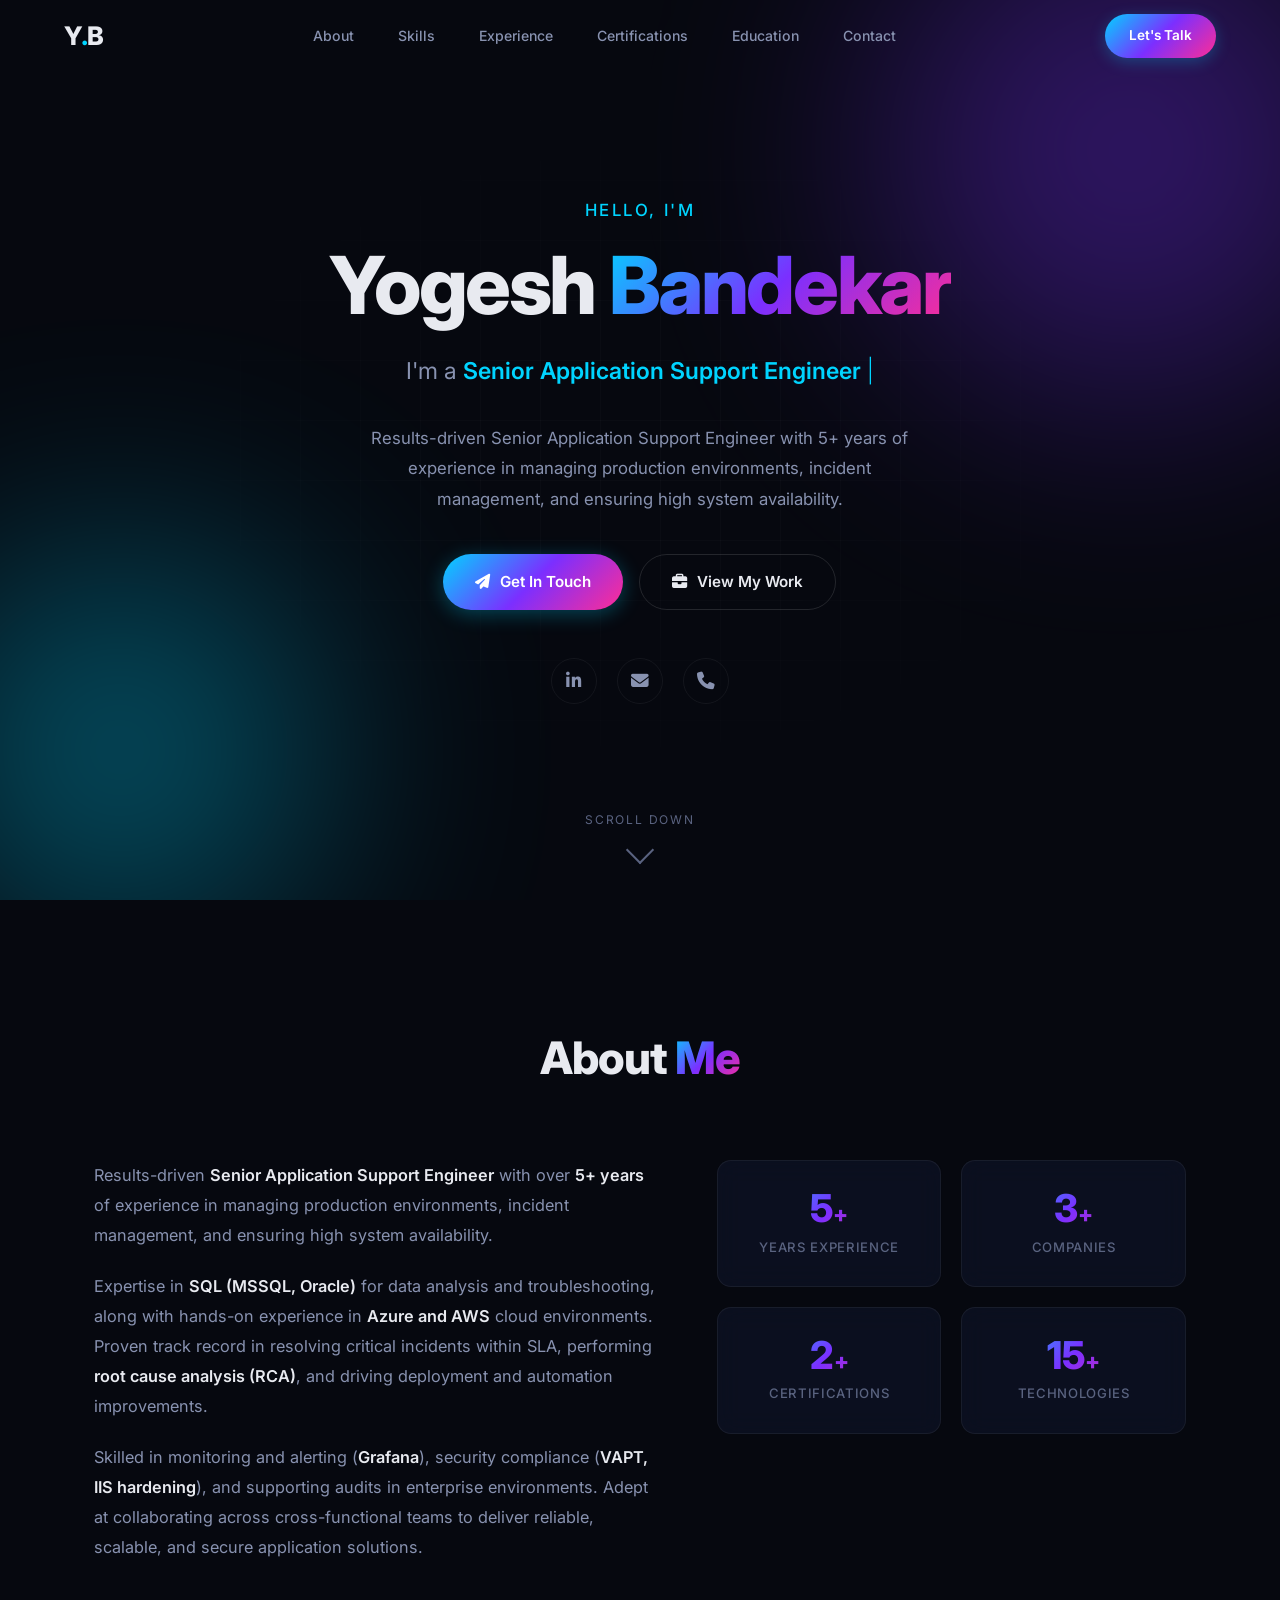
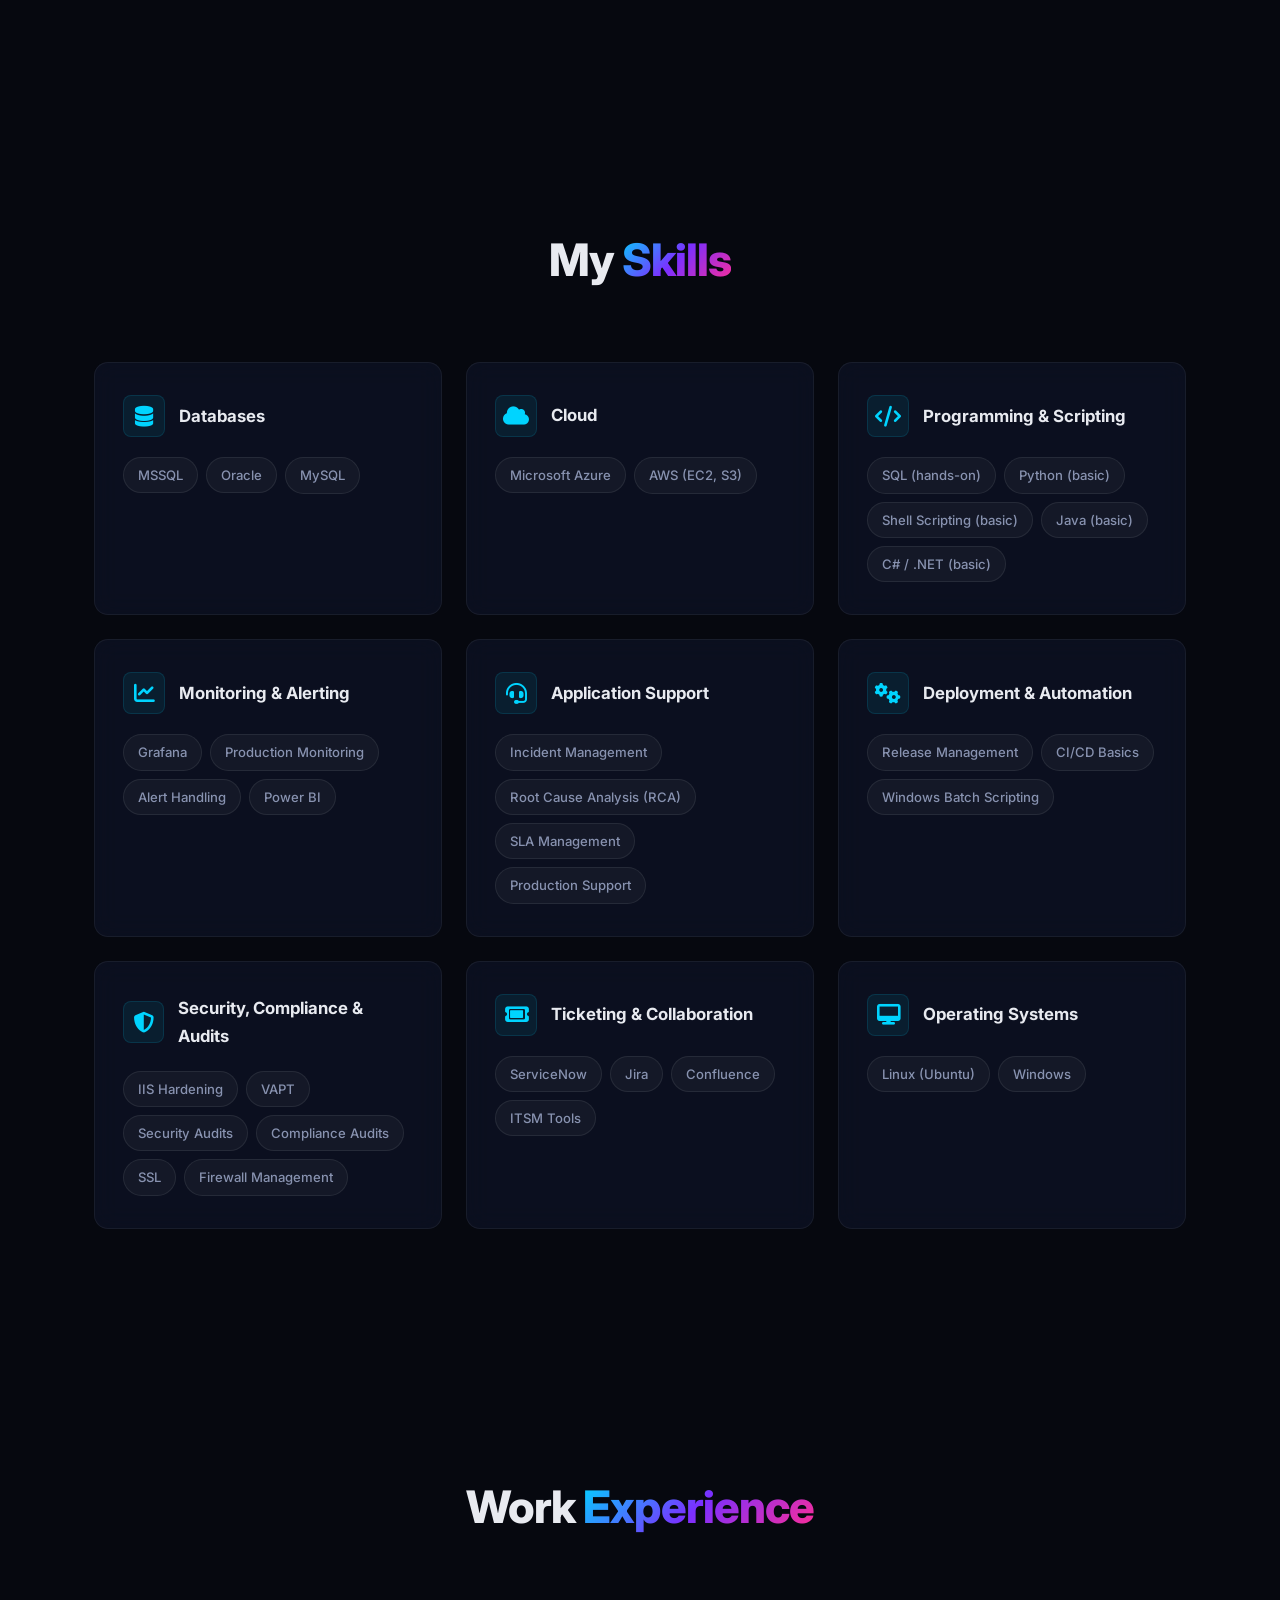
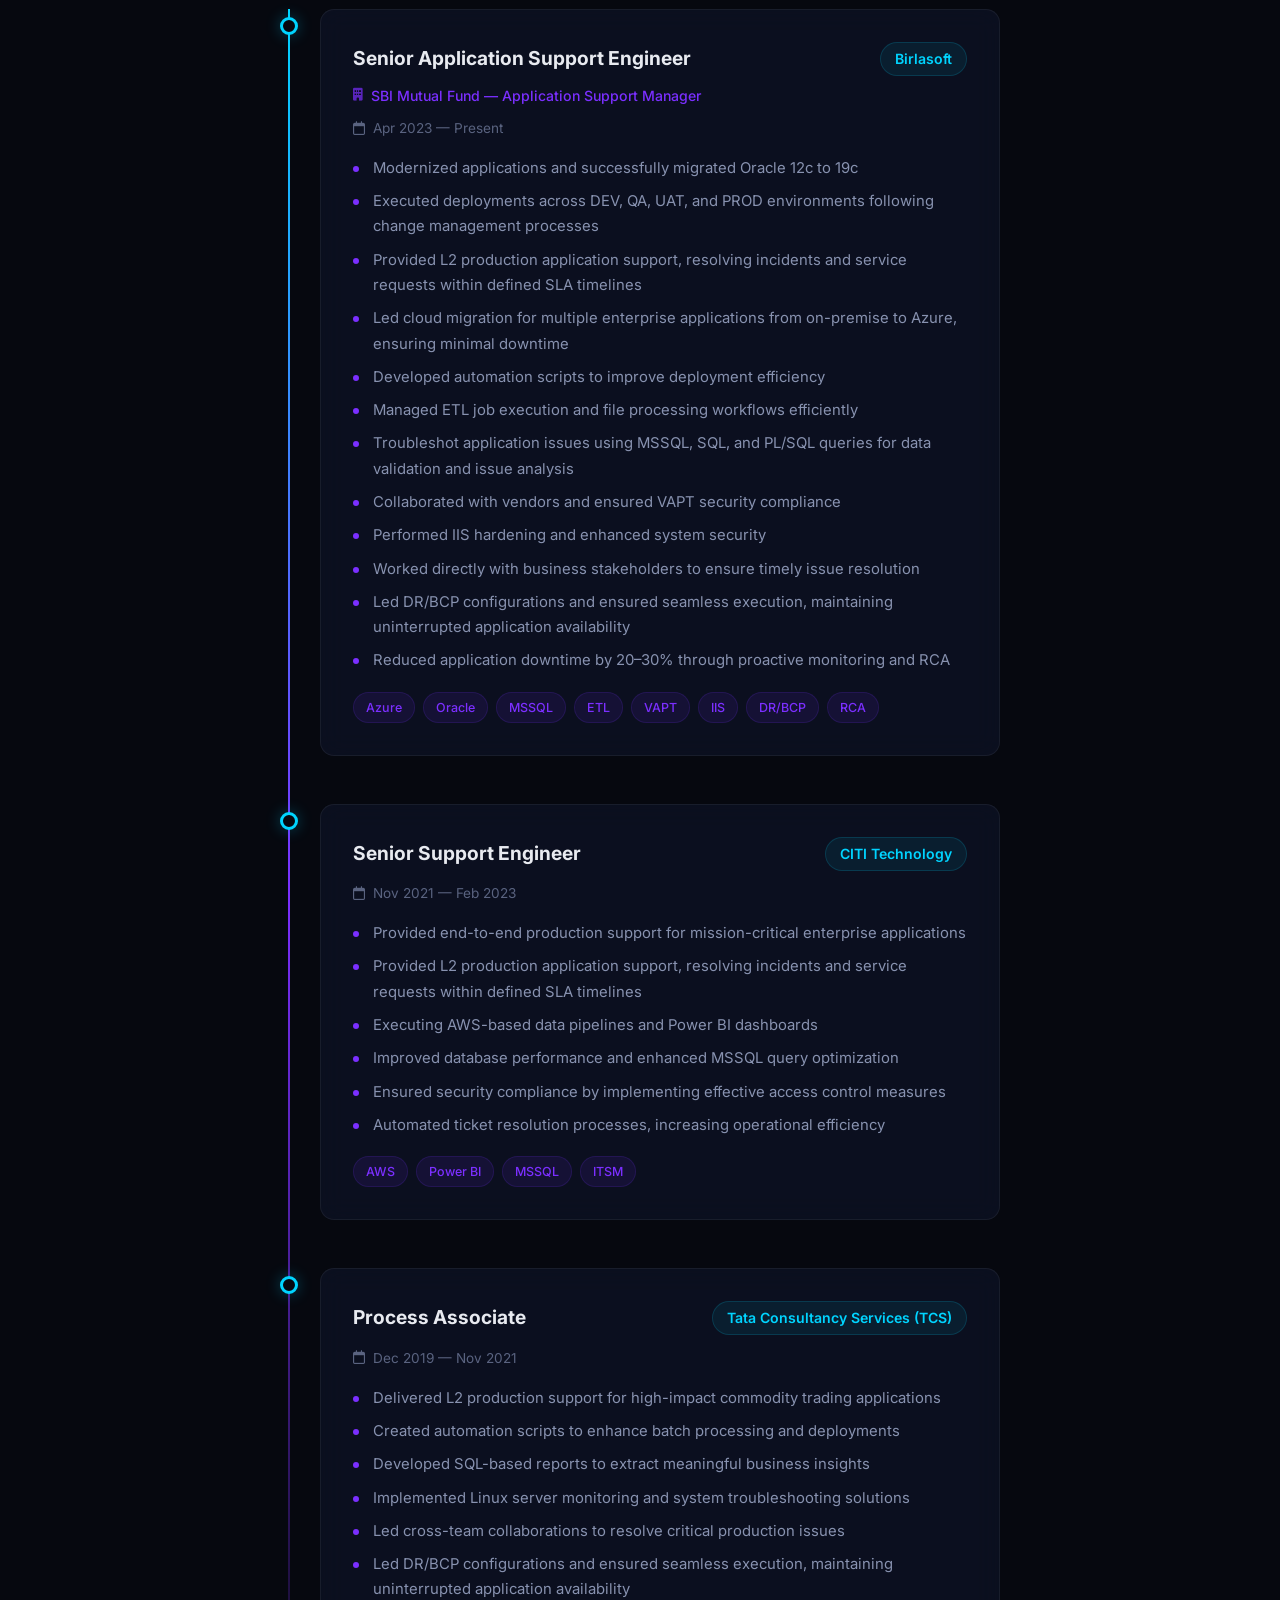
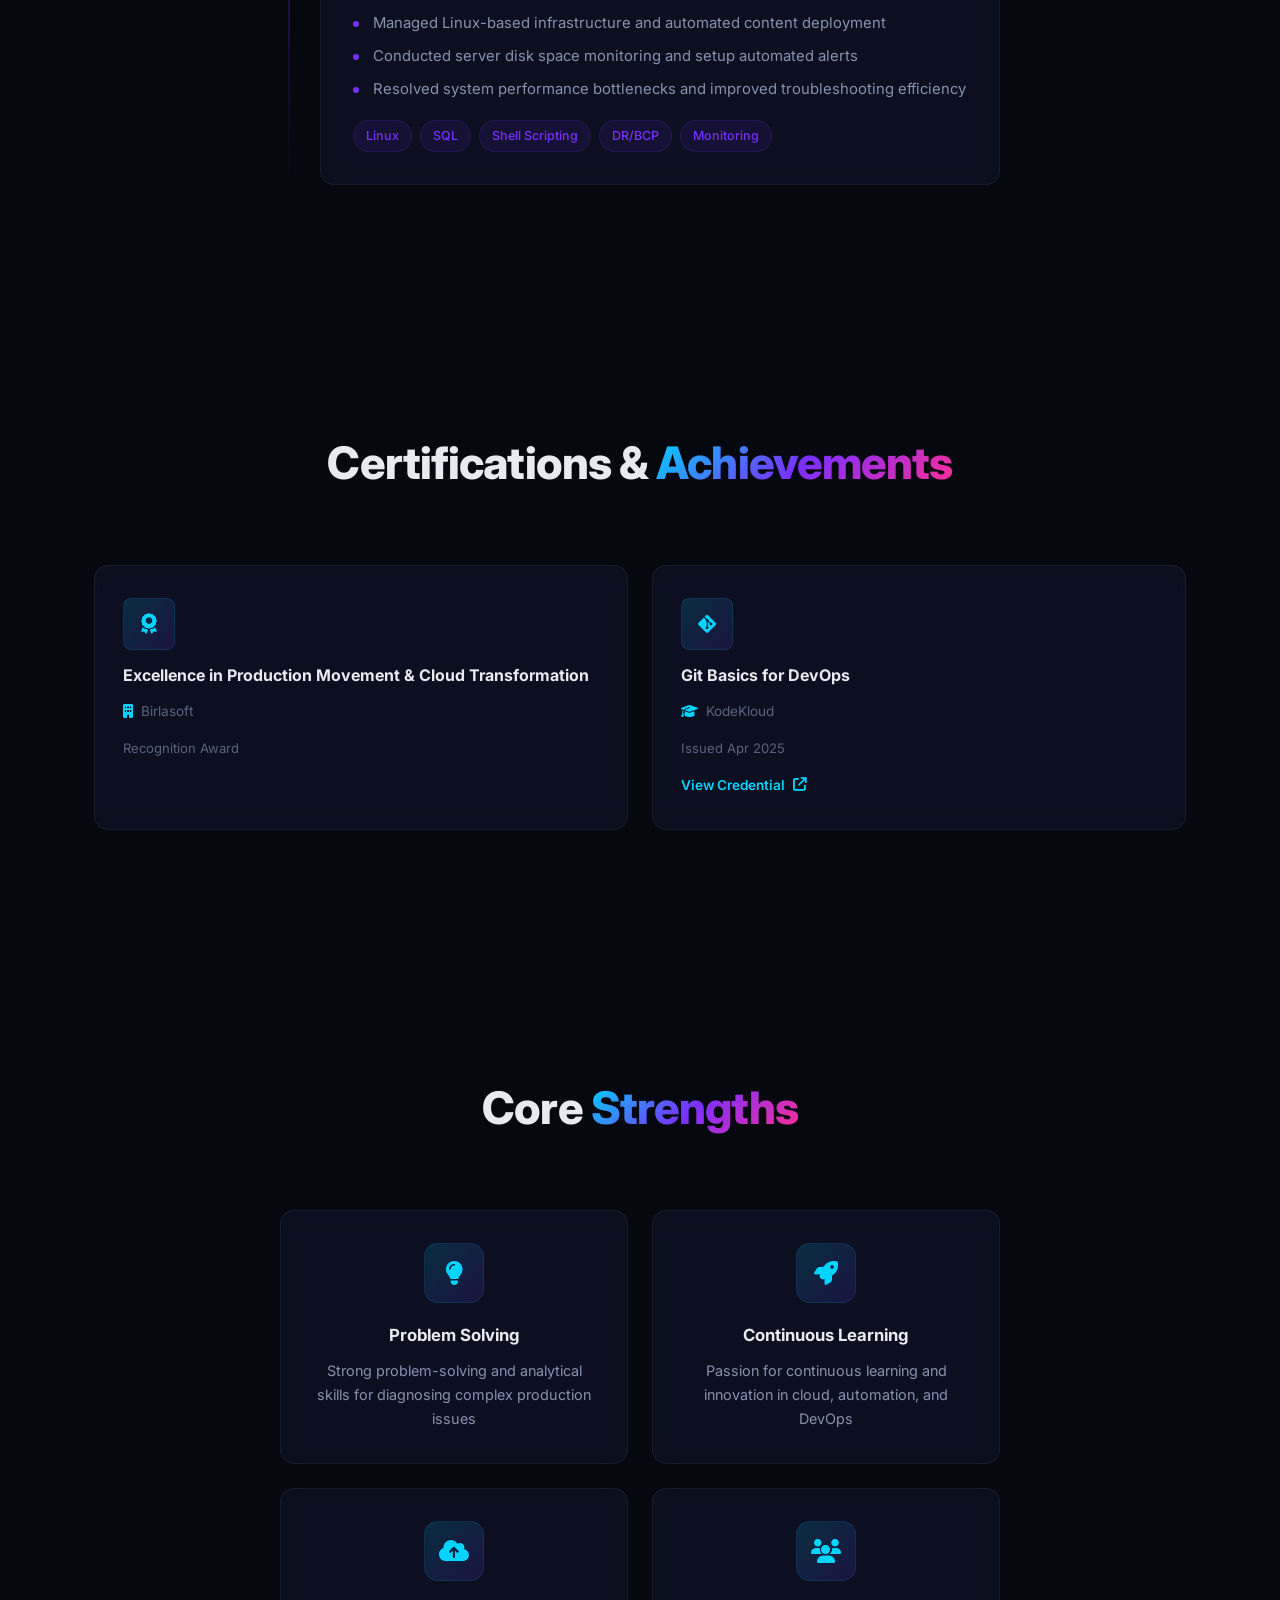
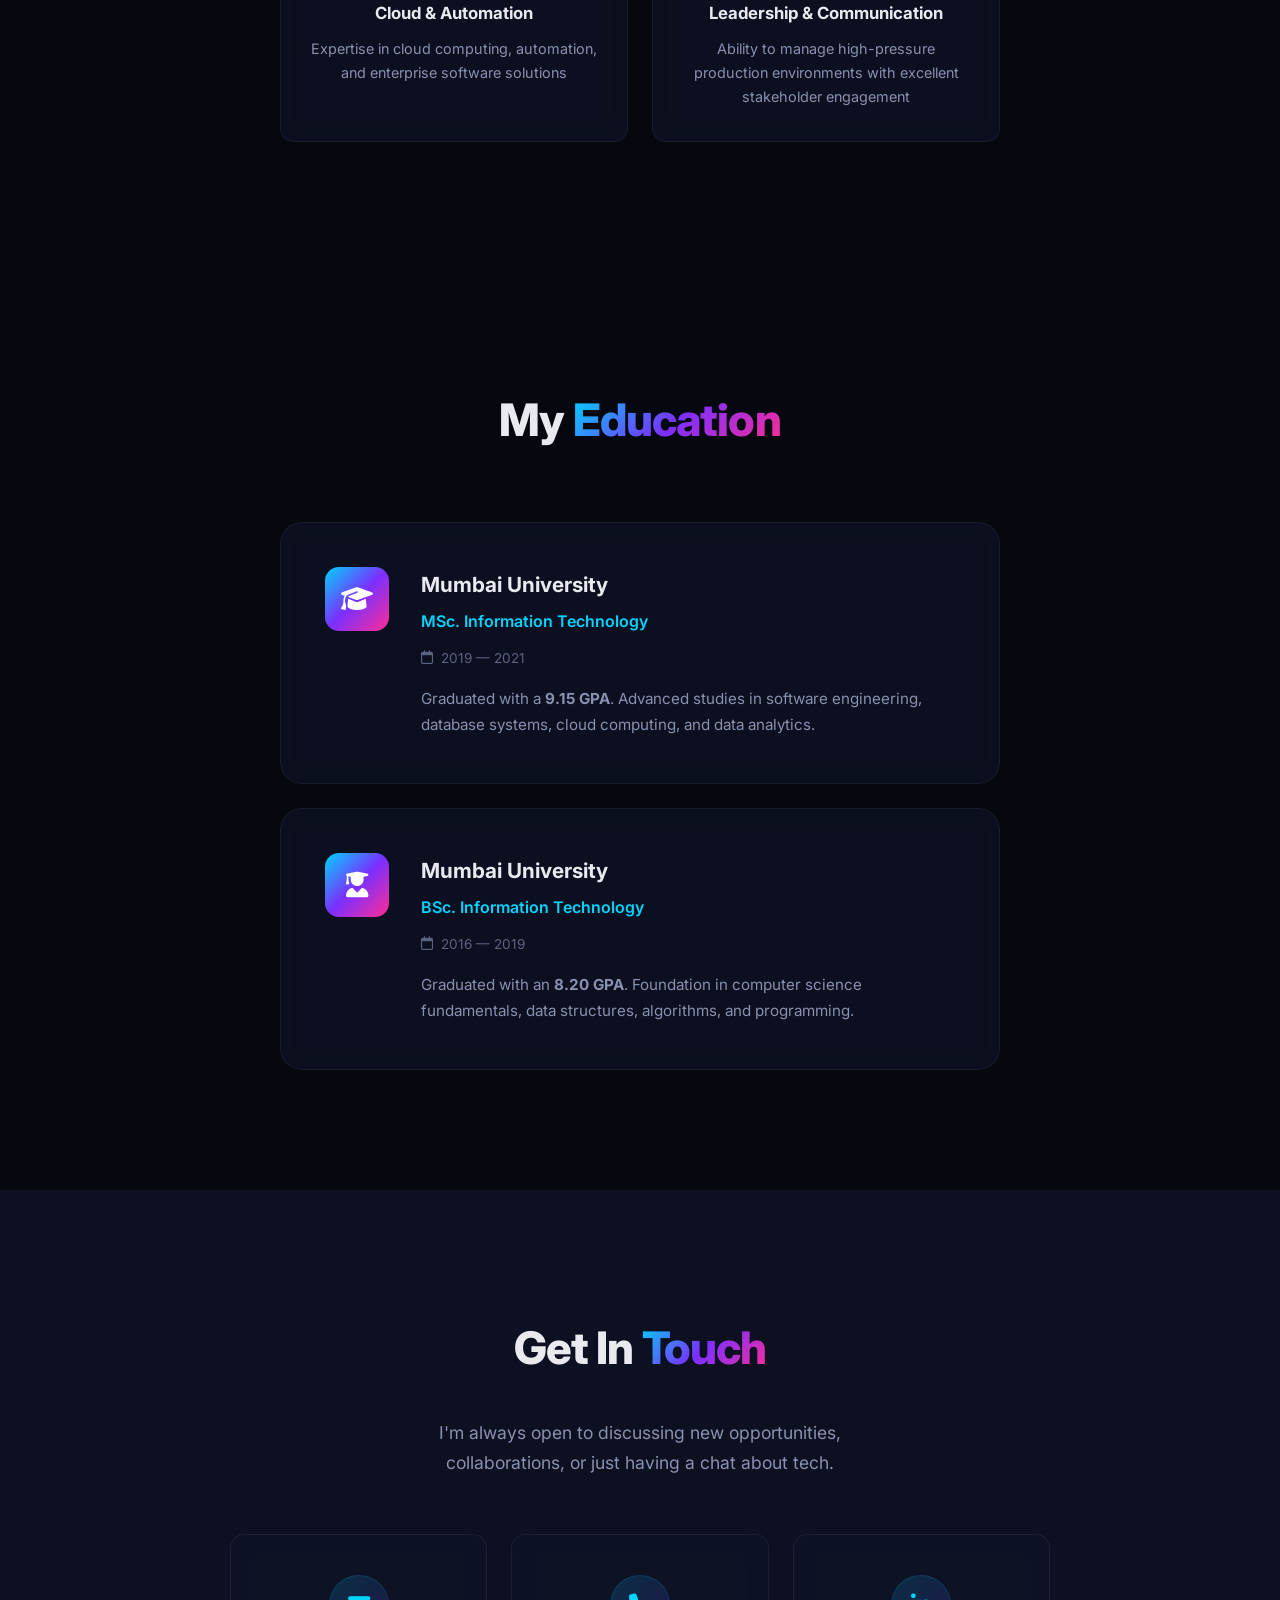
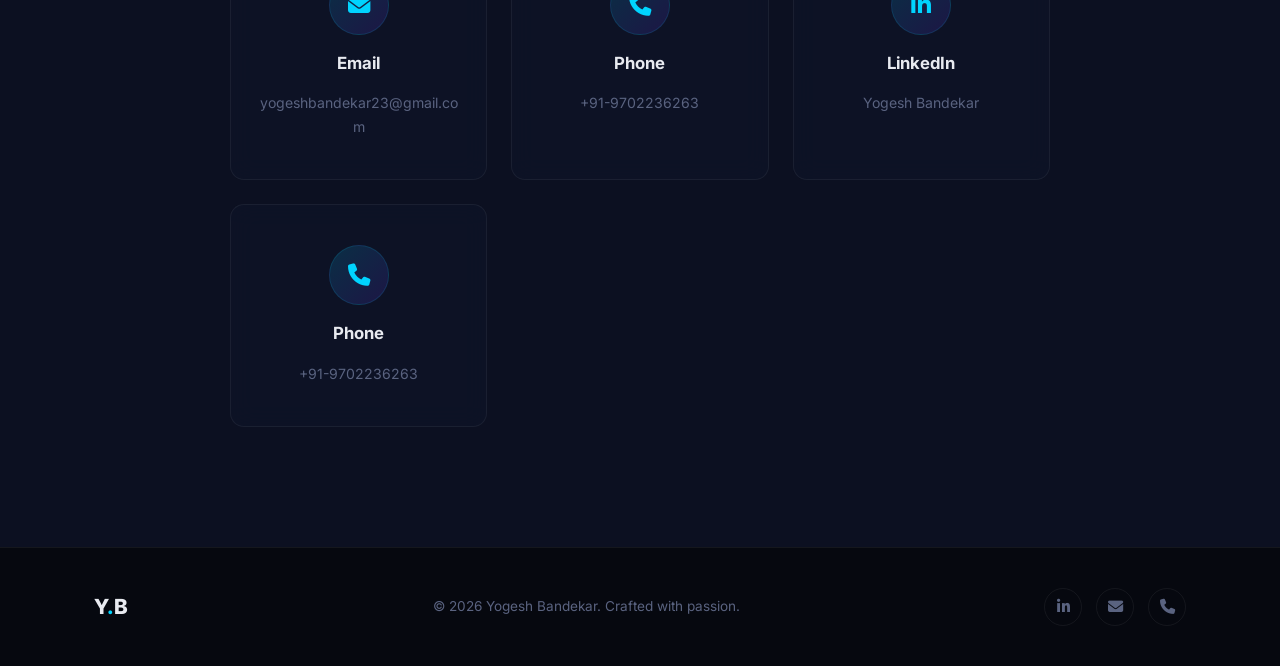
==== commit 35a85c50: "Merge branch 'main' of https://github.com/yogwah/yogeshbandekar" ====
--- a/index.html
+++ b/index.html
@@ -5,7 +5,7 @@
     <meta charset="UTF-8">
     <meta name="viewport" content="width=device-width, initial-scale=1.0">
     <meta name="description"
-        content="Yogesh Bandekar — Senior Software Engineer | 5+ years in enterprise solutions, cloud migration, DevOps, and production support at Birlasoft, CITI Technology & TCS.">
+        content="Yogesh Bandekar — Senior Application Support Engineer | 5+ years in production support, incident management, cloud migration (Azure/AWS), SQL, DevOps, and security compliance.">
     <title>Yogesh Bandekar | Portfolio</title>
     <link rel="preconnect" href="https://fonts.googleapis.com">
     <link rel="preconnect" href="https://fonts.gstatic.com" crossorigin>
@@ -50,8 +50,8 @@
                 <span class="typing-cursor">|</span>
             </div>
             <p class="hero-description">
-                5+ years designing enterprise-grade software, driving cloud migrations,
-                and delivering high-quality production support. Turning complex problems into scalable solutions.
+                Results-driven Senior Application Support Engineer with 5+ years of experience in managing
+                production environments, incident management, and ensuring high system availability.
             </p>
             <div class="hero-buttons">
                 <a href="#contact" class="btn btn-primary">
@@ -88,20 +88,21 @@
             <div class="about-grid">
                 <div class="about-text reveal">
                     <p>
-                        Accomplished and results-oriented <strong>Senior Software Engineer</strong> with over
-                        <strong>5+ years</strong> of progressive experience in designing and optimizing enterprise-grade
-                        software solutions, crafting complex database queries, and delivering high-quality
-                        application support at <strong>Birlasoft</strong>.
+                        Results-driven <strong>Senior Application Support Engineer</strong> with over
+                        <strong>5+ years</strong> of experience in managing production environments,
+                        incident management, and ensuring high system availability.
                     </p>
                     <p>
-                        I bring deep expertise in <strong>cloud migration</strong>, database administration,
-                        deployment strategies, <strong>VAPT security compliance</strong>, and IIS hardening.
-                        Recognized for swiftly diagnosing and resolving critical production issues, driving
-                        automation to improve operational efficiency.
+                        Expertise in <strong>SQL (MSSQL, Oracle)</strong> for data analysis and troubleshooting,
+                        along with hands-on experience in <strong>Azure and AWS</strong> cloud environments.
+                        Proven track record in resolving critical incidents within SLA, performing
+                        <strong>root cause analysis (RCA)</strong>, and driving deployment and automation improvements.
                     </p>
                     <p>
-                        Adept at collaborating across cross-functional teams and aligning technical solutions
-                        with organizational goals to support scalability, security, and long-term growth.
+                        Skilled in monitoring and alerting (<strong>Grafana</strong>), security compliance
+                        (<strong>VAPT, IIS hardening</strong>), and supporting audits in enterprise environments.
+                        Adept at collaborating across cross-functional teams to deliver reliable, scalable,
+                        and secure application solutions.
                     </p>
                 </div>
                 <div class="about-stats reveal">
@@ -114,7 +115,7 @@
                         <div class="stat-label">Companies</div>
                     </div>
                     <div class="stat-card">
-                        <div class="stat-number" data-target="8">0</div>
+                        <div class="stat-number" data-target="2">0</div>
                         <div class="stat-label">Certifications</div>
                     </div>
                     <div class="stat-card">
@@ -133,82 +134,107 @@
             <div class="skills-grid">
                 <div class="skill-category reveal">
                     <div class="skill-category-header">
-                        <i class="fa-solid fa-code"></i>
-                        <h3>Languages & Scripting</h3>
-                    </div>
-                    <div class="skill-tags">
-                        <span class="skill-tag">Python</span>
-                        <span class="skill-tag">Java</span>
-                        <span class="skill-tag">SQL</span>
-                        <span class="skill-tag">JavaScript</span>
-                        <span class="skill-tag">HTML</span>
-                        <span class="skill-tag">Shell Scripting</span>
-                        <span class="skill-tag">.NET / C#</span>
-                    </div>
-                </div>
-                <div class="skill-category reveal">
-                    <div class="skill-category-header">
-                        <i class="fa-solid fa-cloud"></i>
-                        <h3>Cloud & DevOps</h3>
-                    </div>
-                    <div class="skill-tags">
-                        <span class="skill-tag">AWS (EC2, S3)</span>
-                        <span class="skill-tag">Azure</span>
-                        <span class="skill-tag">Jenkins</span>
-                        <span class="skill-tag">Git</span>
-                        <span class="skill-tag">CI/CD</span>
-                    </div>
-                </div>
-                <div class="skill-category reveal">
-                    <div class="skill-category-header">
                         <i class="fa-solid fa-database"></i>
-                        <h3>Databases & Data</h3>
+                        <h3>Databases</h3>
                     </div>
                     <div class="skill-tags">
                         <span class="skill-tag">MSSQL</span>
                         <span class="skill-tag">Oracle</span>
                         <span class="skill-tag">MySQL</span>
-                        <span class="skill-tag">PostgreSQL</span>
-                        <span class="skill-tag">ETL Pipelines</span>
-                        <span class="skill-tag">PL/SQL</span>
+                    </div>
+                </div>
+                <div class="skill-category reveal">
+                    <div class="skill-category-header">
+                        <i class="fa-solid fa-cloud"></i>
+                        <h3>Cloud</h3>
+                    </div>
+                    <div class="skill-tags">
+                        <span class="skill-tag">Microsoft Azure</span>
+                        <span class="skill-tag">AWS (EC2, S3)</span>
+                    </div>
+                </div>
+                <div class="skill-category reveal">
+                    <div class="skill-category-header">
+                        <i class="fa-solid fa-code"></i>
+                        <h3>Programming & Scripting</h3>
+                    </div>
+                    <div class="skill-tags">
+                        <span class="skill-tag">SQL (hands-on)</span>
+                        <span class="skill-tag">Python (basic)</span>
+                        <span class="skill-tag">Shell Scripting (basic)</span>
+                        <span class="skill-tag">Java (basic)</span>
+                        <span class="skill-tag">C# / .NET (basic)</span>
+                    </div>
+                </div>
+                <div class="skill-category reveal">
+                    <div class="skill-category-header">
+                        <i class="fa-solid fa-chart-line"></i>
+                        <h3>Monitoring & Alerting</h3>
+                    </div>
+                    <div class="skill-tags">
+                        <span class="skill-tag">Grafana</span>
+                        <span class="skill-tag">Production Monitoring</span>
+                        <span class="skill-tag">Alert Handling</span>
+                        <span class="skill-tag">Power BI</span>
+                    </div>
+                </div>
+                <div class="skill-category reveal">
+                    <div class="skill-category-header">
+                        <i class="fa-solid fa-headset"></i>
+                        <h3>Application Support</h3>
+                    </div>
+                    <div class="skill-tags">
+                        <span class="skill-tag">Incident Management</span>
+                        <span class="skill-tag">Root Cause Analysis (RCA)</span>
+                        <span class="skill-tag">SLA Management</span>
+                        <span class="skill-tag">Production Support</span>
+                    </div>
+                </div>
+                <div class="skill-category reveal">
+                    <div class="skill-category-header">
+                        <i class="fa-solid fa-gears"></i>
+                        <h3>Deployment & Automation</h3>
+                    </div>
+                    <div class="skill-tags">
+                        <span class="skill-tag">Release Management</span>
+                        <span class="skill-tag">CI/CD Basics</span>
+                        <span class="skill-tag">Windows Batch Scripting</span>
                     </div>
                 </div>
                 <div class="skill-category reveal">
                     <div class="skill-category-header">
                         <i class="fa-solid fa-shield-halved"></i>
-                        <h3>Security & Compliance</h3>
+                        <h3>Security, Compliance & Audits</h3>
                     </div>
                     <div class="skill-tags">
                         <span class="skill-tag">IIS Hardening</span>
                         <span class="skill-tag">VAPT</span>
+                        <span class="skill-tag">Security Audits</span>
+                        <span class="skill-tag">Compliance Audits</span>
                         <span class="skill-tag">SSL</span>
-                        <span class="skill-tag">Firewalls</span>
-                        <span class="skill-tag">Data Management</span>
-                    </div>
-                </div>
-                <div class="skill-category reveal">
-                    <div class="skill-category-header">
-                        <i class="fa-solid fa-chart-line"></i>
-                        <h3>Monitoring & Analytics</h3>
-                    </div>
-                    <div class="skill-tags">
-                        <span class="skill-tag">Power BI</span>
-                        <span class="skill-tag">Grafana</span>
-                        <span class="skill-tag">Batch Automation</span>
-                        <span class="skill-tag">Linux Monitoring</span>
-                    </div>
-                </div>
-                <div class="skill-category reveal">
-                    <div class="skill-category-header">
-                        <i class="fa-solid fa-gears"></i>
-                        <h3>Tools & Collaboration</h3>
+                        <span class="skill-tag">Firewall Management</span>
+                    </div>
+                </div>
+                <div class="skill-category reveal">
+                    <div class="skill-category-header">
+                        <i class="fa-solid fa-ticket"></i>
+                        <h3>Ticketing & Collaboration</h3>
                     </div>
                     <div class="skill-tags">
                         <span class="skill-tag">ServiceNow</span>
-                        <span class="skill-tag">ITSM</span>
                         <span class="skill-tag">Jira</span>
                         <span class="skill-tag">Confluence</span>
-                        <span class="skill-tag">Linux</span>
+                        <span class="skill-tag">ITSM Tools</span>
+                    </div>
+                </div>
+                <div class="skill-category reveal">
+                    <div class="skill-category-header">
+                        <i class="fa-solid fa-desktop"></i>
+                        <h3>Operating Systems</h3>
+                    </div>
+                    <div class="skill-tags">
+                        <span class="skill-tag">Linux (Ubuntu)</span>
+                        <span class="skill-tag">Windows</span>
                     </div>
                 </div>
             </div>
@@ -224,7 +250,7 @@
                     <div class="timeline-marker"></div>
                     <div class="timeline-content">
                         <div class="timeline-header">
-                            <h3>Senior Software Engineer</h3>
+                            <h3>Senior Application Support Engineer</h3>
                             <span class="timeline-company">Birlasoft</span>
                         </div>
                         <p class="timeline-client"><i class="fa-solid fa-building"></i> SBI Mutual Fund — Application
@@ -236,20 +262,23 @@
                             <li>Modernized applications and successfully migrated Oracle 12c to 19c</li>
                             <li>Executed deployments across DEV, QA, UAT, and PROD environments following change
                                 management processes</li>
-                            <li>Provided L2 production application support, resolving incidents within defined SLA
-                                timelines</li>
-                            <li>Led cloud migration for multiple enterprise applications from on-premise to Azure with
-                                minimal downtime</li>
+                            <li>Provided L2 production application support, resolving incidents and service requests
+                                within defined SLA timelines</li>
+                            <li>Led cloud migration for multiple enterprise applications from on-premise to Azure,
+                                ensuring minimal downtime</li>
                             <li>Developed automation scripts to improve deployment efficiency</li>
-                            <li>Enhanced ETL workflows and optimized file processing pipelines</li>
+                            <li>Managed ETL job execution and file processing workflows efficiently</li>
                             <li>Troubleshot application issues using MSSQL, SQL, and PL/SQL queries for data validation
-                            </li>
+                                and issue analysis</li>
                             <li>Collaborated with vendors and ensured VAPT security compliance</li>
-                            <li>Completed IIS hardening and optimized system performance tuning</li>
-                            <li>Led DR/BCP configurations ensuring uninterrupted application availability</li>
+                            <li>Performed IIS hardening and enhanced system security</li>
+                            <li>Worked directly with business stakeholders to ensure timely issue resolution</li>
+                            <li>Led DR/BCP configurations and ensured seamless execution, maintaining uninterrupted
+                                application availability</li>
+                            <li>Reduced application downtime by 20–30% through proactive monitoring and RCA</li>
                         </ul>
                         <div class="timeline-tags">
-                            <span>Azure</span><span>Oracle</span><span>MSSQL</span><span>ETL</span><span>VAPT</span><span>IIS</span>
+                            <span>Azure</span><span>Oracle</span><span>MSSQL</span><span>ETL</span><span>VAPT</span><span>IIS</span><span>DR/BCP</span><span>RCA</span>
                         </div>
                     </div>
                 </div>
@@ -265,9 +294,9 @@
                         </span>
                         <ul class="timeline-details">
                             <li>Provided end-to-end production support for mission-critical enterprise applications</li>
-                            <li>Delivered L2 production support, resolving incidents and service requests within SLA
-                            </li>
-                            <li>Executed AWS-based data pipelines and Power BI dashboards</li>
+                            <li>Provided L2 production application support, resolving incidents and service requests
+                                within defined SLA timelines</li>
+                            <li>Executing AWS-based data pipelines and Power BI dashboards</li>
                             <li>Improved database performance and enhanced MSSQL query optimization</li>
                             <li>Ensured security compliance by implementing effective access control measures</li>
                             <li>Automated ticket resolution processes, increasing operational efficiency</li>
@@ -293,11 +322,14 @@
                             <li>Developed SQL-based reports to extract meaningful business insights</li>
                             <li>Implemented Linux server monitoring and system troubleshooting solutions</li>
                             <li>Led cross-team collaborations to resolve critical production issues</li>
-                            <li>Led DR/BCP configurations ensuring uninterrupted application availability</li>
+                            <li>Led DR/BCP configurations and ensured seamless execution, maintaining uninterrupted
+                                application availability</li>
                             <li>Managed Linux-based infrastructure and automated content deployment</li>
+                            <li>Conducted server disk space monitoring and setup automated alerts</li>
+                            <li>Resolved system performance bottlenecks and improved troubleshooting efficiency</li>
                         </ul>
                         <div class="timeline-tags">
-                            <span>Linux</span><span>SQL</span><span>Shell Scripting</span><span>DR/BCP</span>
+                            <span>Linux</span><span>SQL</span><span>Shell Scripting</span><span>DR/BCP</span><span>Monitoring</span>
                         </div>
                     </div>
                 </div>
@@ -308,37 +340,13 @@
     <!-- ═══════════════ CERTIFICATIONS ═══════════════ -->
     <section class="section certifications" id="certifications">
         <div class="container">
-            <h2 class="section-title reveal">My <span class="gradient-text">Certifications</span></h2>
+            <h2 class="section-title reveal">Certifications & <span class="gradient-text">Achievements</span></h2>
             <div class="cert-grid">
                 <div class="cert-card reveal">
-                    <div class="cert-icon"><i class="fa-solid fa-brain"></i></div>
-                    <h3>Gen AI Agents: Transform Your Organization</h3>
-                    <span class="cert-provider"><i class="fa-brands fa-google"></i> Google Cloud</span>
-                    <span class="cert-date">Issued Jul 2025</span>
-                    <a href="https://www.coursera.org/account/accomplishments/verify/MEAFRTA54I8R" target="_blank"
-                        class="cert-link">
-                        View Credential <i class="fa-solid fa-arrow-up-right-from-square"></i>
-                    </a>
-                </div>
-                <div class="cert-card reveal">
-                    <div class="cert-icon"><i class="fa-solid fa-wand-magic-sparkles"></i></div>
-                    <h3>Gen AI: Beyond the Chatbot</h3>
-                    <span class="cert-provider"><i class="fa-brands fa-google"></i> Google Cloud</span>
-                    <span class="cert-date">Issued Jul 2025</span>
-                    <a href="https://www.coursera.org/account/accomplishments/verify/SFR3W7KGQWZ3" target="_blank"
-                        class="cert-link">
-                        View Credential <i class="fa-solid fa-arrow-up-right-from-square"></i>
-                    </a>
-                </div>
-                <div class="cert-card reveal">
-                    <div class="cert-icon"><i class="fa-solid fa-server"></i></div>
-                    <h3>DevOps Prerequisite Course</h3>
-                    <span class="cert-provider"><i class="fa-solid fa-graduation-cap"></i> KodeKloud</span>
-                    <span class="cert-date">Issued Mar 2025</span>
-                    <a href="https://www.coursera.org/account/accomplishments/verify/JO8961ETZSQC" target="_blank"
-                        class="cert-link">
-                        View Credential <i class="fa-solid fa-arrow-up-right-from-square"></i>
-                    </a>
+                    <div class="cert-icon"><i class="fa-solid fa-award"></i></div>
+                    <h3>Excellence in Production Movement & Cloud Transformation</h3>
+                    <span class="cert-provider"><i class="fa-solid fa-building"></i> Birlasoft</span>
+                    <span class="cert-date">Recognition Award</span>
                 </div>
                 <div class="cert-card reveal">
                     <div class="cert-icon"><i class="fa-brands fa-git-alt"></i></div>
@@ -350,25 +358,34 @@
                         View Credential <i class="fa-solid fa-arrow-up-right-from-square"></i>
                     </a>
                 </div>
-                <div class="cert-card reveal">
-                    <div class="cert-icon"><i class="fa-solid fa-gears"></i></div>
-                    <h3>Jenkins for Beginners</h3>
-                    <span class="cert-provider"><i class="fa-solid fa-graduation-cap"></i> KodeKloud</span>
-                    <span class="cert-date">Issued May 2025</span>
-                    <a href="https://www.coursera.org/account/accomplishments/verify/UQWJSK7CLF8F" target="_blank"
-                        class="cert-link">
-                        View Credential <i class="fa-solid fa-arrow-up-right-from-square"></i>
-                    </a>
-                </div>
-                <div class="cert-card reveal">
-                    <div class="cert-icon"><i class="fa-solid fa-chart-pie"></i></div>
-                    <h3>Getting Started with Power BI Desktop</h3>
-                    <span class="cert-provider"><i class="fa-solid fa-graduation-cap"></i> Coursera</span>
-                    <span class="cert-date">Issued Jun 2024</span>
-                    <a href="https://www.coursera.org/account/accomplishments/records/3FJYEXP4ET6M" target="_blank"
-                        class="cert-link">
-                        View Credential <i class="fa-solid fa-arrow-up-right-from-square"></i>
-                    </a>
+            </div>
+        </div>
+    </section>
+
+    <!-- ═══════════════ CORE STRENGTHS ═══════════════ -->
+    <section class="section strengths" id="strengths">
+        <div class="container">
+            <h2 class="section-title reveal">Core <span class="gradient-text">Strengths</span></h2>
+            <div class="strengths-grid">
+                <div class="strength-card reveal">
+                    <div class="strength-icon"><i class="fa-solid fa-lightbulb"></i></div>
+                    <h3>Problem Solving</h3>
+                    <p>Strong problem-solving and analytical skills for diagnosing complex production issues</p>
+                </div>
+                <div class="strength-card reveal">
+                    <div class="strength-icon"><i class="fa-solid fa-rocket"></i></div>
+                    <h3>Continuous Learning</h3>
+                    <p>Passion for continuous learning and innovation in cloud, automation, and DevOps</p>
+                </div>
+                <div class="strength-card reveal">
+                    <div class="strength-icon"><i class="fa-solid fa-cloud-arrow-up"></i></div>
+                    <h3>Cloud & Automation</h3>
+                    <p>Expertise in cloud computing, automation, and enterprise software solutions</p>
+                </div>
+                <div class="strength-card reveal">
+                    <div class="strength-icon"><i class="fa-solid fa-users"></i></div>
+                    <h3>Leadership & Communication</h3>
+                    <p>Ability to manage high-pressure production environments with excellent stakeholder engagement</p>
                 </div>
             </div>
         </div>
@@ -421,6 +438,11 @@
                     <h3>Email</h3>
                     <p class="email-text">[click to reveal]</p>
                 </a>
+                <a href="tel:+919702236263" class="contact-card reveal">
+                    <div class="contact-icon"><i class="fa-solid fa-phone"></i></div>
+                    <h3>Phone</h3>
+                    <p>+91-9702236263</p>
+                </a>
                 <a href="https://www.linkedin.com/in/yogesh-bandekar-4b1024220/" target="_blank"
                     class="contact-card reveal">
                     <div class="contact-icon"><i class="fa-brands fa-linkedin-in"></i></div>
@@ -456,4 +478,4 @@
     <script src="script.js"></script>
 </body>
 
-</html>+</html>
--- a/style.css
+++ b/style.css
@@ -764,7 +764,7 @@
 /* ── Certifications ─────────────────────────── */
 .cert-grid {
     display: grid;
-    grid-template-columns: repeat(3, 1fr);
+    grid-template-columns: repeat(2, 1fr);
     gap: 24px;
 }
 
@@ -903,6 +903,61 @@
     font-size: 0.95rem;
     color: var(--text-secondary);
     line-height: 1.75;
+}
+
+/* ── Contact Section ────────────────────────── */
+
+/* ── Core Strengths ────────────────────────── */
+.strengths-grid {
+    display: grid;
+    grid-template-columns: repeat(2, 1fr);
+    gap: 24px;
+    max-width: 720px;
+    margin: 0 auto;
+}
+
+.strength-card {
+    background: var(--bg-card);
+    border: 1px solid var(--border-color);
+    border-radius: var(--radius-md);
+    padding: 32px 28px;
+    backdrop-filter: blur(12px);
+    transition: var(--transition-med);
+    text-align: center;
+}
+
+.strength-card:hover {
+    border-color: var(--border-glow);
+    background: var(--bg-card-hover);
+    transform: translateY(-6px);
+    box-shadow: var(--shadow-glow);
+}
+
+.strength-icon {
+    width: 60px;
+    height: 60px;
+    border-radius: var(--radius-md);
+    background: var(--gradient-subtle);
+    border: 1px solid rgba(0, 212, 255, 0.1);
+    display: flex;
+    align-items: center;
+    justify-content: center;
+    font-size: 1.5rem;
+    color: var(--accent-cyan);
+    margin: 0 auto 18px;
+}
+
+.strength-card h3 {
+    font-size: 1.05rem;
+    font-weight: 700;
+    color: var(--text-primary);
+    margin-bottom: 10px;
+}
+
+.strength-card p {
+    font-size: 0.9rem;
+    color: var(--text-secondary);
+    line-height: 1.65;
 }
 
 /* ── Contact Section ────────────────────────── */
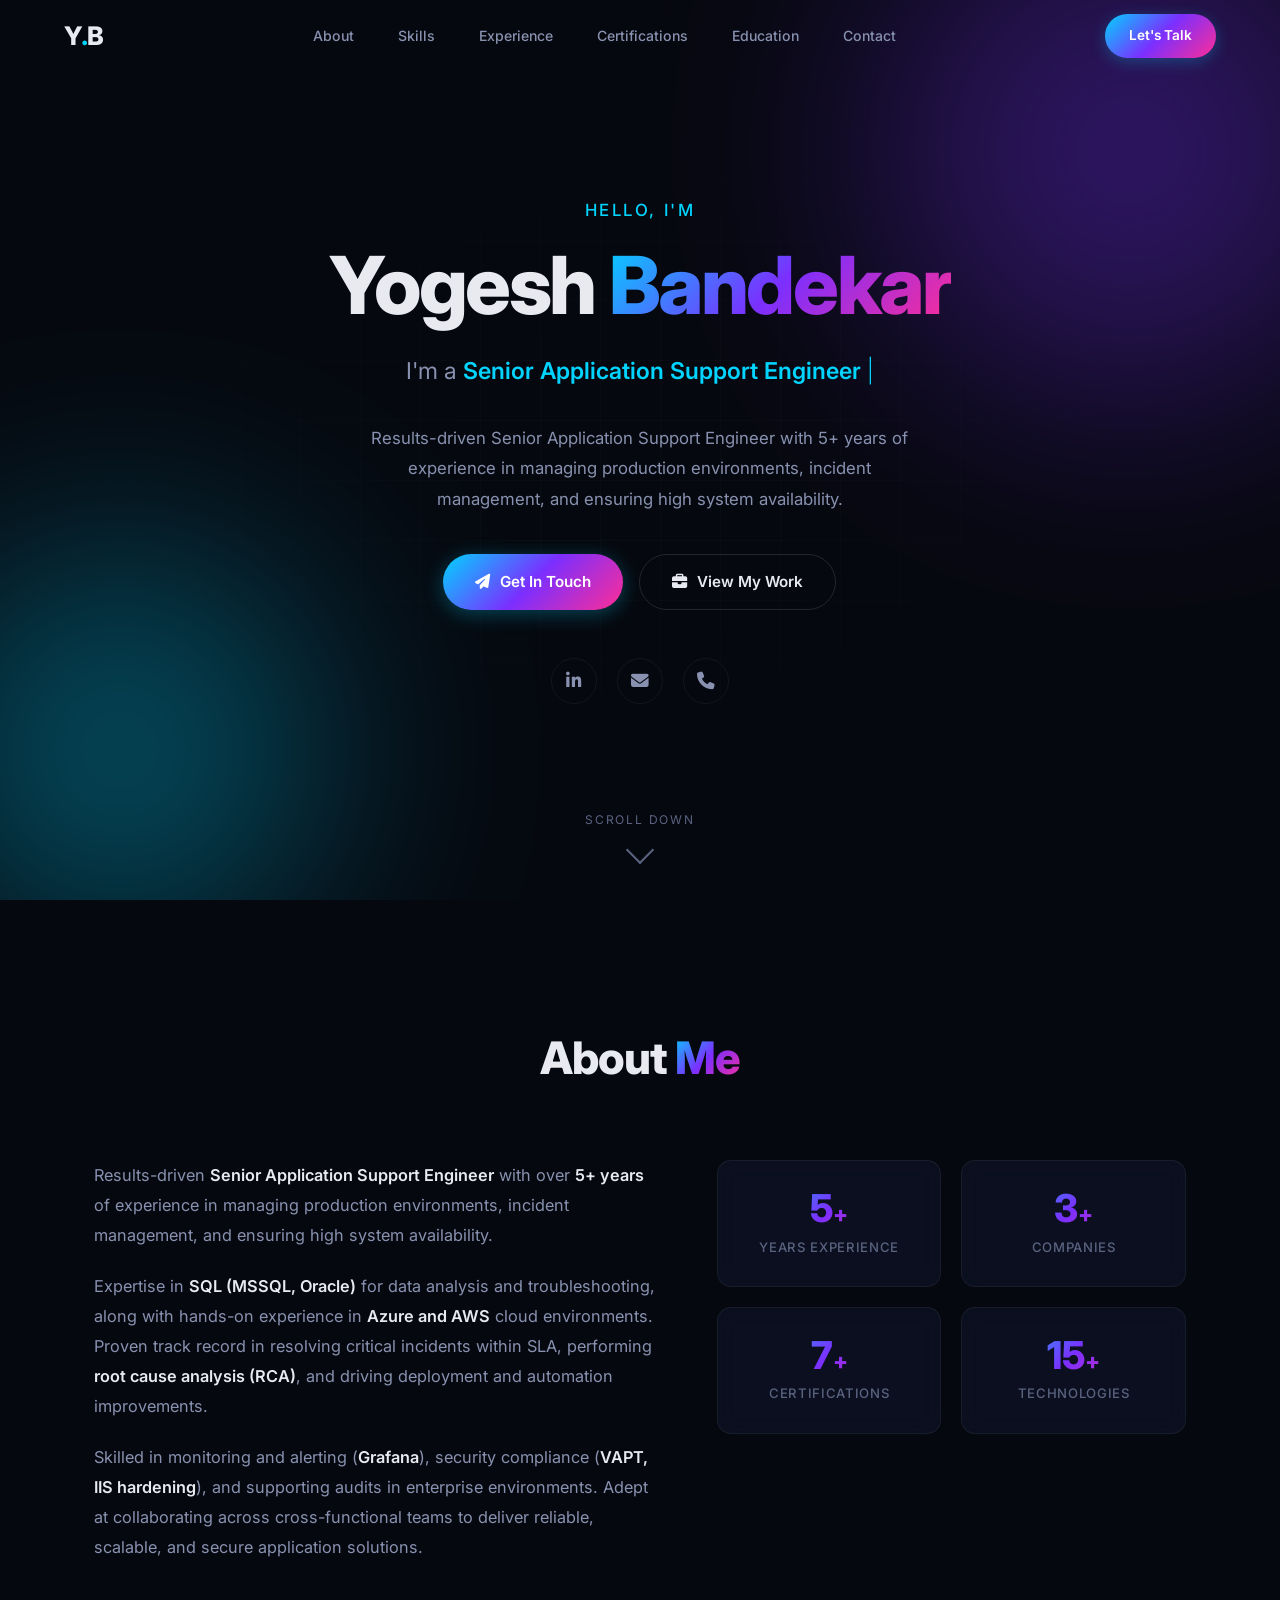
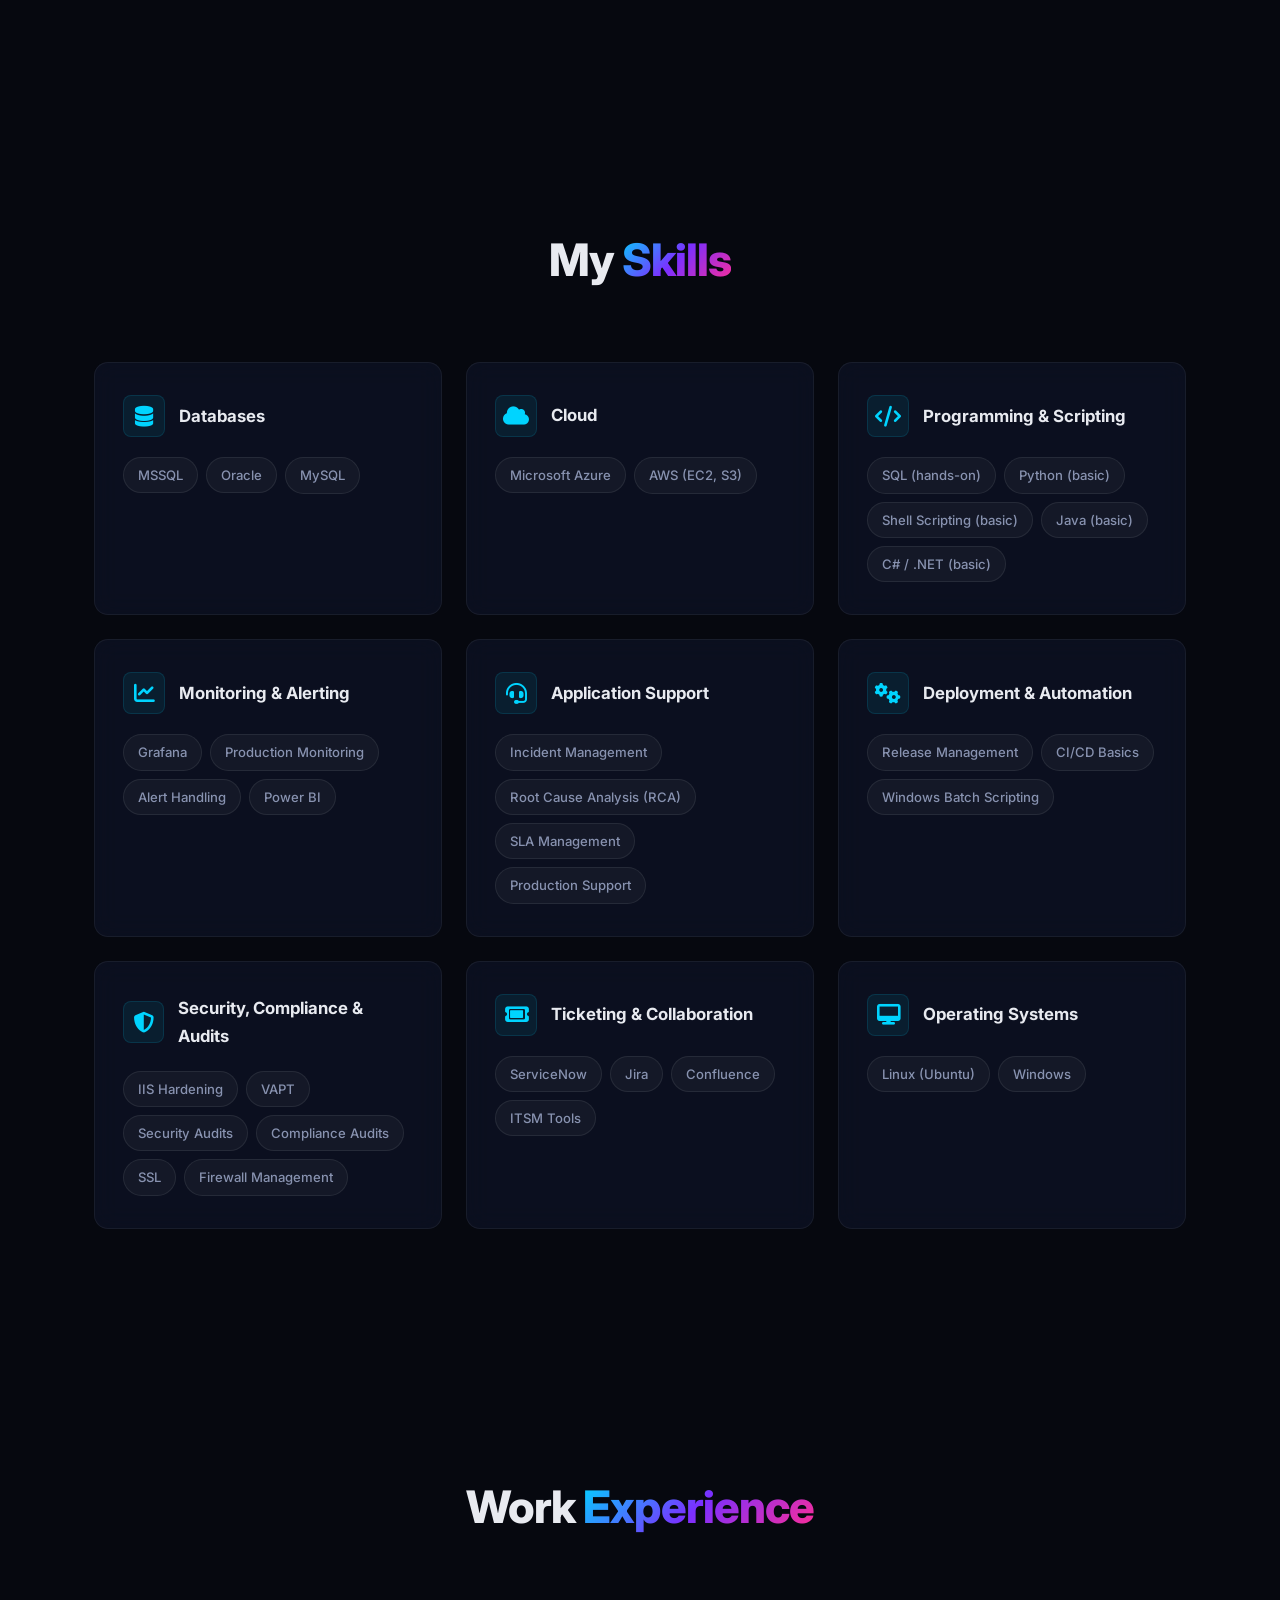
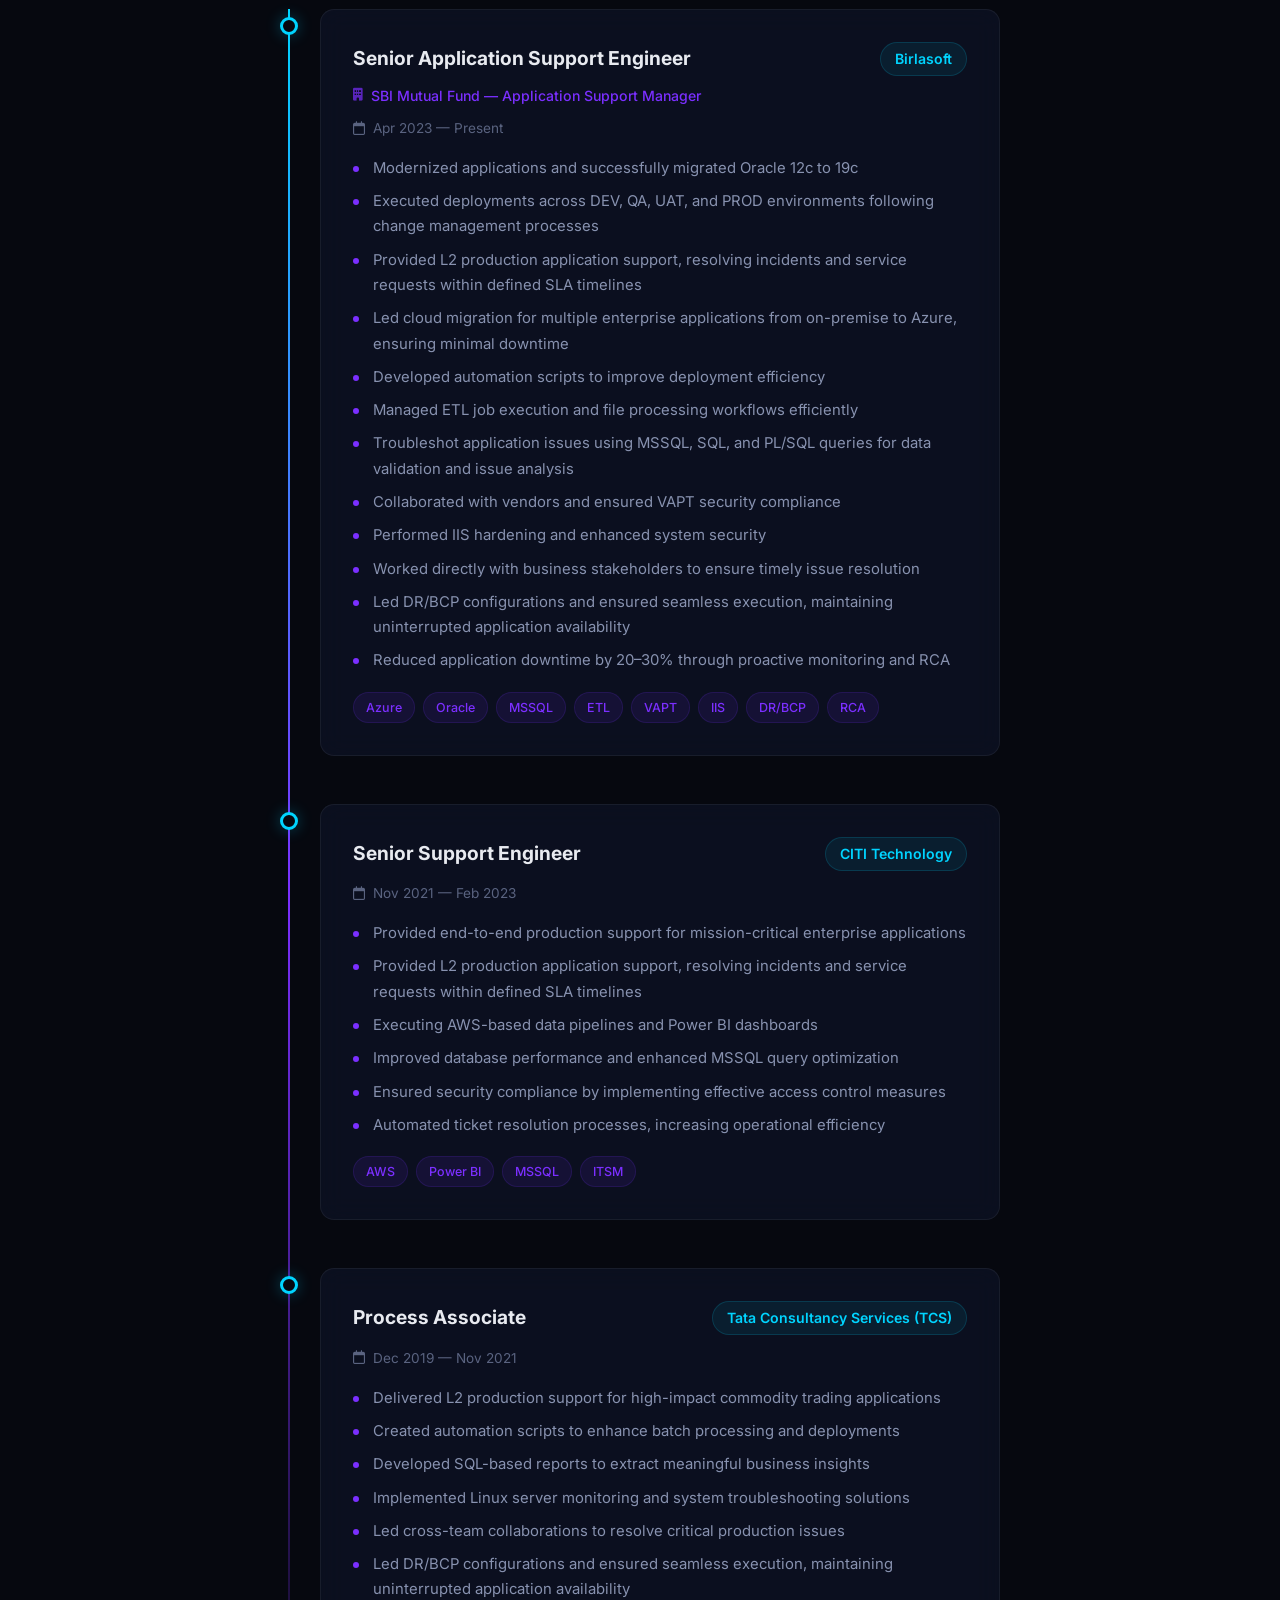
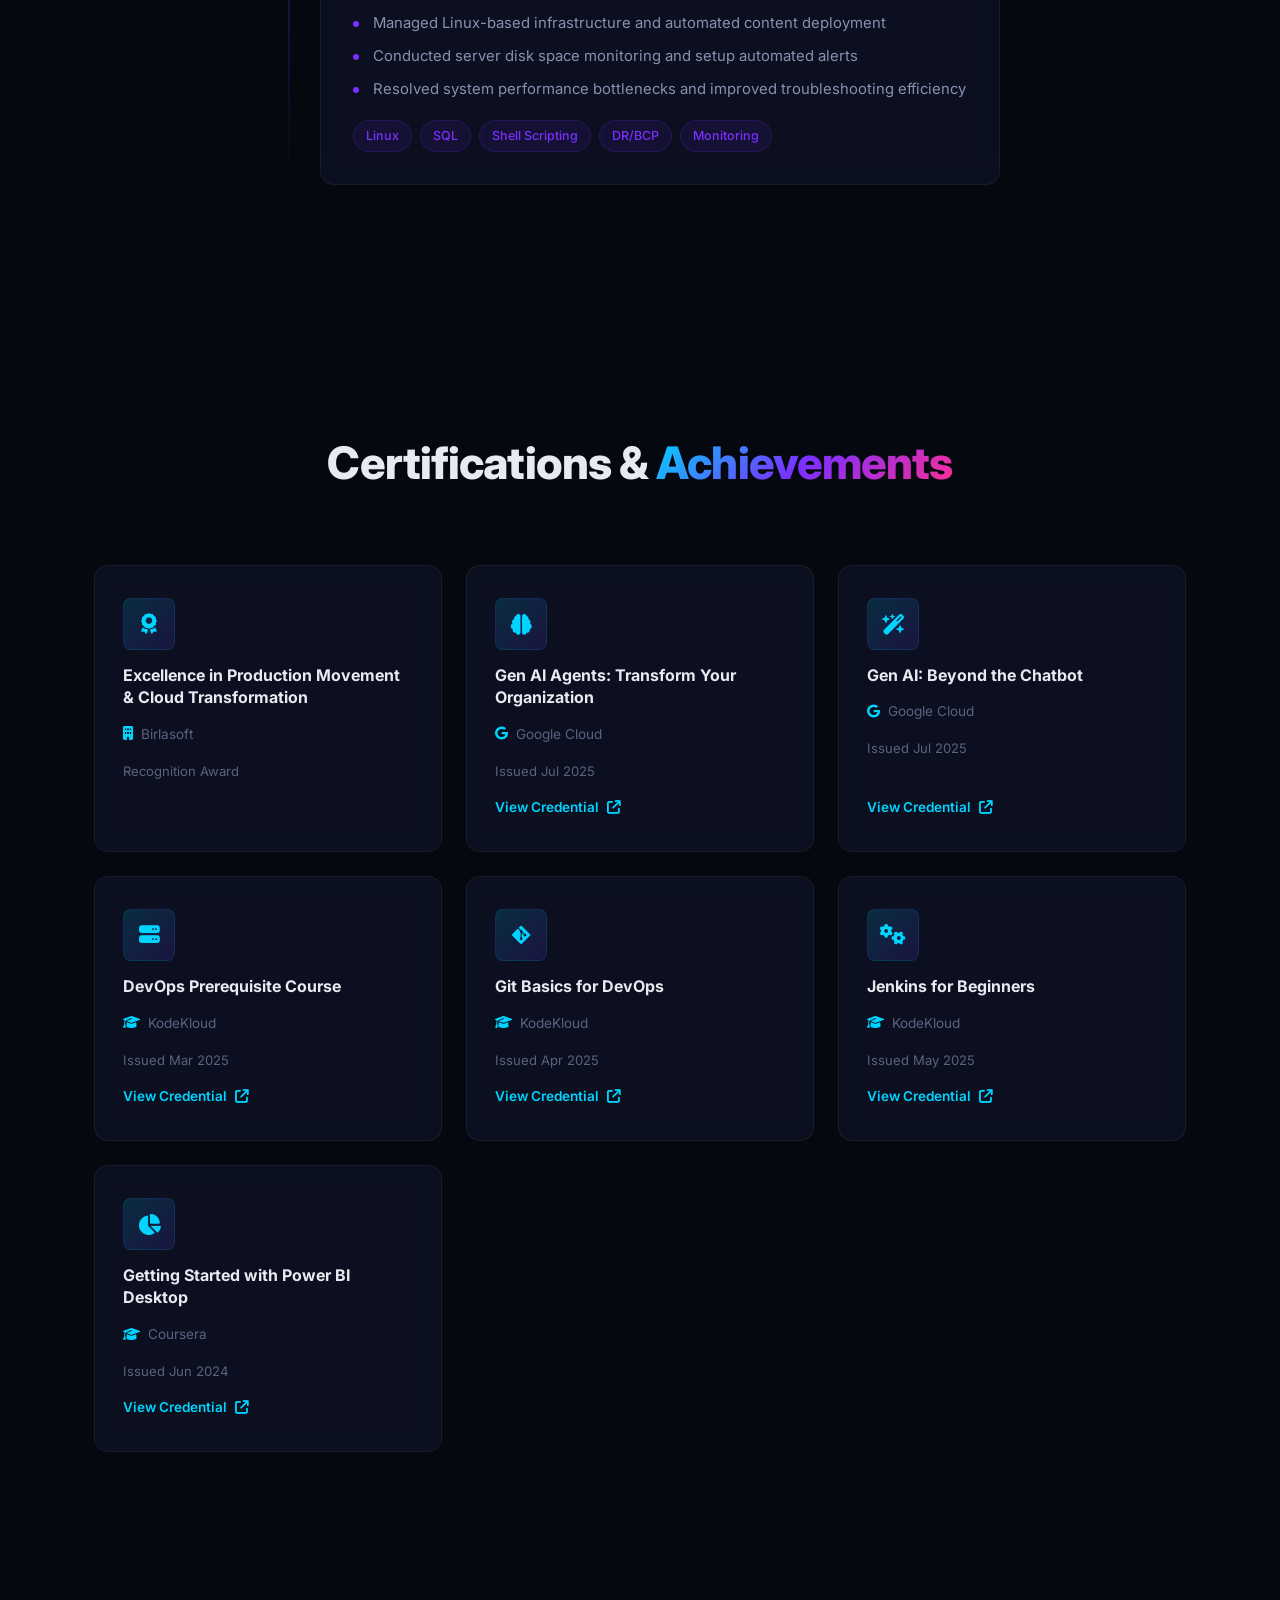
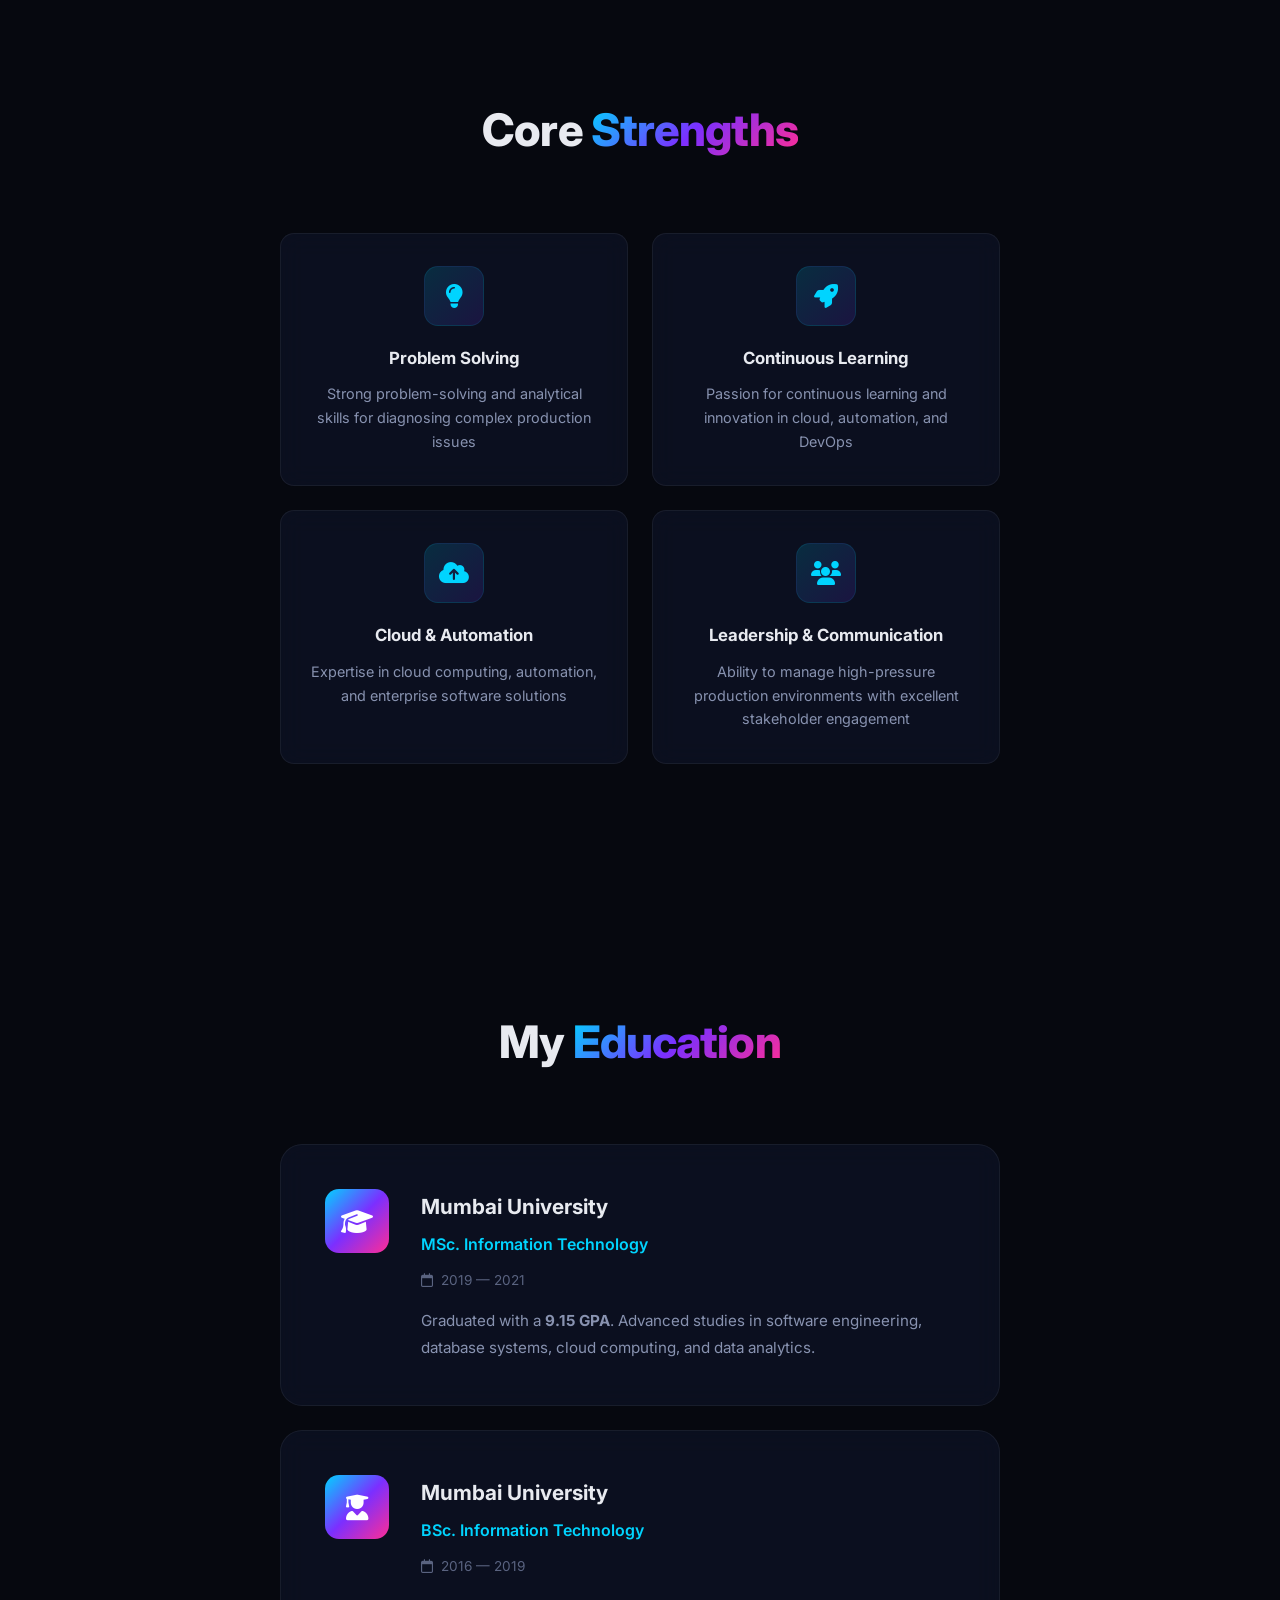
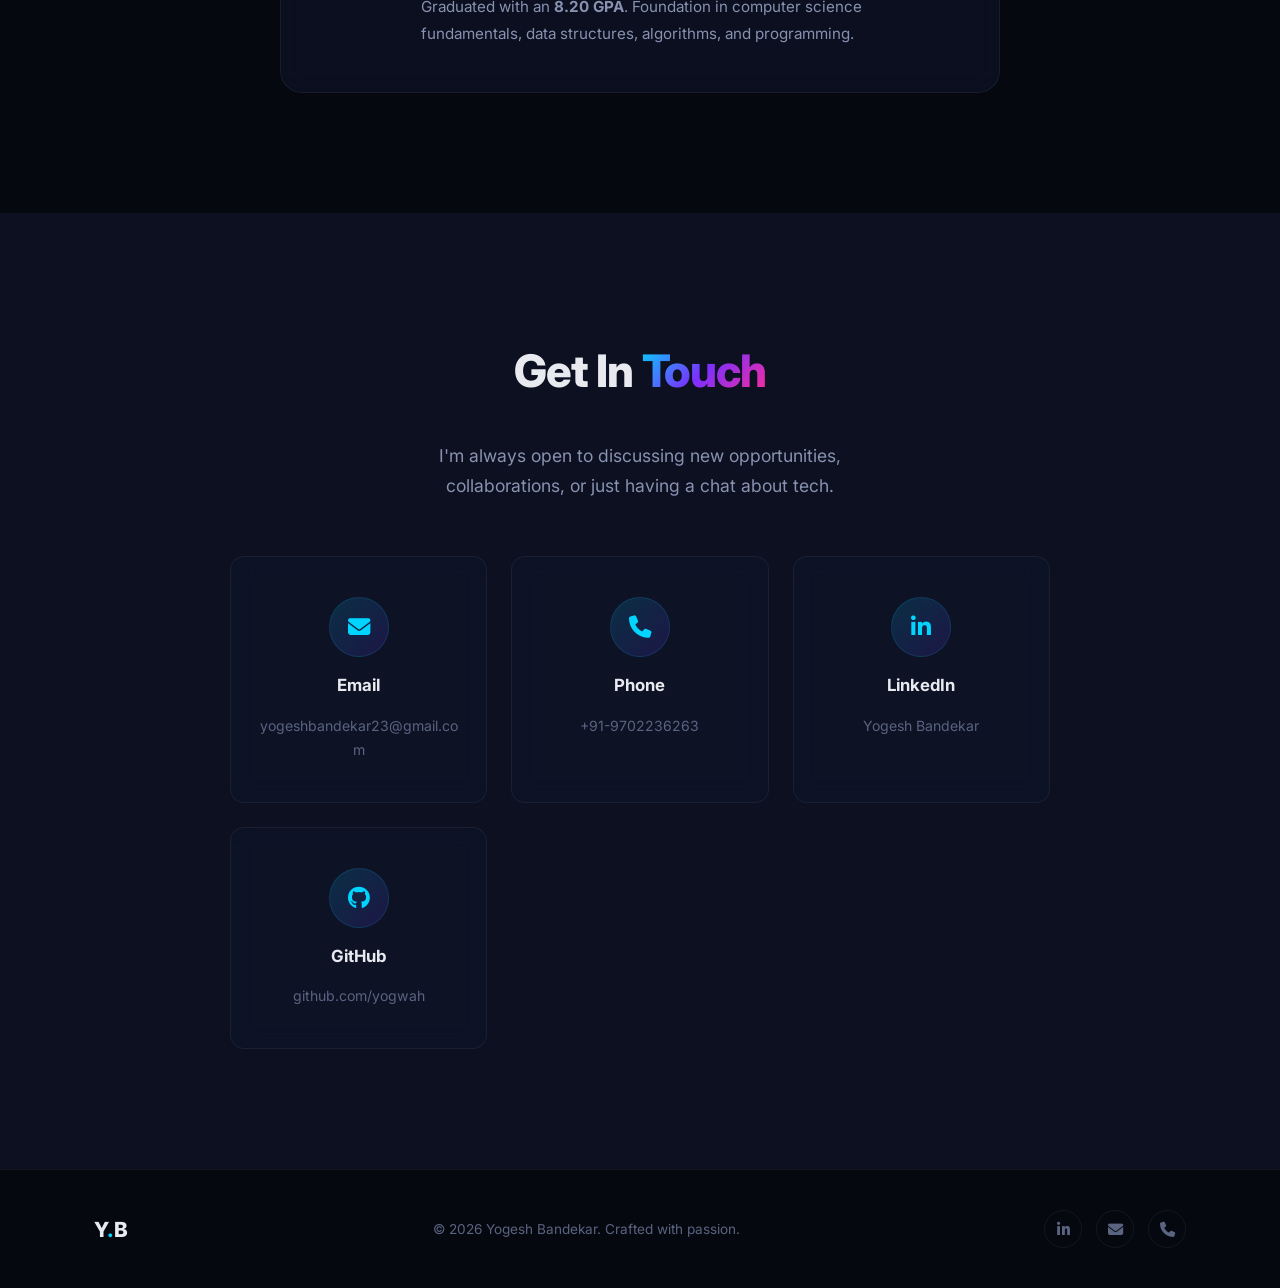
==== commit 95562320: "Add all 7 LinkedIn certifications, fix contact duplicates" ====
--- a/index.html
+++ b/index.html
@@ -115,7 +115,7 @@
                         <div class="stat-label">Companies</div>
                     </div>
                     <div class="stat-card">
-                        <div class="stat-number" data-target="2">0</div>
+                        <div class="stat-number" data-target="7">0</div>
                         <div class="stat-label">Certifications</div>
                     </div>
                     <div class="stat-card">
@@ -349,11 +349,61 @@
                     <span class="cert-date">Recognition Award</span>
                 </div>
                 <div class="cert-card reveal">
+                    <div class="cert-icon"><i class="fa-solid fa-brain"></i></div>
+                    <h3>Gen AI Agents: Transform Your Organization</h3>
+                    <span class="cert-provider"><i class="fa-brands fa-google"></i> Google Cloud</span>
+                    <span class="cert-date">Issued Jul 2025</span>
+                    <a href="https://www.coursera.org/account/accomplishments/verify/MEAFRTA54I8R" target="_blank"
+                        class="cert-link">
+                        View Credential <i class="fa-solid fa-arrow-up-right-from-square"></i>
+                    </a>
+                </div>
+                <div class="cert-card reveal">
+                    <div class="cert-icon"><i class="fa-solid fa-wand-magic-sparkles"></i></div>
+                    <h3>Gen AI: Beyond the Chatbot</h3>
+                    <span class="cert-provider"><i class="fa-brands fa-google"></i> Google Cloud</span>
+                    <span class="cert-date">Issued Jul 2025</span>
+                    <a href="https://www.coursera.org/account/accomplishments/verify/SFR3W7KGQWZ3" target="_blank"
+                        class="cert-link">
+                        View Credential <i class="fa-solid fa-arrow-up-right-from-square"></i>
+                    </a>
+                </div>
+                <div class="cert-card reveal">
+                    <div class="cert-icon"><i class="fa-solid fa-server"></i></div>
+                    <h3>DevOps Prerequisite Course</h3>
+                    <span class="cert-provider"><i class="fa-solid fa-graduation-cap"></i> KodeKloud</span>
+                    <span class="cert-date">Issued Mar 2025</span>
+                    <a href="https://www.coursera.org/account/accomplishments/verify/JO8961ETZSQC" target="_blank"
+                        class="cert-link">
+                        View Credential <i class="fa-solid fa-arrow-up-right-from-square"></i>
+                    </a>
+                </div>
+                <div class="cert-card reveal">
                     <div class="cert-icon"><i class="fa-brands fa-git-alt"></i></div>
                     <h3>Git Basics for DevOps</h3>
                     <span class="cert-provider"><i class="fa-solid fa-graduation-cap"></i> KodeKloud</span>
                     <span class="cert-date">Issued Apr 2025</span>
                     <a href="https://www.coursera.org/account/accomplishments/verify/ZFDECGK8RQHM" target="_blank"
+                        class="cert-link">
+                        View Credential <i class="fa-solid fa-arrow-up-right-from-square"></i>
+                    </a>
+                </div>
+                <div class="cert-card reveal">
+                    <div class="cert-icon"><i class="fa-solid fa-gears"></i></div>
+                    <h3>Jenkins for Beginners</h3>
+                    <span class="cert-provider"><i class="fa-solid fa-graduation-cap"></i> KodeKloud</span>
+                    <span class="cert-date">Issued May 2025</span>
+                    <a href="https://www.coursera.org/account/accomplishments/verify/UQWJSK7CLF8F" target="_blank"
+                        class="cert-link">
+                        View Credential <i class="fa-solid fa-arrow-up-right-from-square"></i>
+                    </a>
+                </div>
+                <div class="cert-card reveal">
+                    <div class="cert-icon"><i class="fa-solid fa-chart-pie"></i></div>
+                    <h3>Getting Started with Power BI Desktop</h3>
+                    <span class="cert-provider"><i class="fa-solid fa-graduation-cap"></i> Coursera</span>
+                    <span class="cert-date">Issued Jun 2024</span>
+                    <a href="https://www.coursera.org/account/accomplishments/records/3FJYEXP4ET6M" target="_blank"
                         class="cert-link">
                         View Credential <i class="fa-solid fa-arrow-up-right-from-square"></i>
                     </a>
@@ -449,10 +499,10 @@
                     <h3>LinkedIn</h3>
                     <p>Yogesh Bandekar</p>
                 </a>
-                <a href="tel:+919702236263" class="contact-card reveal">
-                    <div class="contact-icon"><i class="fa-solid fa-phone"></i></div>
-                    <h3>Phone</h3>
-                    <p>+91-9702236263</p>
+                <a href="https://github.com/yogwah" target="_blank" class="contact-card reveal">
+                    <div class="contact-icon"><i class="fa-brands fa-github"></i></div>
+                    <h3>GitHub</h3>
+                    <p>github.com/yogwah</p>
                 </a>
             </div>
         </div>
--- a/style.css
+++ b/style.css
@@ -764,7 +764,7 @@
 /* ── Certifications ─────────────────────────── */
 .cert-grid {
     display: grid;
-    grid-template-columns: repeat(2, 1fr);
+    grid-template-columns: repeat(3, 1fr);
     gap: 24px;
 }
 
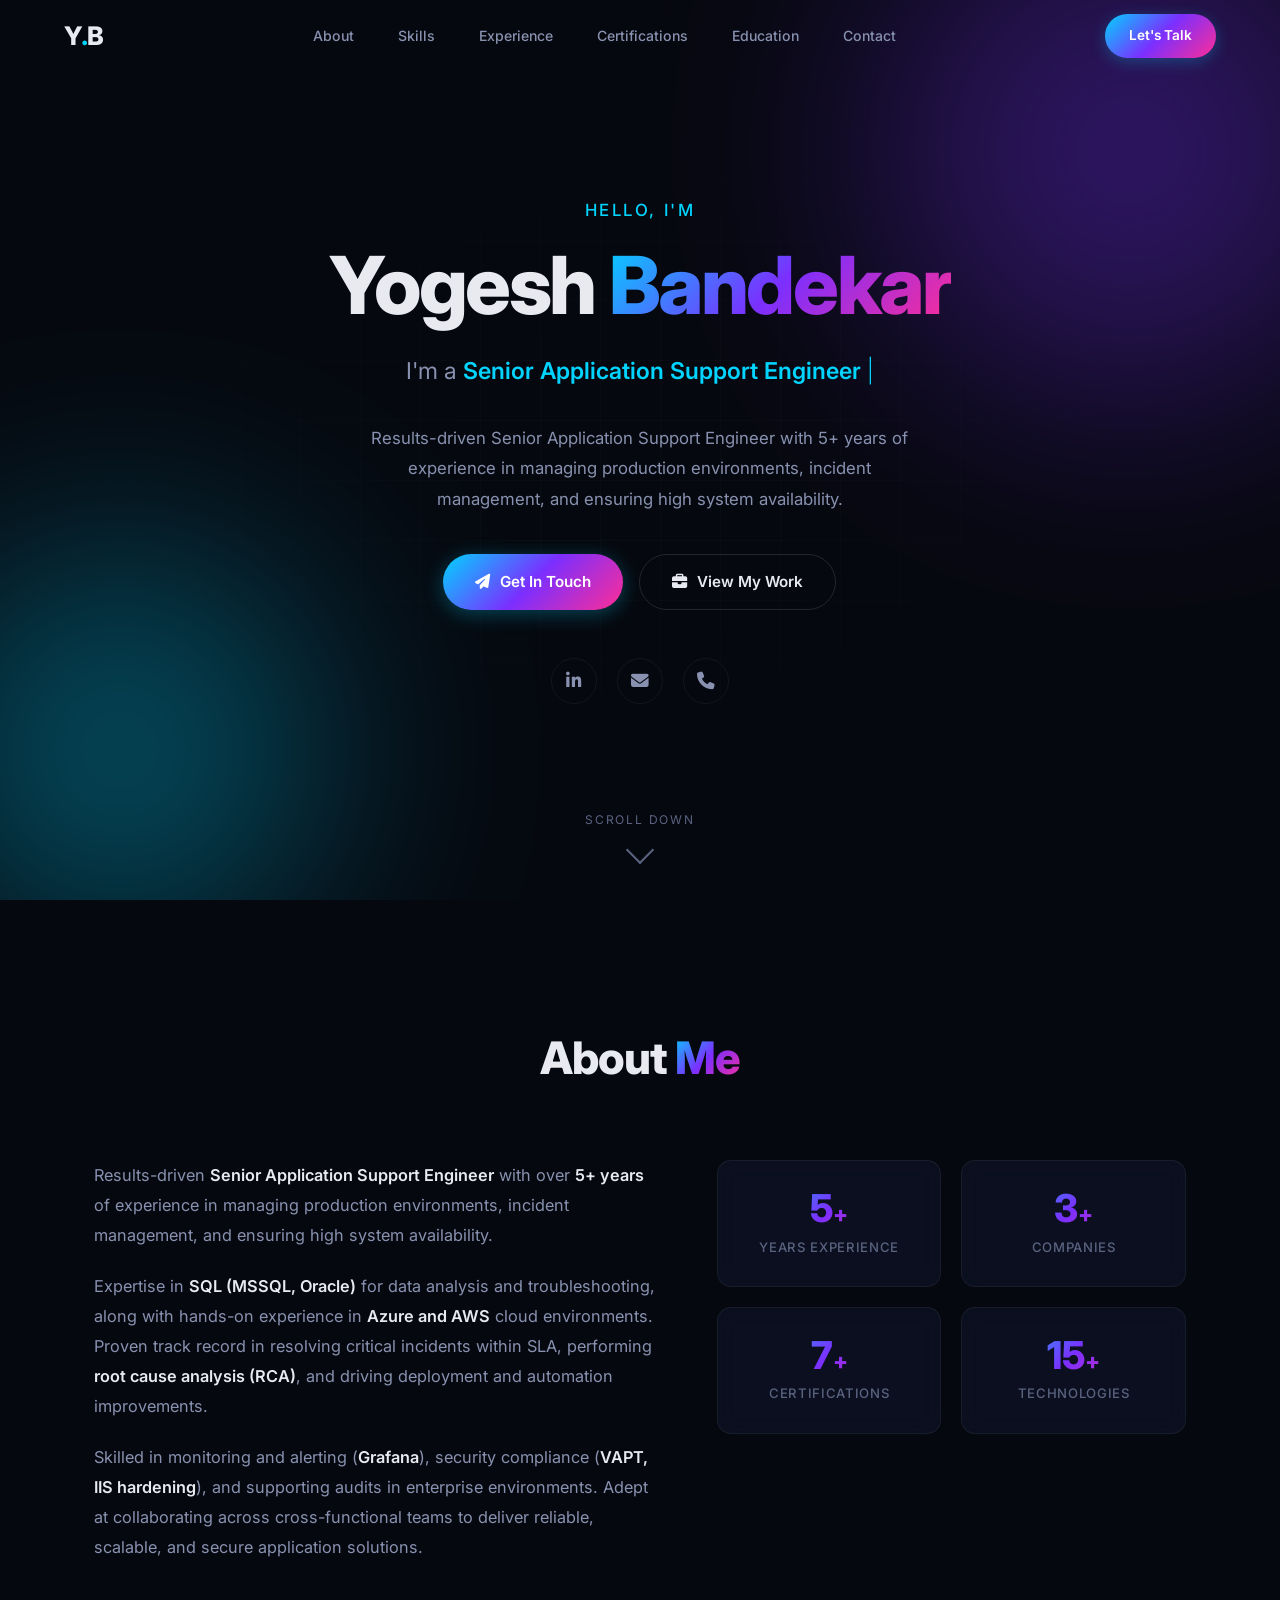
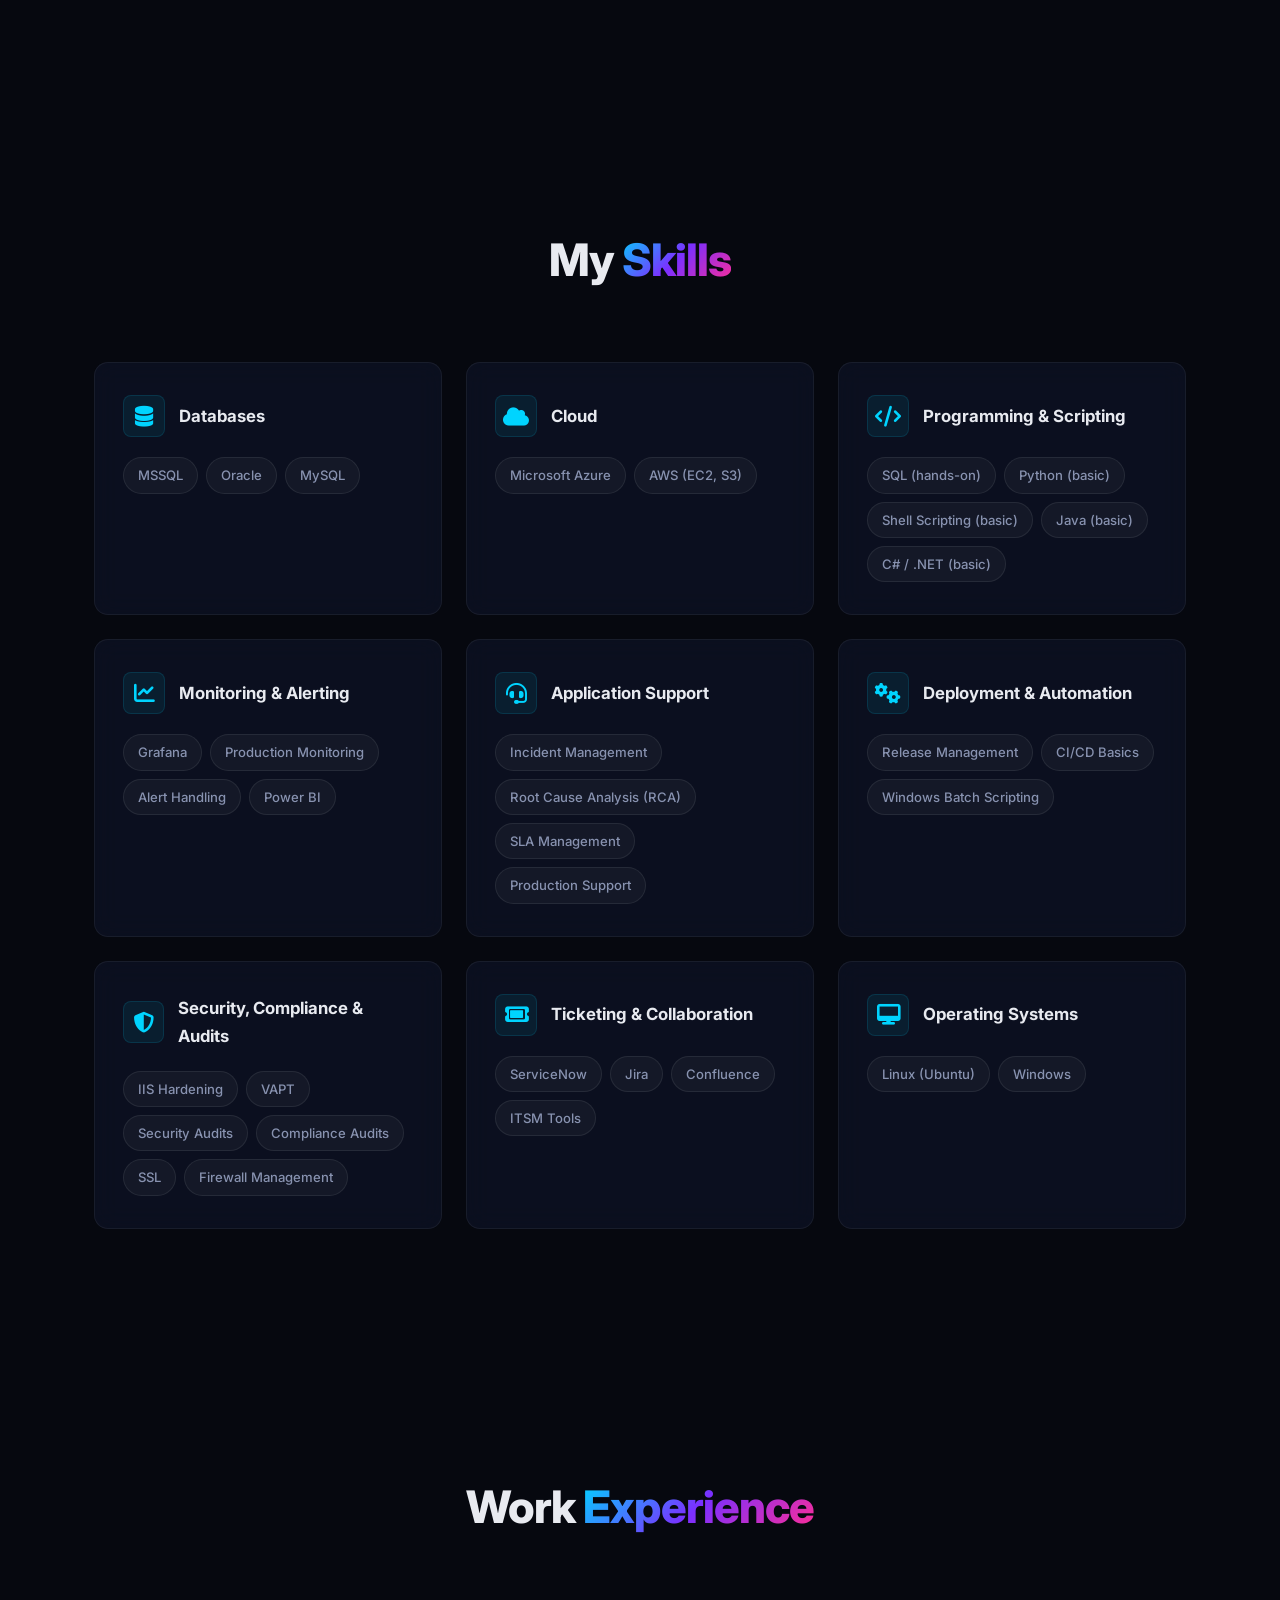
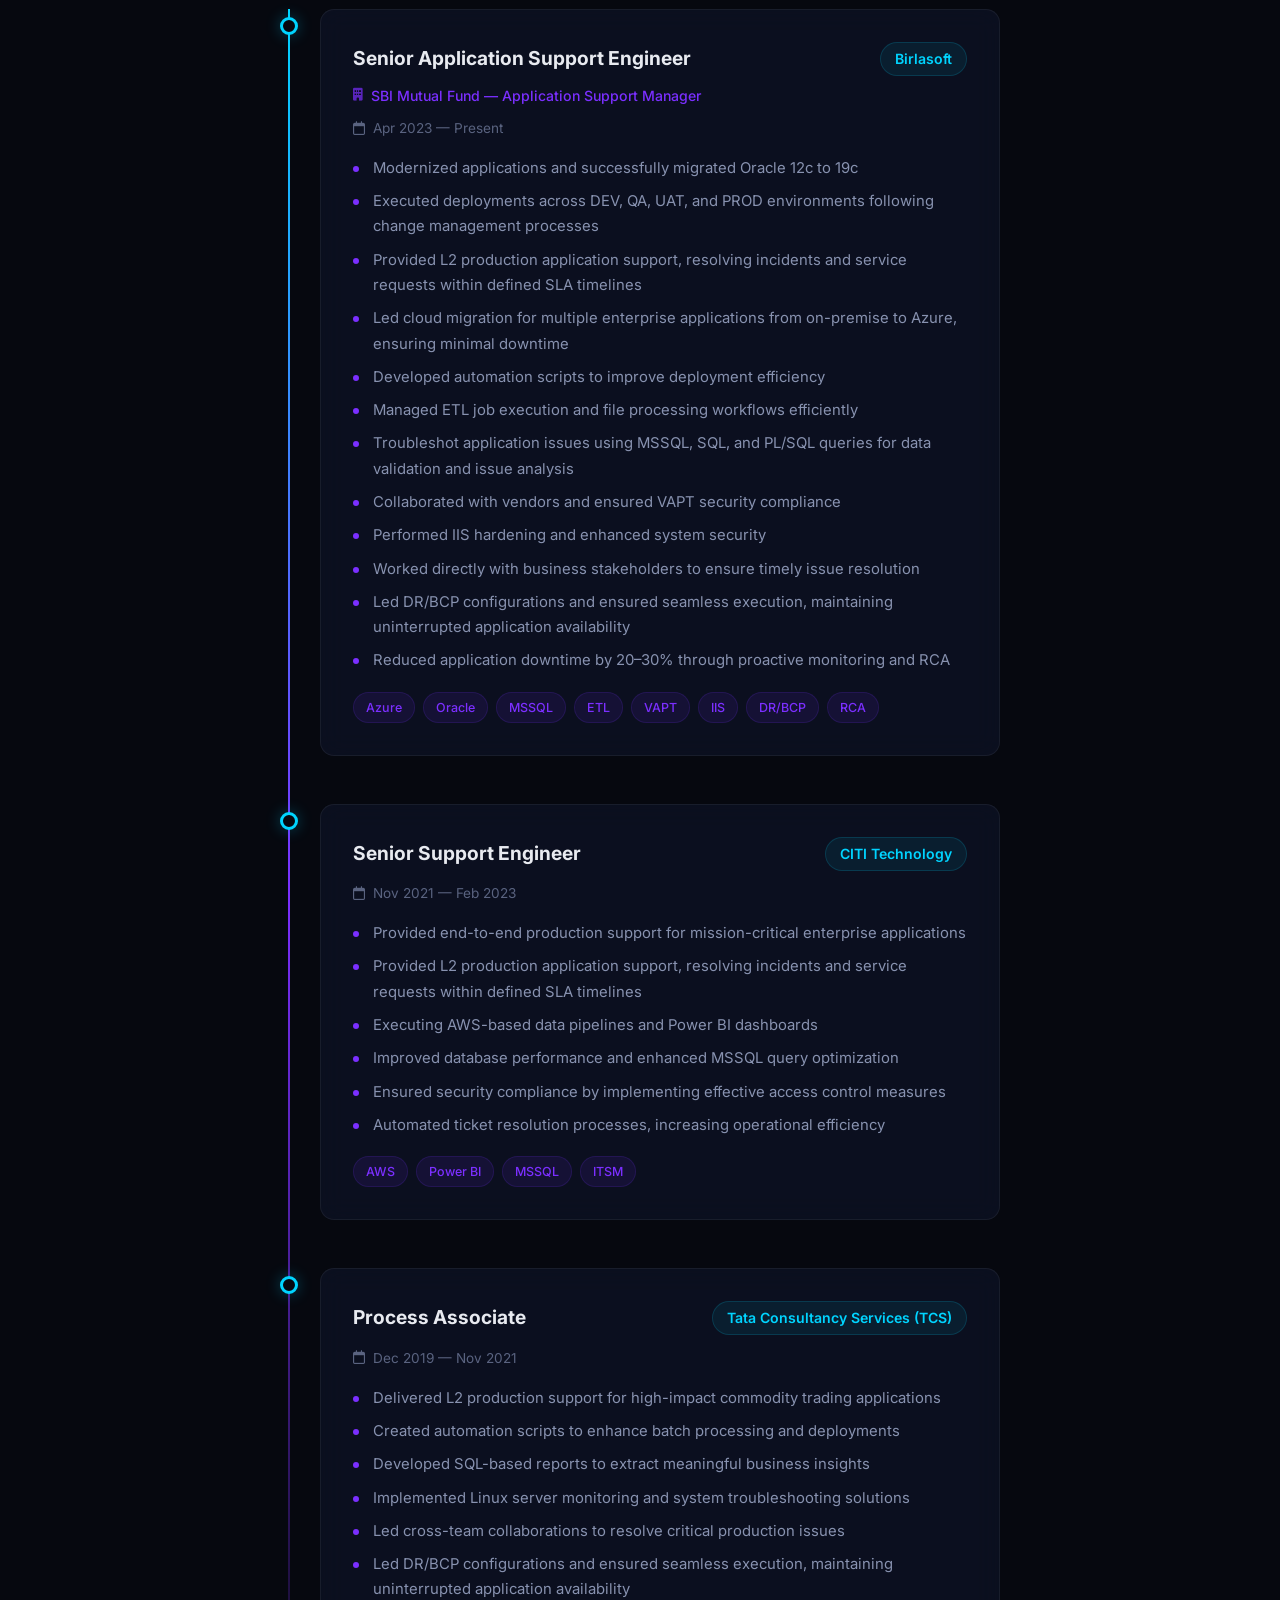
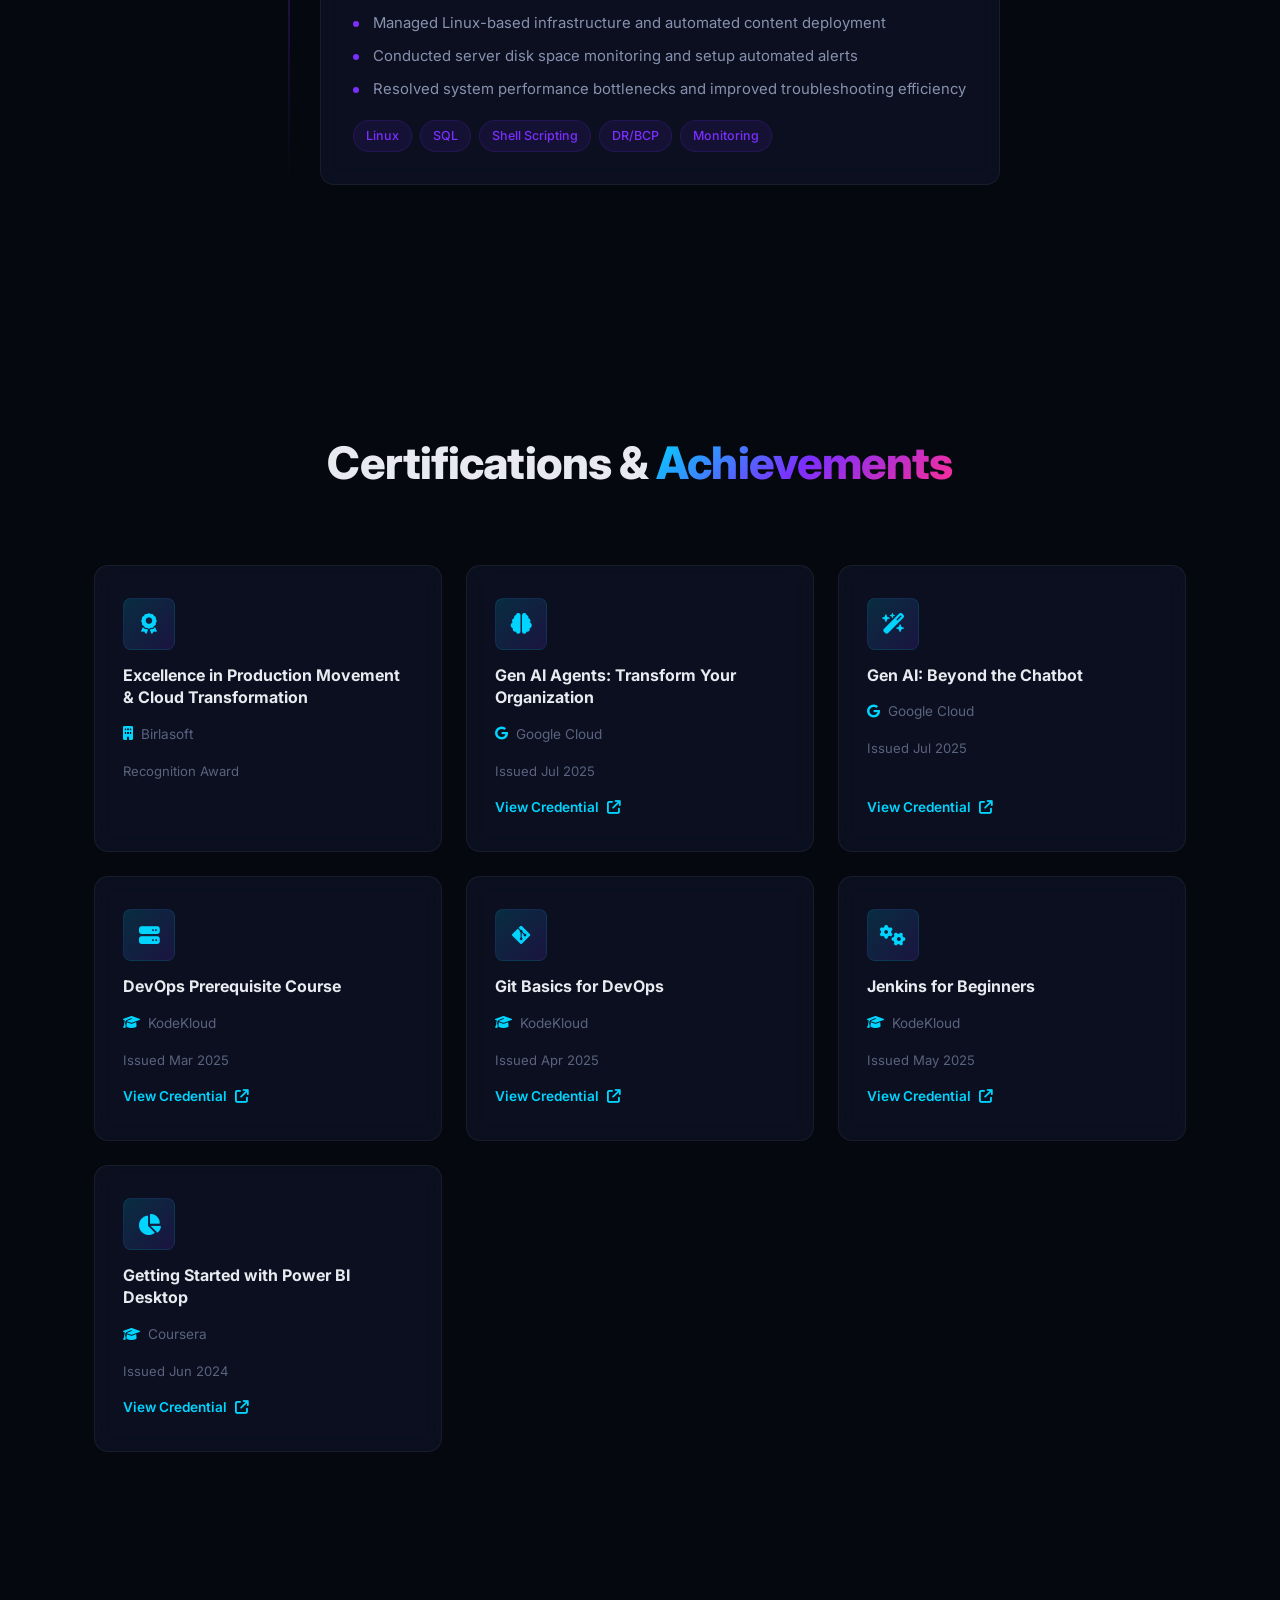
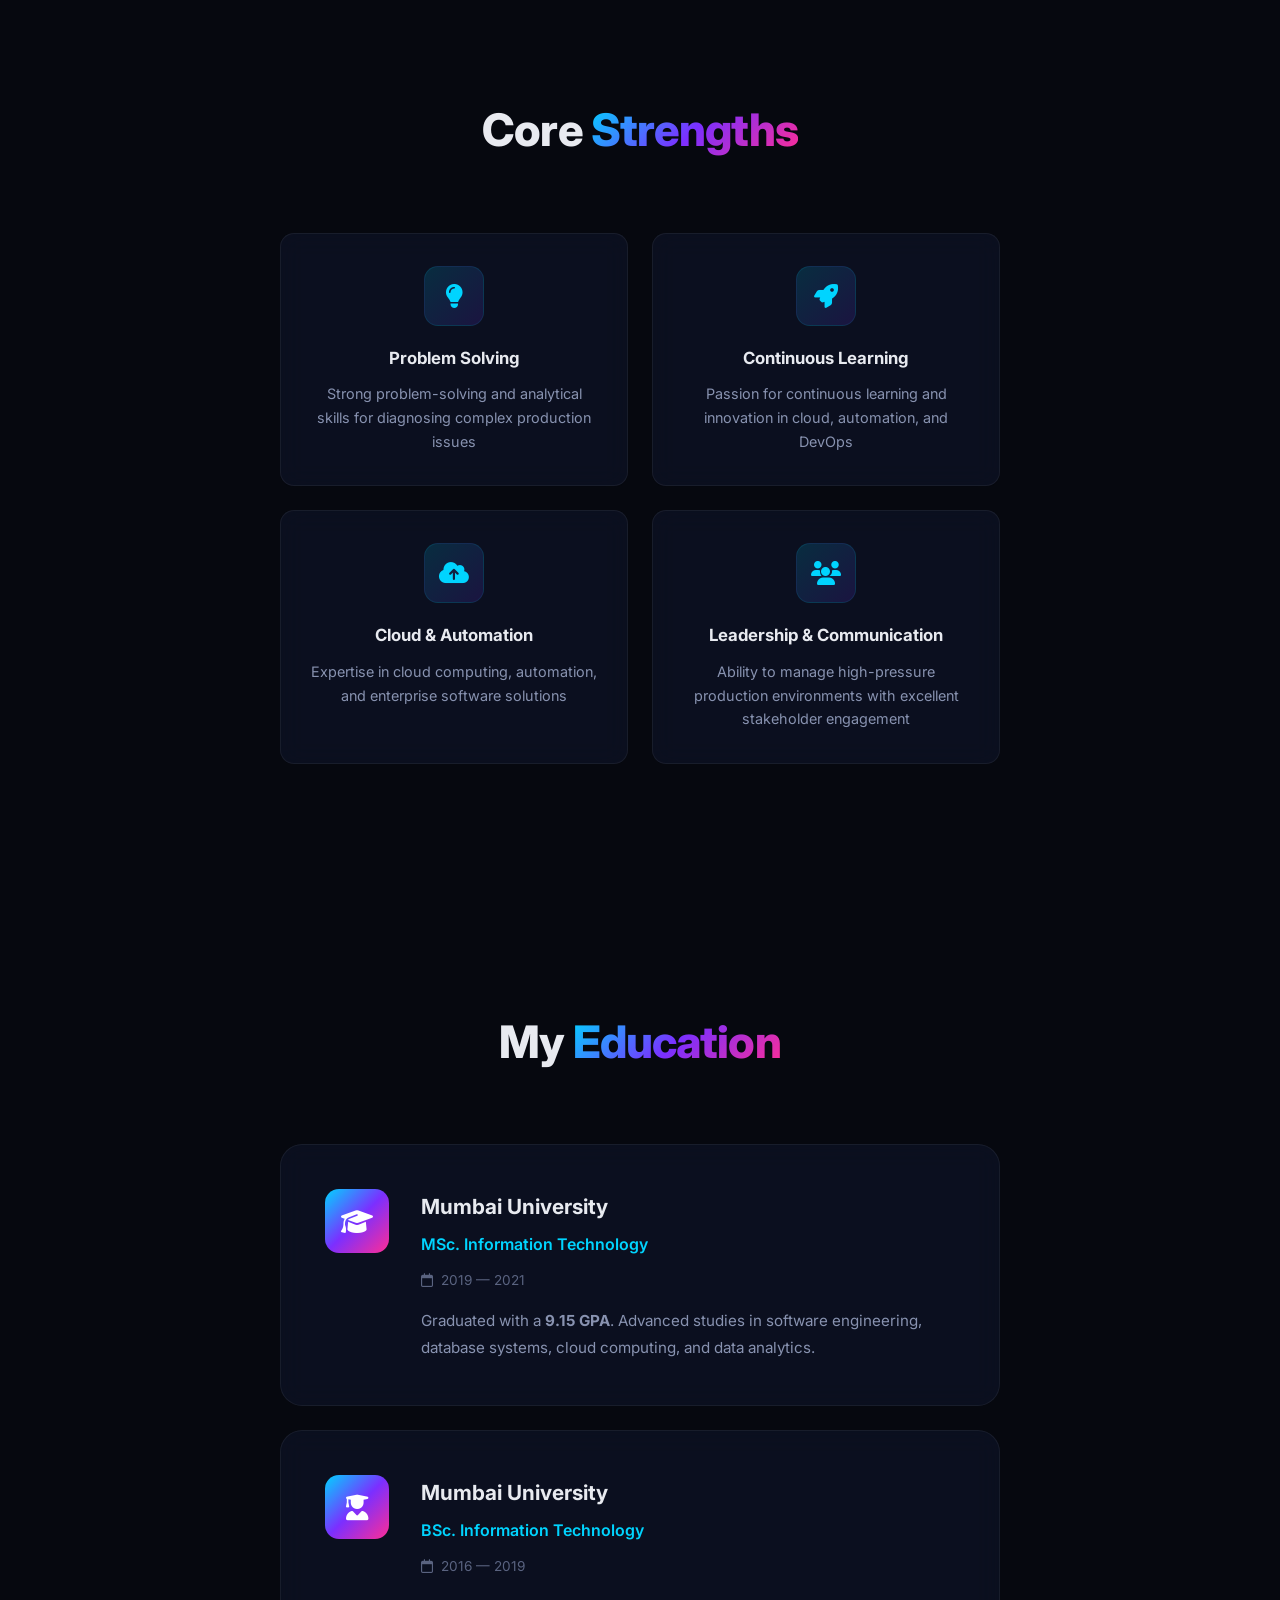
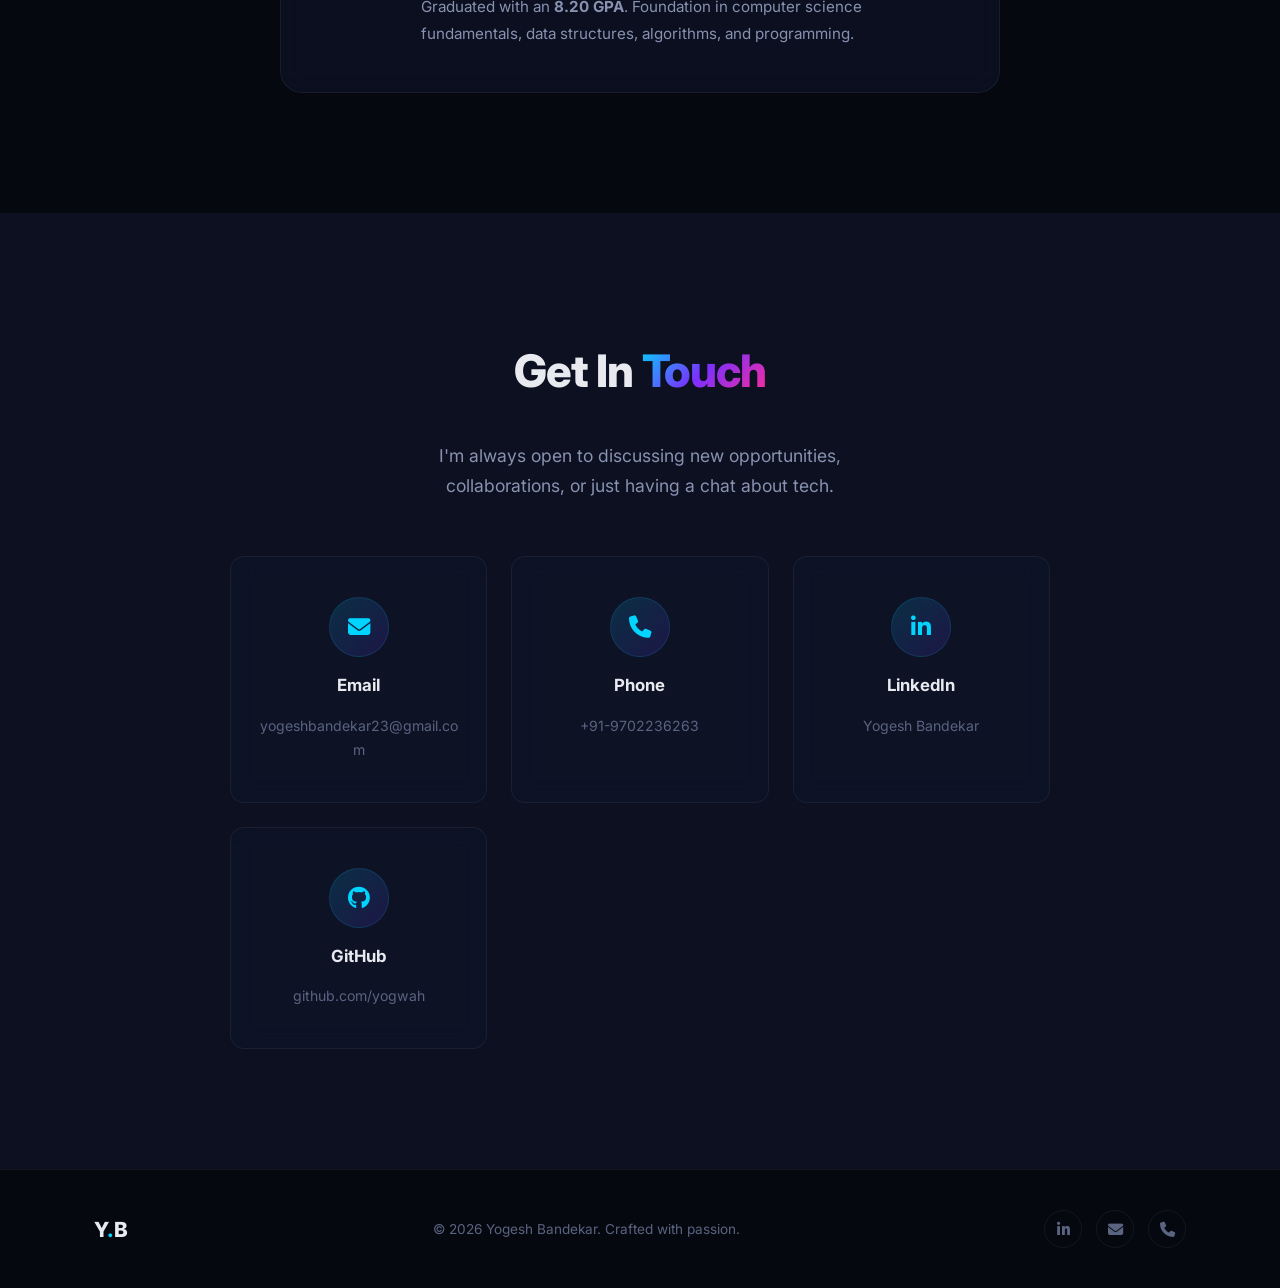
==== commit a9faaae6: "Fix scroll down button - make it clickable anchor to #about" ====
--- a/index.html
+++ b/index.html
@@ -5,7 +5,7 @@
     <meta charset="UTF-8">
     <meta name="viewport" content="width=device-width, initial-scale=1.0">
     <meta name="description"
-        content="Yogesh Bandekar — Senior Application Support Engineer | 5+ years in production support, incident management, cloud migration (Azure/AWS), SQL, DevOps, and security compliance.">
+        content="Yogesh Bandekar — Senior Application Support Engineer | 6+ years in production support, incident management, cloud migration (Azure/AWS), SQL, DevOps, and security compliance.">
     <title>Yogesh Bandekar | Portfolio</title>
     <link rel="preconnect" href="https://fonts.googleapis.com">
     <link rel="preconnect" href="https://fonts.gstatic.com" crossorigin>
@@ -75,10 +75,10 @@
                 </a>
             </div>
         </div>
-        <div class="hero-scroll-indicator">
+        <a href="#about" class="hero-scroll-indicator">
             <span>Scroll Down</span>
             <div class="scroll-arrow"></div>
-        </div>
+        </a>
     </section>
 
     <!-- ═══════════════ ABOUT ═══════════════ -->
@@ -329,7 +329,8 @@
                             <li>Resolved system performance bottlenecks and improved troubleshooting efficiency</li>
                         </ul>
                         <div class="timeline-tags">
-                            <span>Linux</span><span>SQL</span><span>Shell Scripting</span><span>DR/BCP</span><span>Monitoring</span>
+                            <span>Linux</span><span>SQL</span><span>Shell
+                                Scripting</span><span>DR/BCP</span><span>Monitoring</span>
                         </div>
                     </div>
                 </div>
@@ -528,4 +529,4 @@
     <script src="script.js"></script>
 </body>
 
-</html>
+</html>
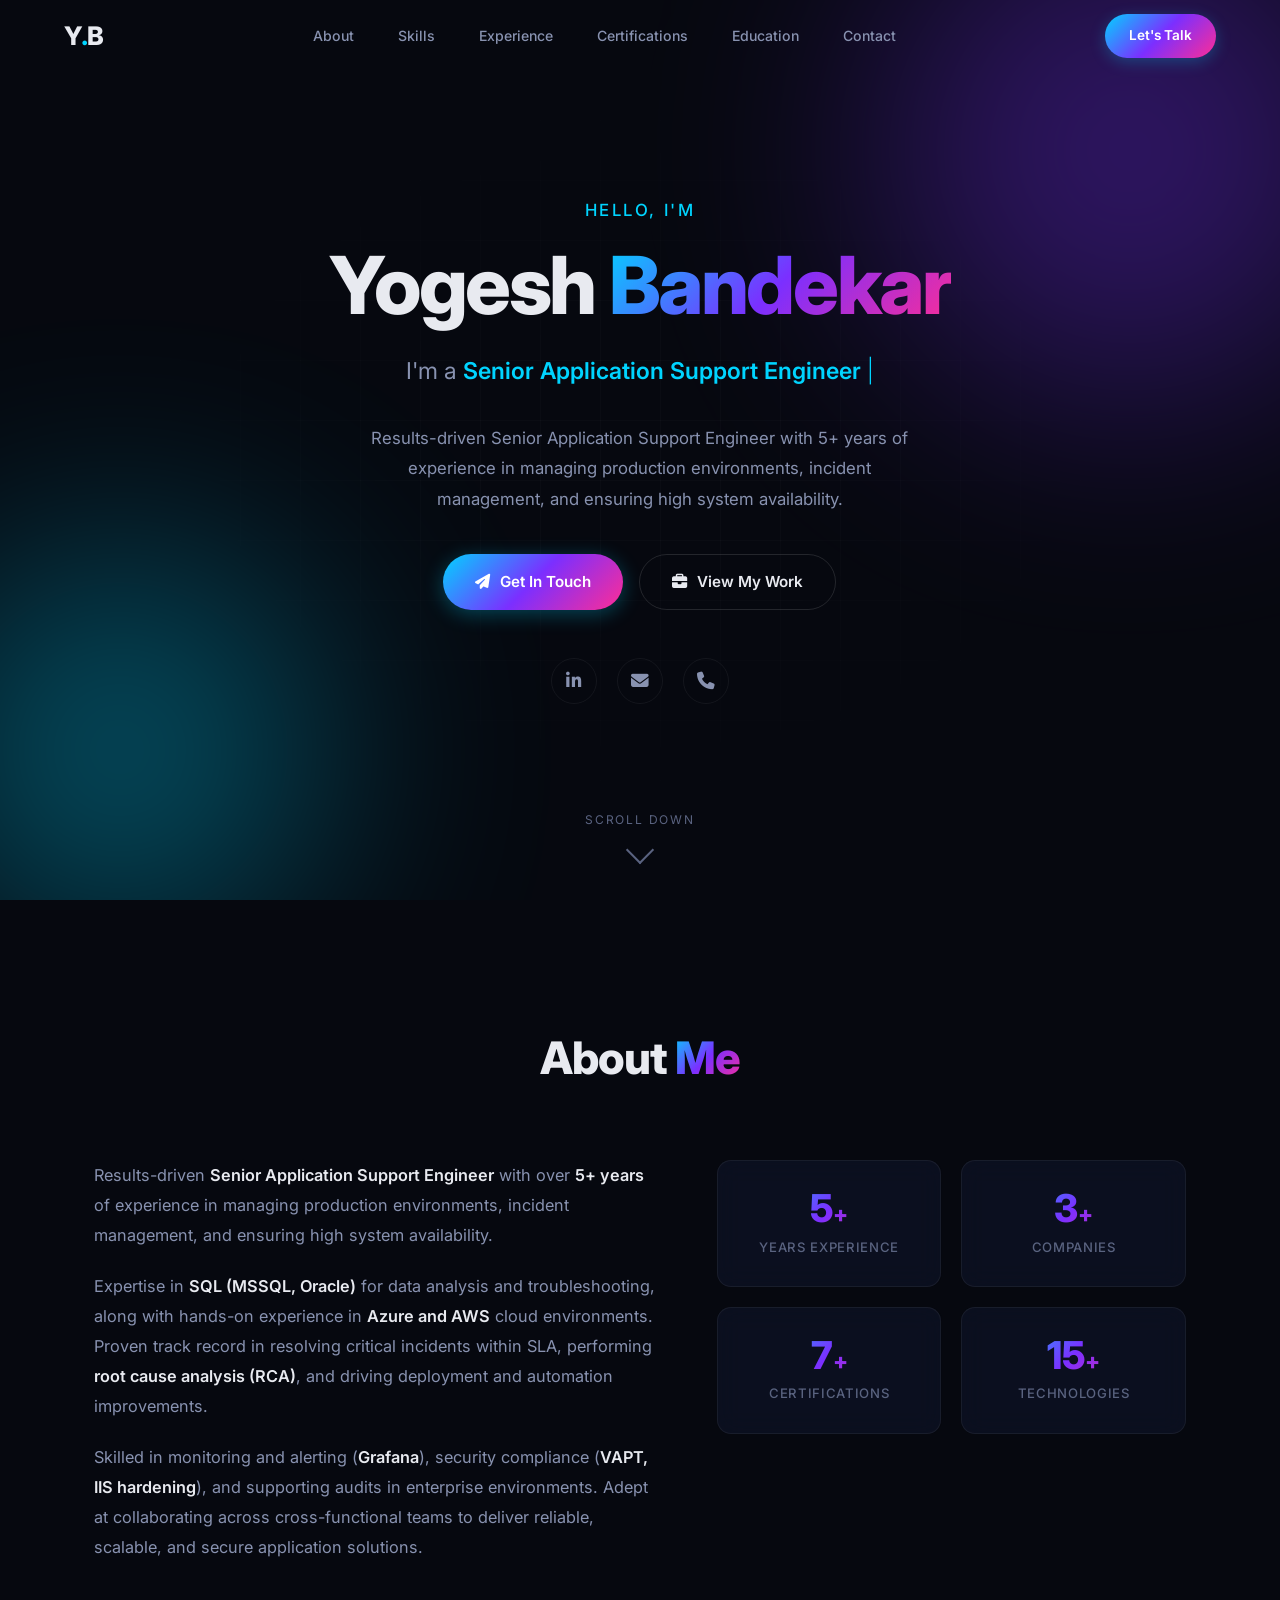
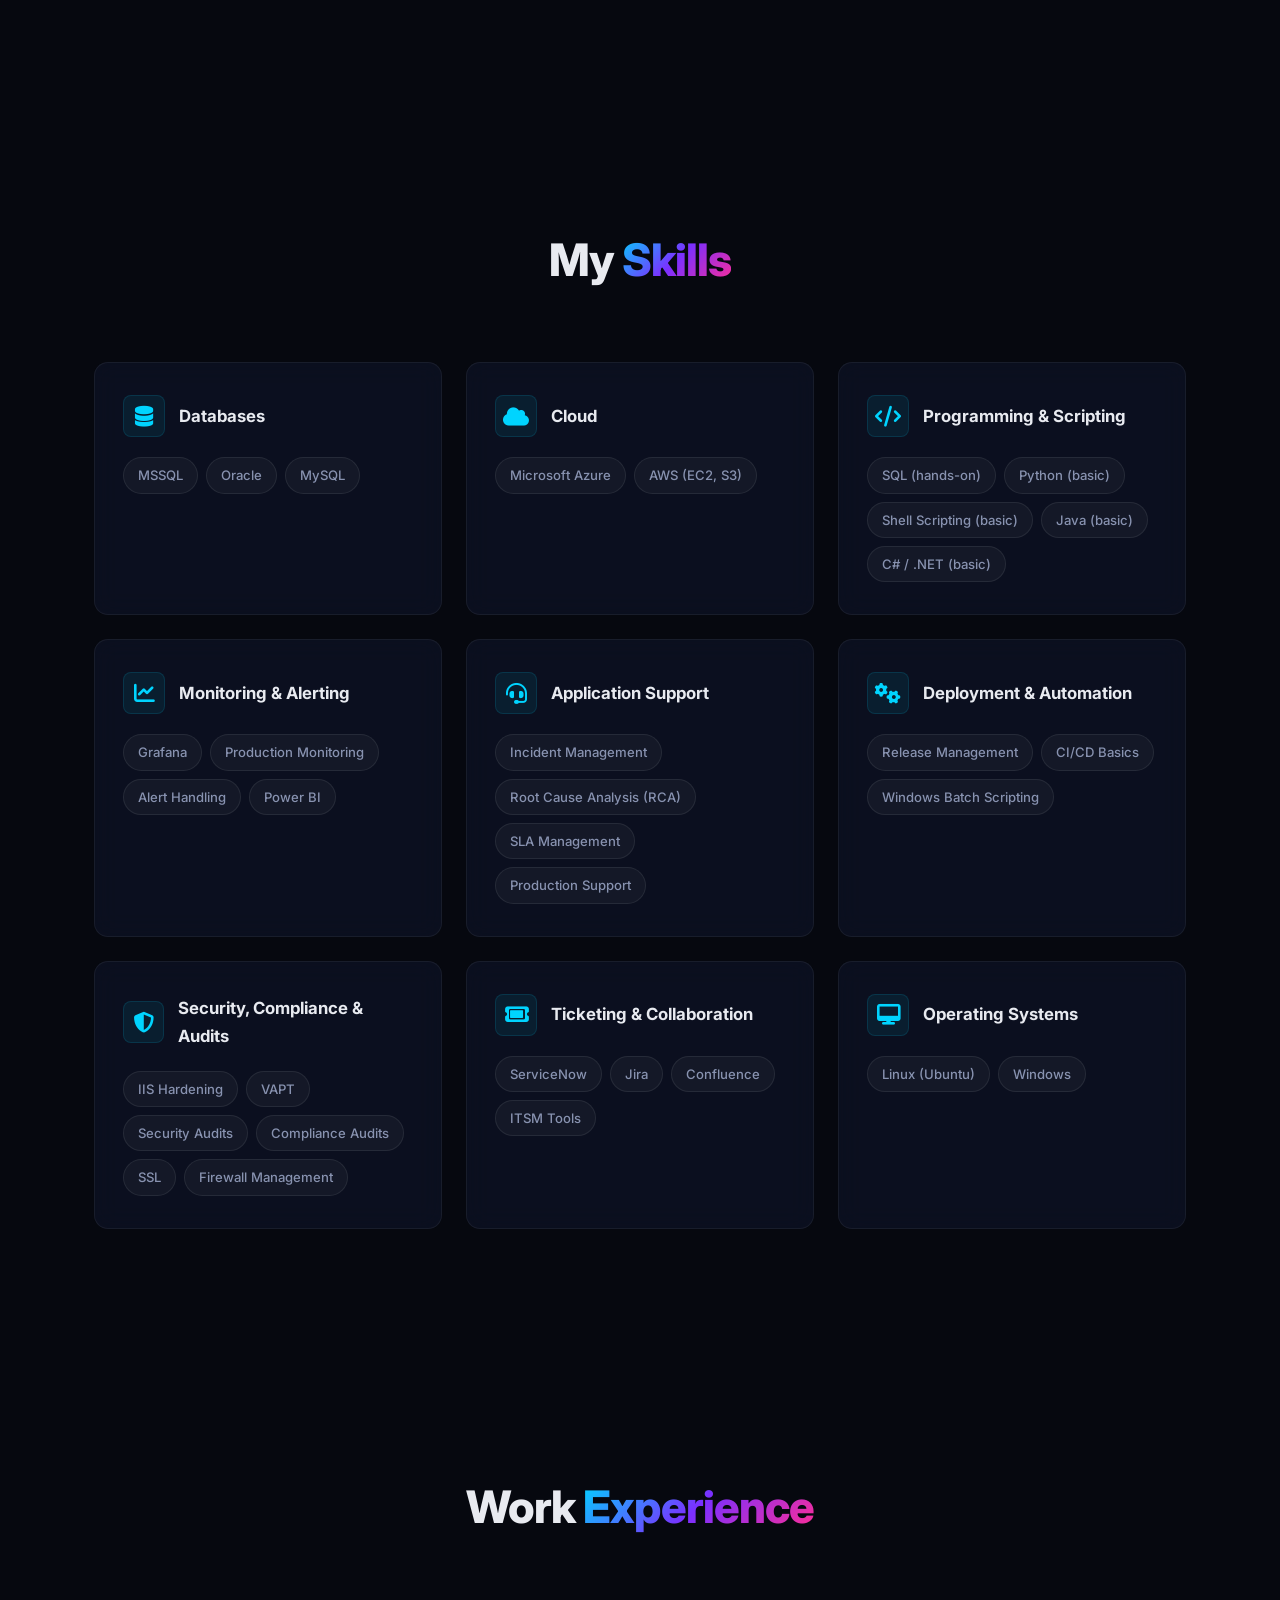
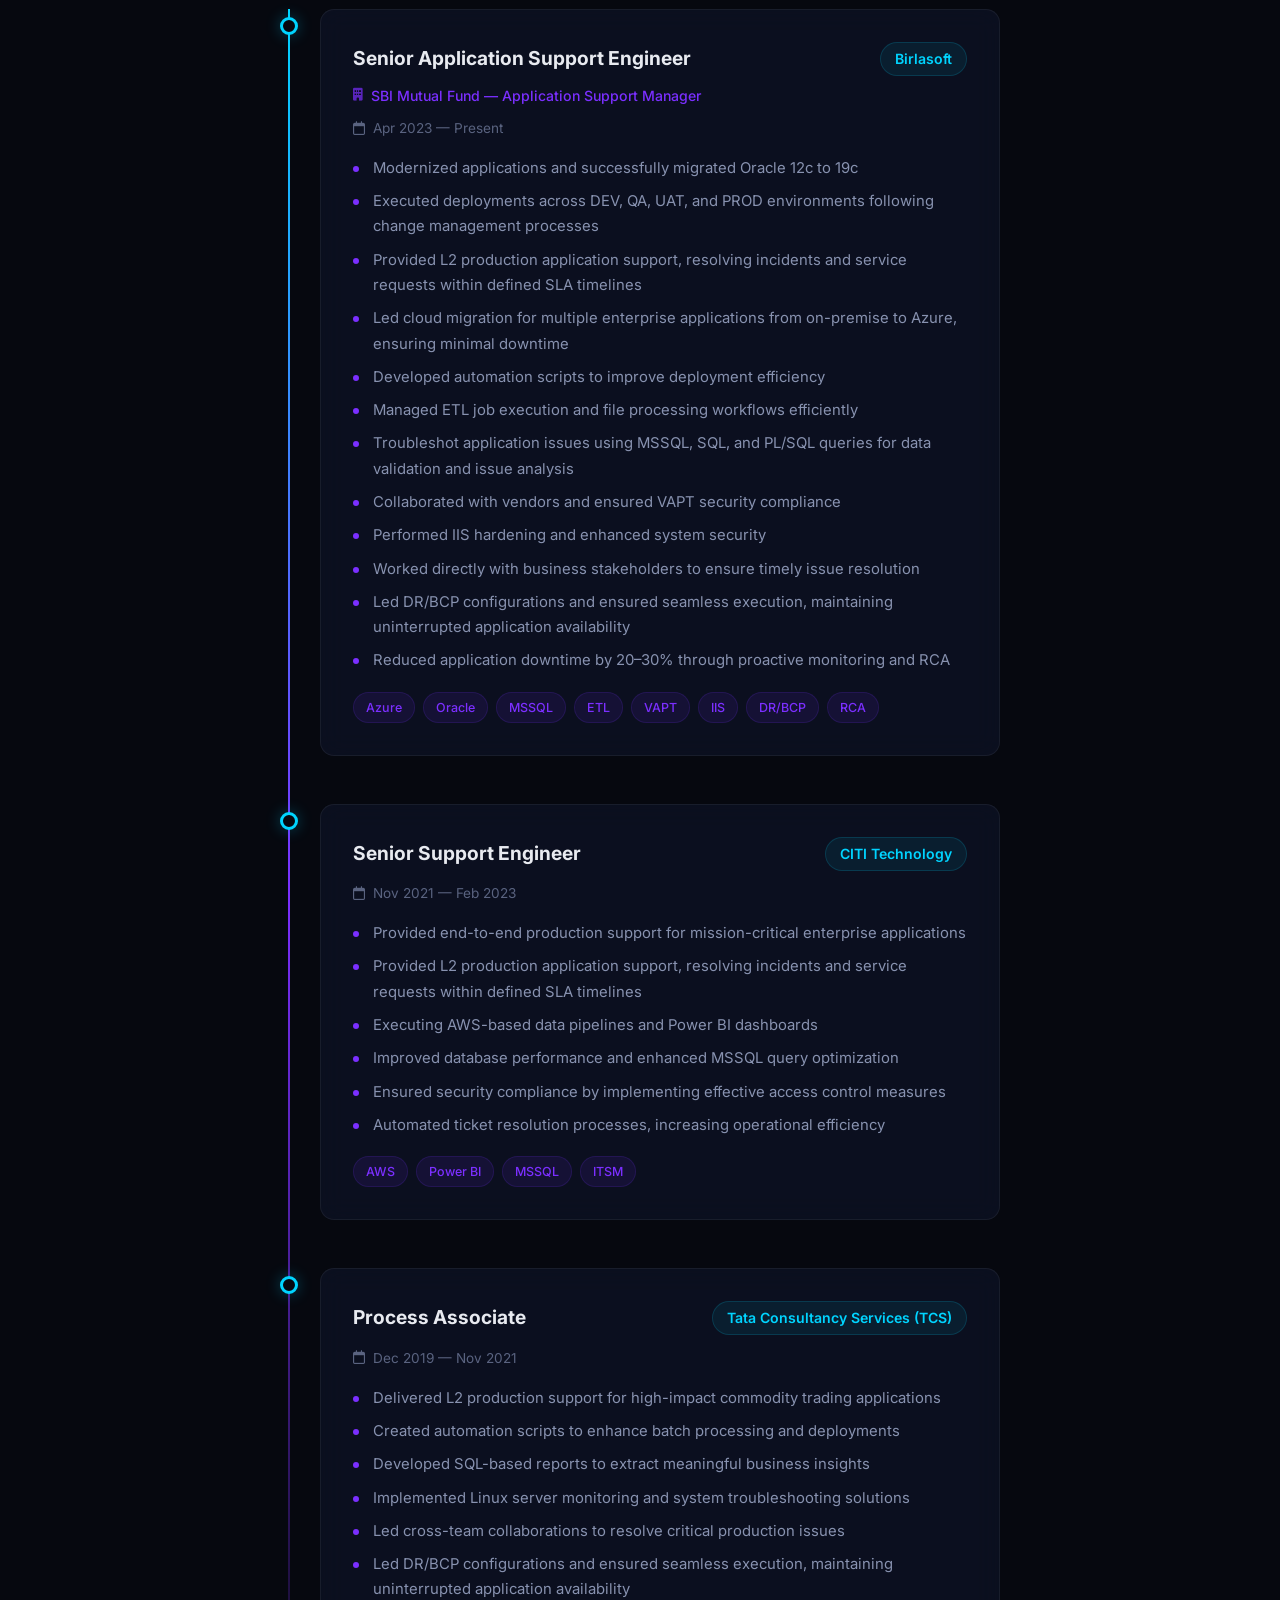
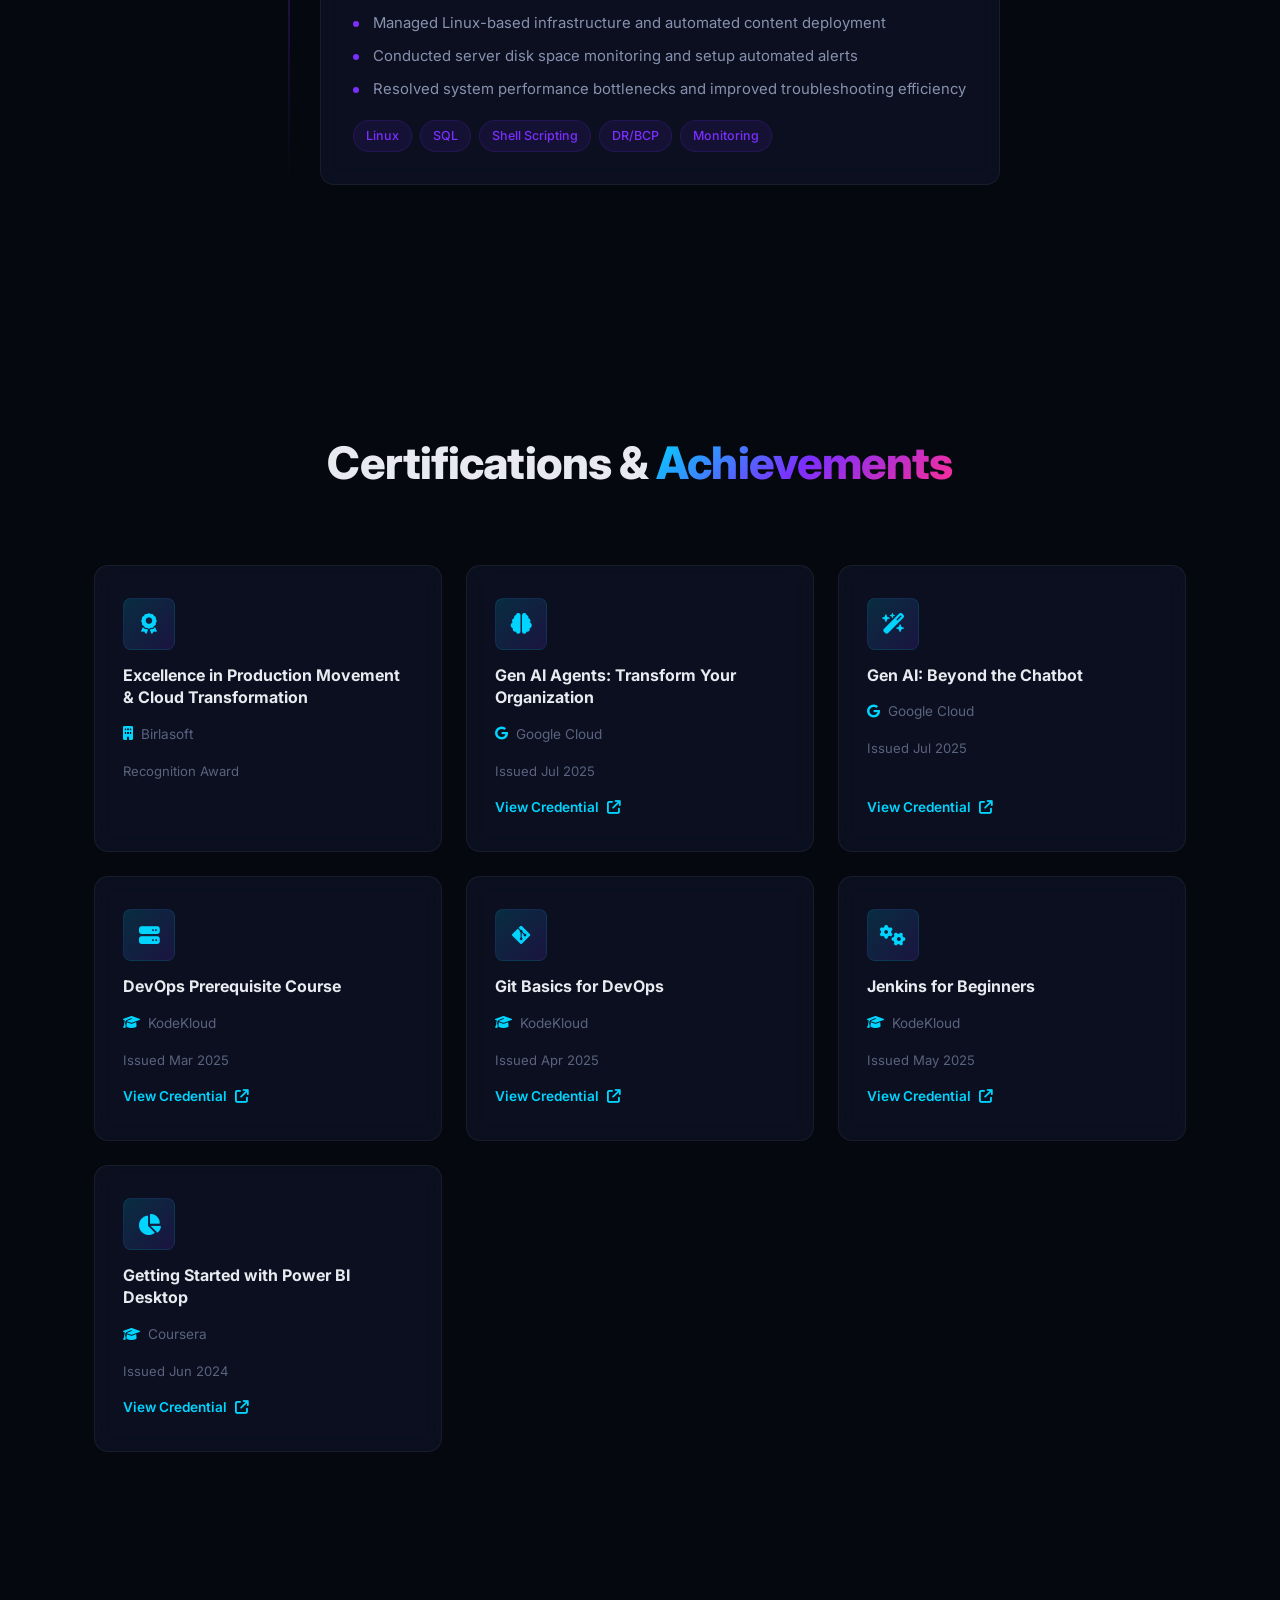
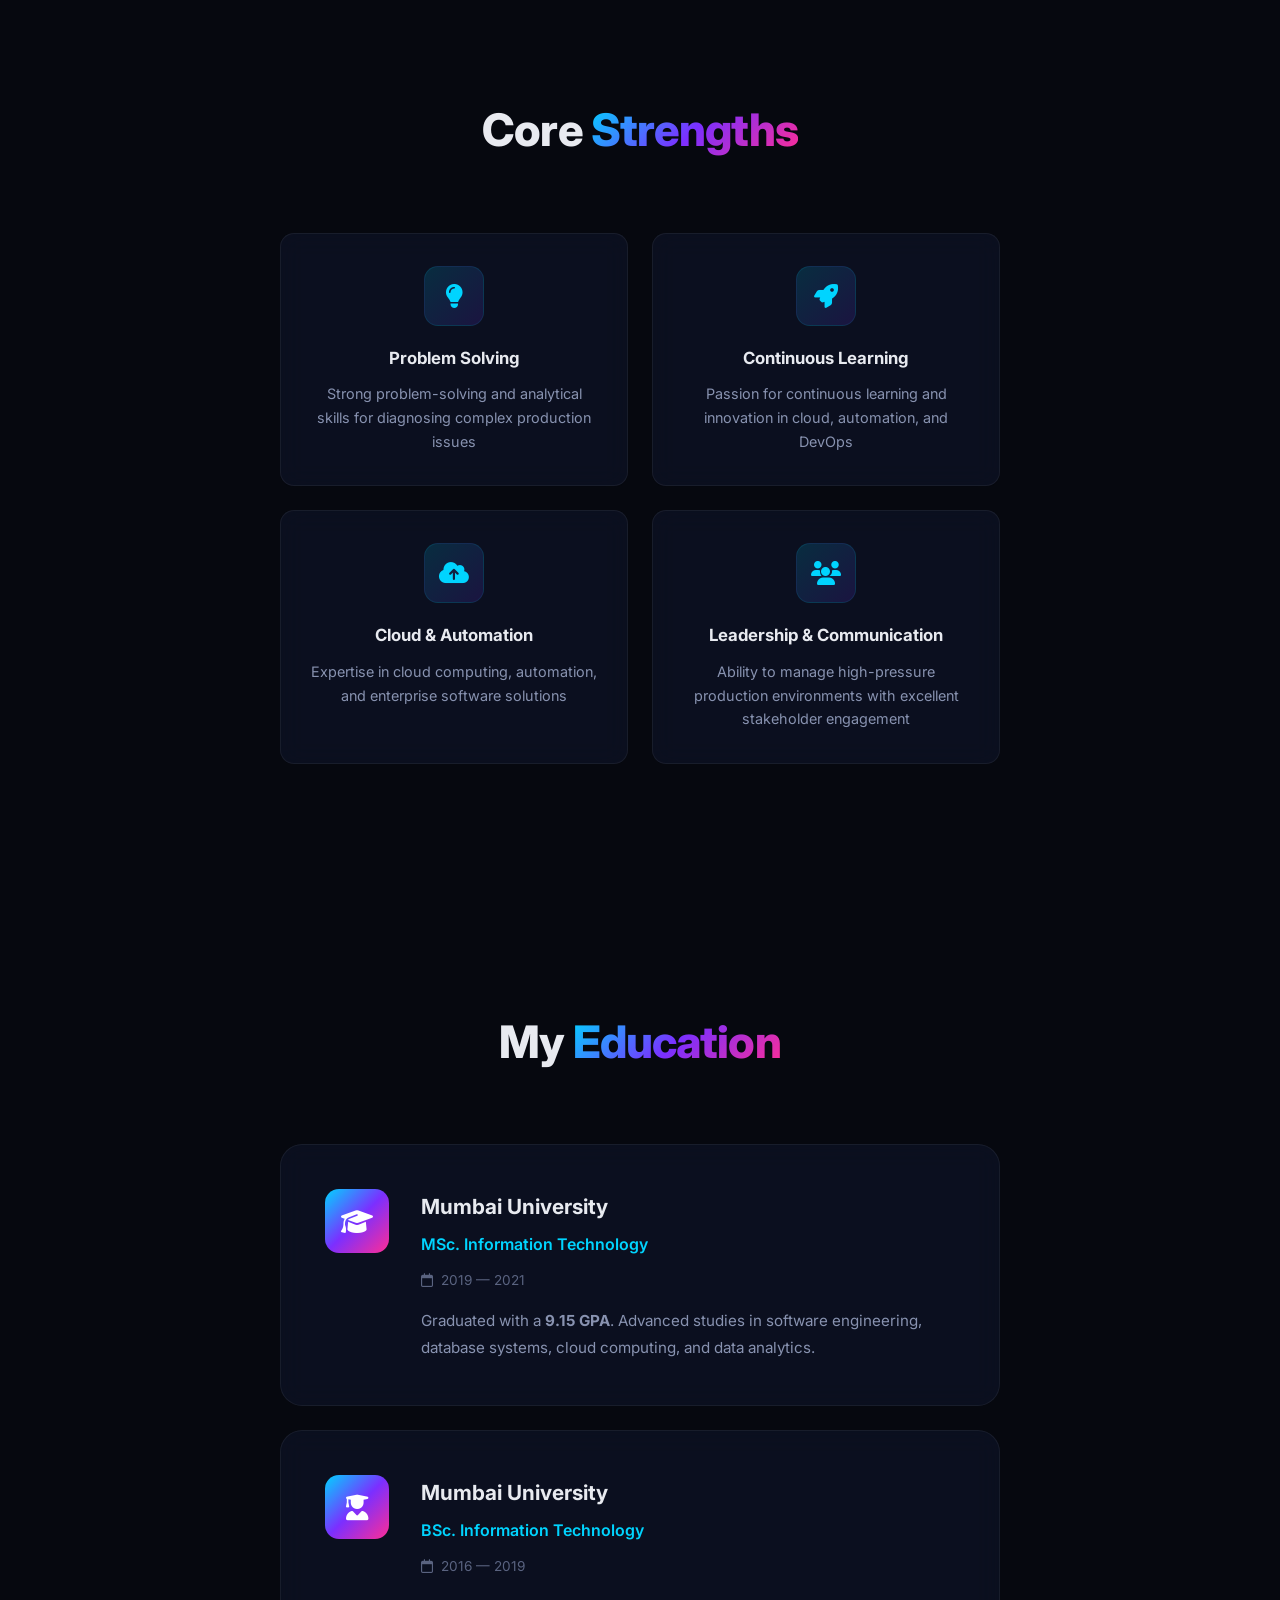
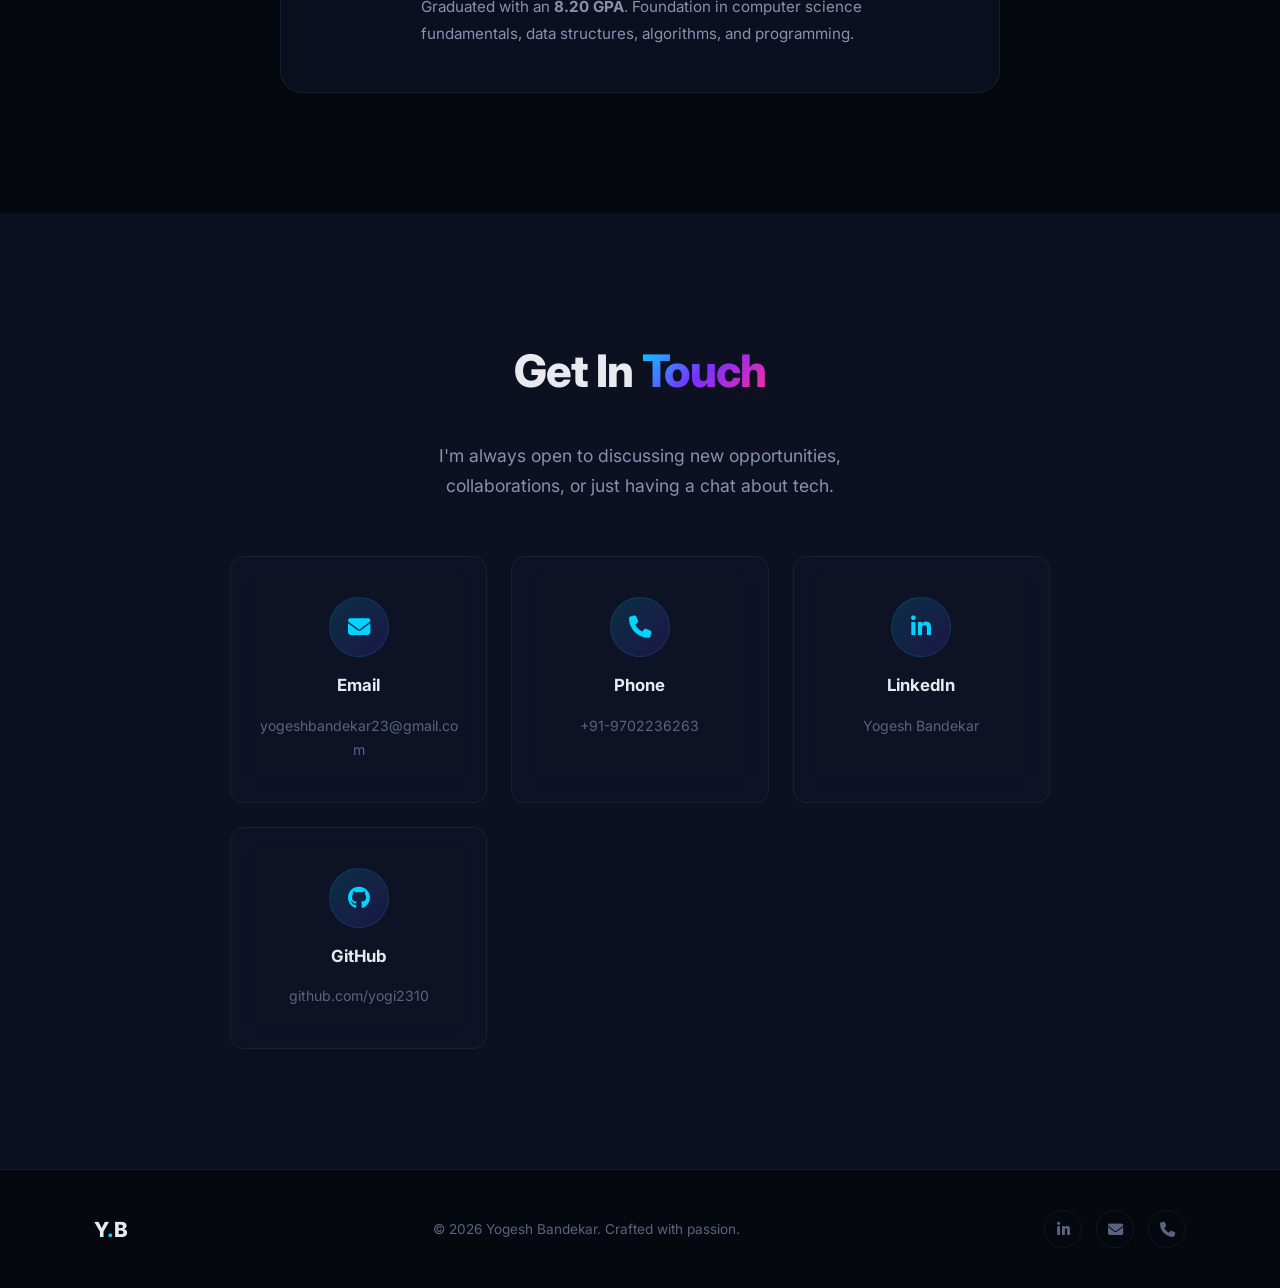
==== commit 4fefe173: "Update GitHub username from yogwah to yogi2310" ====
--- a/index.html
+++ b/index.html
@@ -500,10 +500,10 @@
                     <h3>LinkedIn</h3>
                     <p>Yogesh Bandekar</p>
                 </a>
-                <a href="https://github.com/yogwah" target="_blank" class="contact-card reveal">
+                <a href="https://github.com/yogi2310" target="_blank" class="contact-card reveal">
                     <div class="contact-icon"><i class="fa-brands fa-github"></i></div>
                     <h3>GitHub</h3>
-                    <p>github.com/yogwah</p>
+                    <p>github.com/yogi2310</p>
                 </a>
             </div>
         </div>
